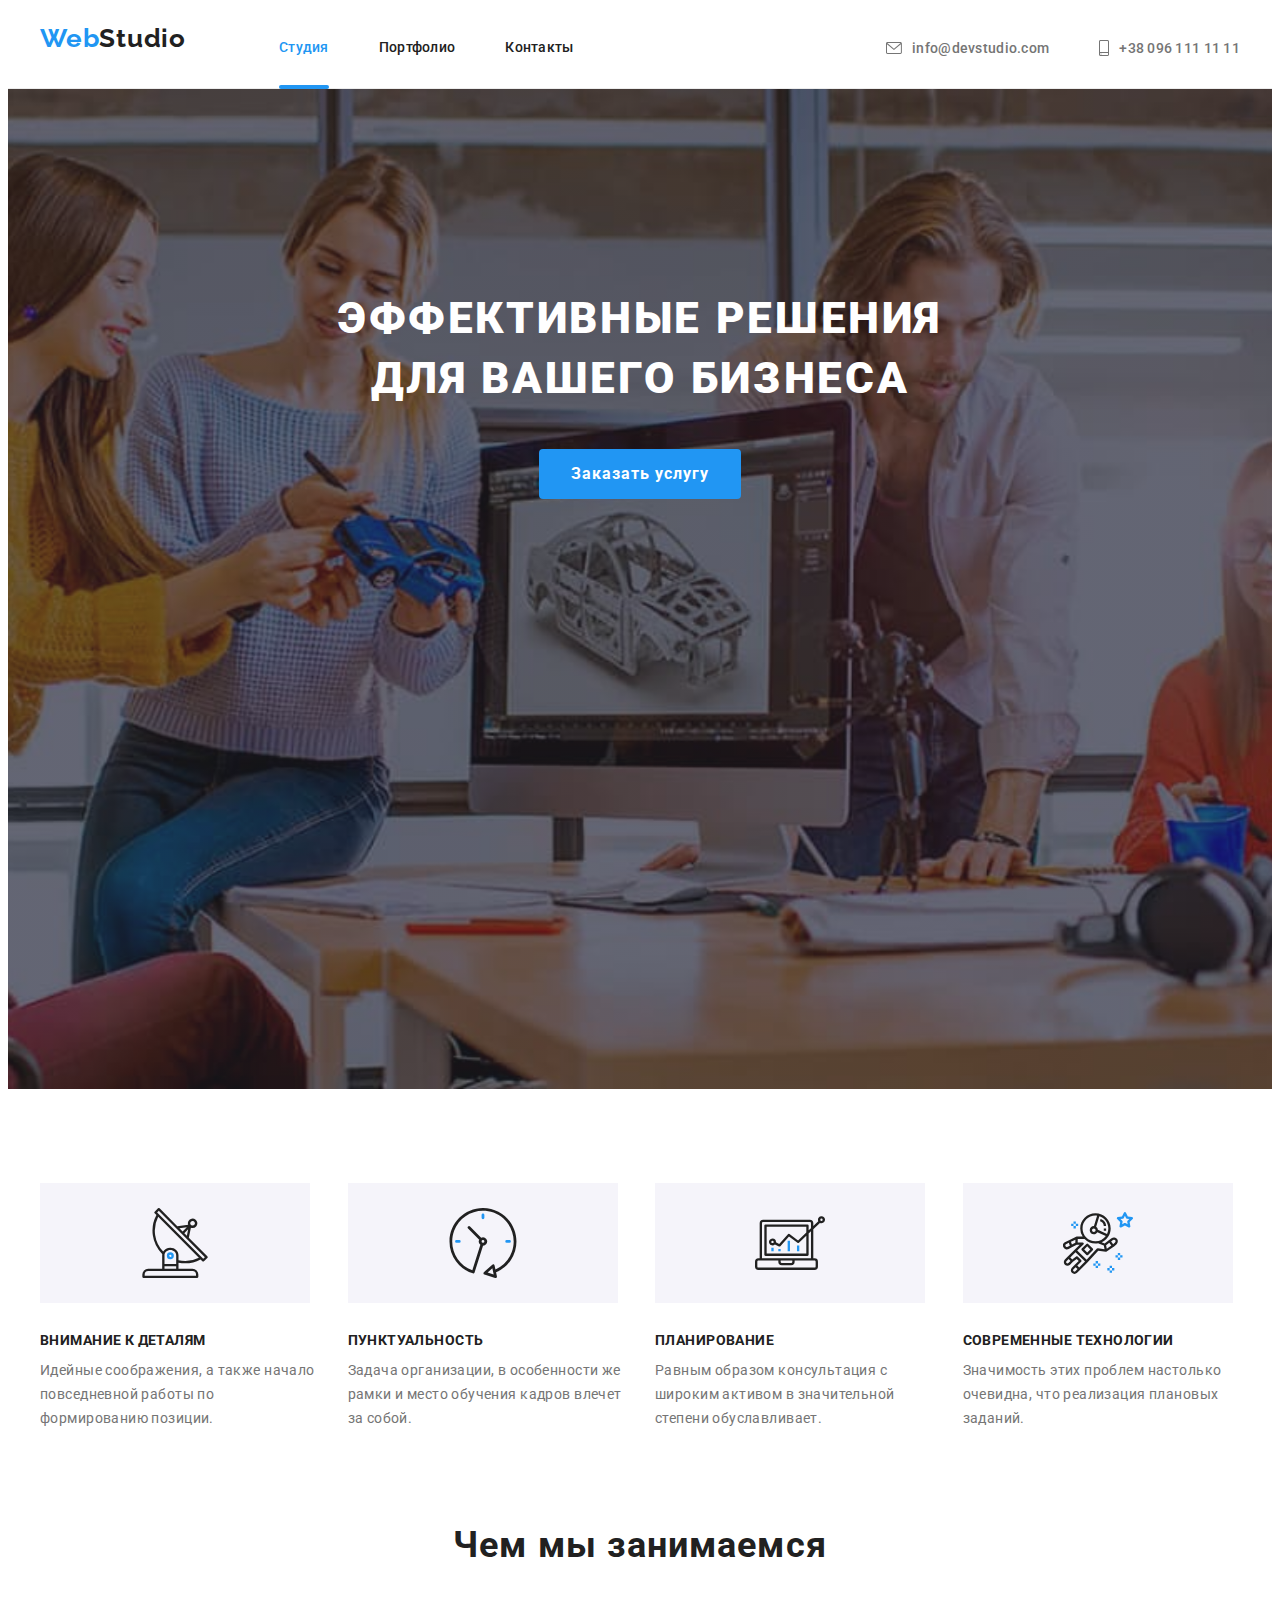
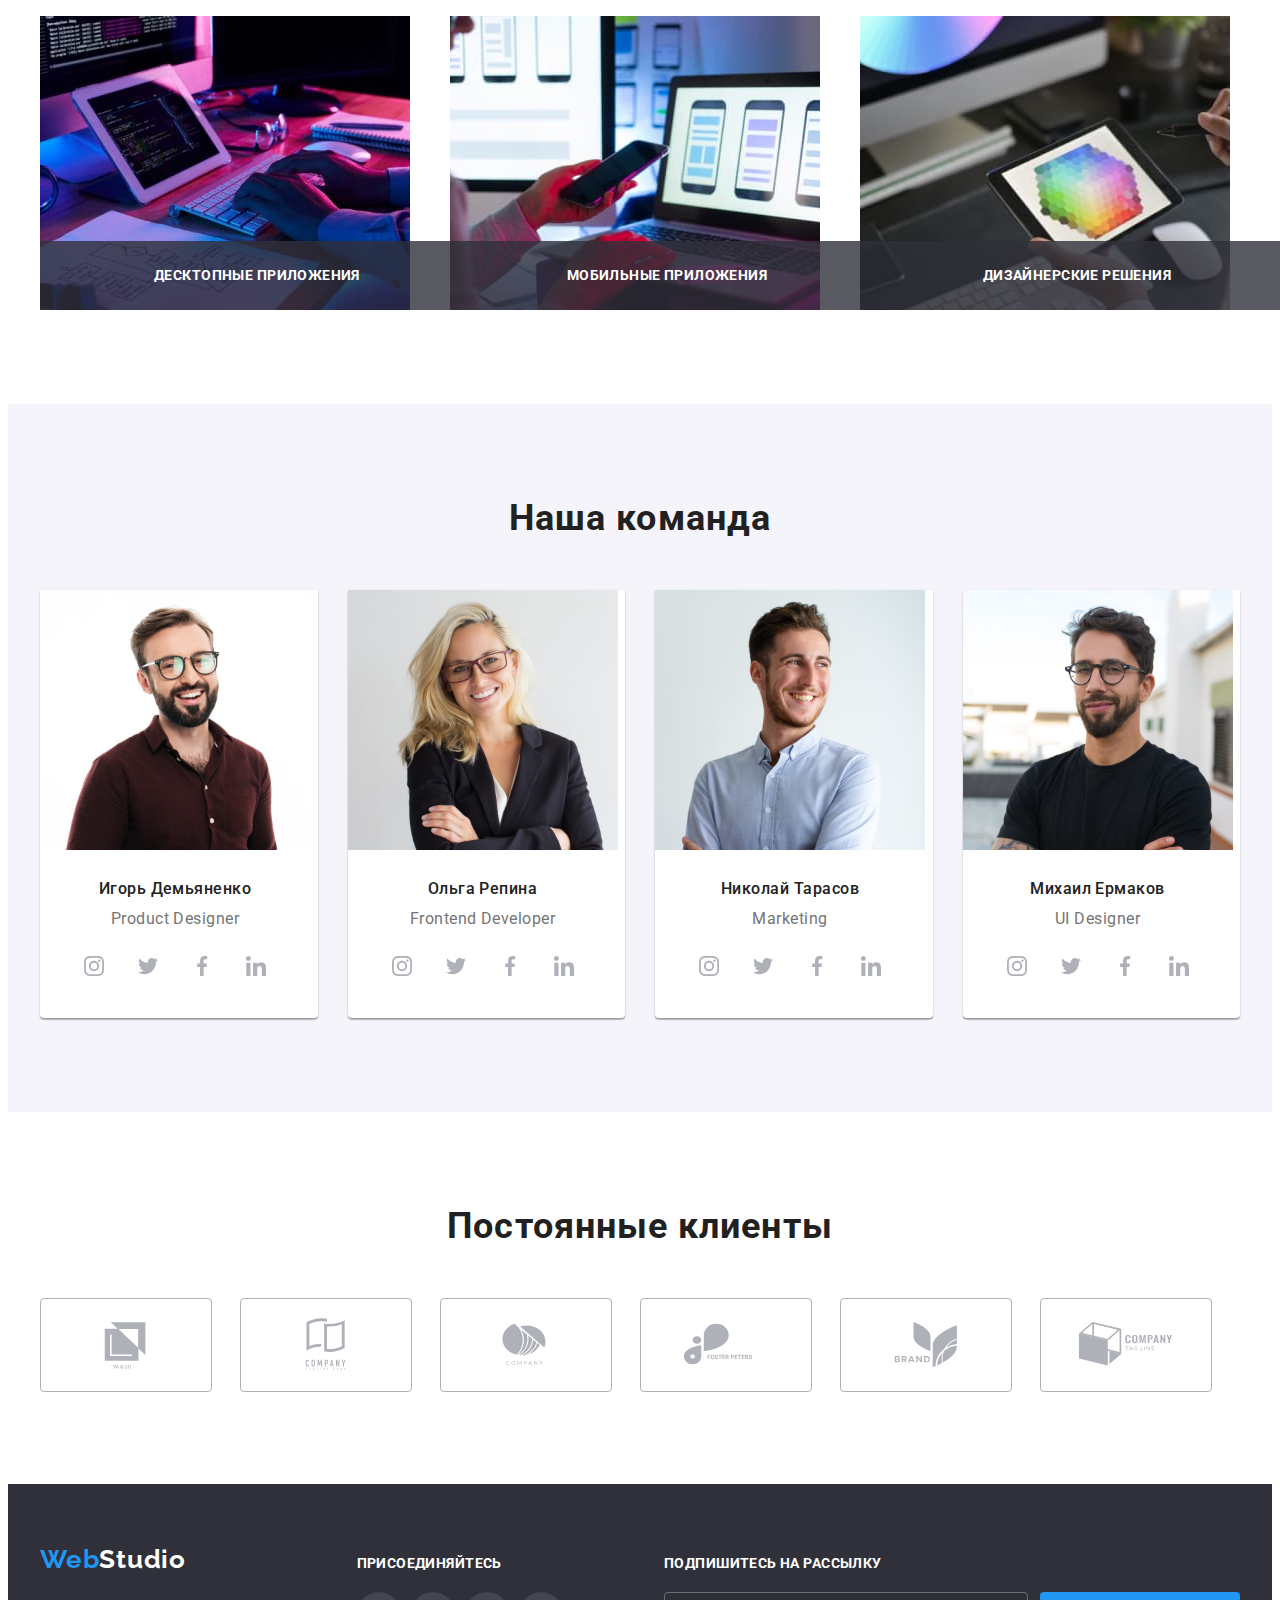
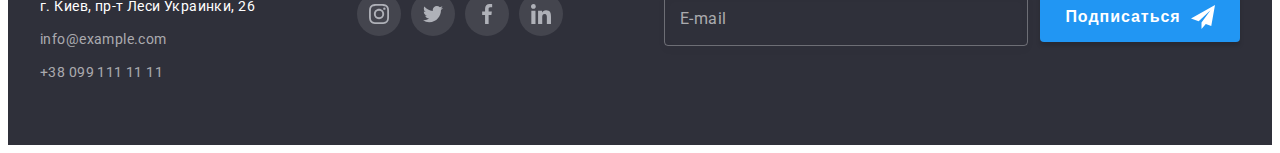
==== index.html @ 7f02758b "clone" ====
<!DOCTYPE html>
<html lang="ru">
  <head>
    <meta charset="UTF-8" />
    <meta http-equiv="X-UA-Compatible" content="IE=edge" />
    <meta name="viewport" content="width=device-width, initial-scale=1.0" />
    <title>WebStudio</title>
    <link rel="preconnect" href="https://fonts.googleapis.com" />
    <link rel="preconnect" href="https://fonts.gstatic.com" crossorigin />
    <link
      href="https://fonts.googleapis.com/css2?family=Raleway:wght@700&family=Roboto:wght@400;500;700;900&display=swap"
      rel="stylesheet"
    />
    <link
      rel="stylesheet"
      href="https://cdnjs.cloudflare.com/ajax/libs/modern-normalize/1.1.0/modern-normalize.min.css"
      integrity="sha512-wpPYUAdjBVSE4KJnH1VR1HeZfpl1ub8YT/NKx4PuQ5NmX2tKuGu6U/JRp5y+Y8XG2tV+wKQpNHVUX03MfMFn9Q=="
      crossorigin="anonymous"
      referrerpolicy="no-referrer"
    />
    <link rel="stylesheet" href="./css/main.min.css" />
  </head>
  <body>
    <header class="header">
      <div class="container header__container">
        <nav class="nav">
          <a href="/" class="logo"><span class="logo__span">Web</span>Studio</a>

          <ul class="site-nav list">
            <li class="site-nav__item">
              <a href="./index.html" class="site-nav__link site-nav__link--current link">Студия</a>
            </li>
            <li class="site-nav__item">
              <a href="./portfolio.html" class="site-nav__link link">Портфолио</a>
            </li>
            <li class="site-nav__item"><a href="" class="site-nav__link link">Контакты</a></li>
          </ul>
        </nav>

        <ul class="site-contact list">
          <li class="site-contact__item">
            <a href="mailto:info@devstudio.com" class="site-contact__link link">
              <svg class="site-contact__icon" width="16" height="12">
                <use class="" href="./images/icon.svg#icon-envelope"></use>
              </svg>
              info@devstudio.com</a
            >
          </li>

          <li class="site-contact__item">
            <a href="tel:+380961111111" class="site-contact__link link">
              <svg class="site-contact__icon" width="10" height="16">
                <use class="" href="./images/icon.svg#icon-smartphone"></use>
              </svg>
              +38 096 111 11 11</a
            >
          </li>
        </ul>
      </div>
    </header>

    <main>
      <section class="hero">
        <div class="container">
          <h1 class="hero__title">Эффективные решения для вашего бизнеса</h1>
          <button type="button" class="hero__btn" data-modal-open>Заказать услугу</button>
        </div>
      </section>

      <!-- features  -->
      <section class="section">
        <div class="container">
          <h2 class="visually-hidden">Особенности</h2>
          <ul class="feature-list list">
            <li class="feature-list__item">
              <div class="feature-list__box">
                <svg class="feature-list__icon" width="70" height="70">
                  <use class="" href="./images/icon.svg#icon-antenna"></use>
                </svg>
              </div>
              <h3 class="feature-list__title">Внимание к деталям</h3>
              <p class="feature-list__text">
                Идейные соображения, а также начало повседневной работы по формированию позиции.
              </p>
            </li>

            <li class="feature-list__item">
              <div class="feature-list__box">
                <svg class="feature-list__icon" width="70" height="70">
                  <use class="" href="./images/icon.svg#icon-clock"></use>
                </svg>
              </div>
              <h3 class="feature-list__title">Пунктуальность</h3>
              <p class="feature-list__text">
                Задача организации, в особенности же рамки и место обучения кадров влечет за собой.
              </p>
            </li>

            <li class="feature-list__item">
              <div class="feature-list__box">
                <svg class="feature-list__icon" width="70" height="70">
                  <use class="" href="./images/icon.svg#icon-diagram"></use>
                </svg>
              </div>
              <h3 class="feature-list__title">Планирование</h3>
              <p class="feature-list__text">
                Равным образом консультация с широким активом в значительной степени обуславливает.
              </p>
            </li>

            <li class="feature-list__item">
              <div class="feature-list__box">
                <svg class="feature-list-icon" width="70" height="70">
                  <use class="" href="./images/icon.svg#icon-astronaut"></use>
                </svg>
              </div>
              <h3 class="feature-list__title">Современные технологии</h3>
              <p class="feature-list__text">
                Значимость этих проблем настолько очевидна, что реализация плановых заданий.
              </p>
            </li>
          </ul>
        </div>
      </section>

      <section class="section no-padding">
        <div class="container">
          <h2 class="section__title">Чем мы занимаемся</h2>
          <ul class="about list">
            <li class="about__item">
              <div class="thumb">
                <img src="./images/box1.jpg" alt="разработка сайта" width="370" height="294" />
                <p class="thumb__label">Десктопные приложения</p>
              </div>
            </li>
            <li class="about__item">
              <div class="thumb">
                <img
                  src="./images/box2.jpg"
                  alt="разработка мобильного приложения"
                  width="370"
                  height="294"
                />
                <p class="thumb__label">Мобильные приложения</p>
              </div>
            </li>
            <li class="about__item">
              <div class="thumb">
                <img
                  src="./images/box3.jpg"
                  alt="цветовая палитра на планшете"
                  width="370"
                  height="294"
                />
                <p class="thumb__label">Дизайнерские решения</p>
              </div>
            </li>
          </ul>
        </div>
        <!----    team -------->
      </section>
      <section class="section team">
        <div class="container">
          <h2 class="section__title">Наша команда</h2>
          <ul class="team-list list">
            <li class="team-list__item">
              <img src="./images/card-1.jpg" alt="Игорь Демьяненко" width="270" height="260" />

              <div class="team-card">
                <h3 class="team-card__name">Игорь Демьяненко</h3>
                <p class="team-card__pos">Product Designer</p>

                <ul class="soc-list list">
                  <li class="soc-list__item">
                    <a href="" class="soc-list__link link">
                      <svg class="soc-list__icon" width="20" height="20">
                        <use class="" href="./images/icon.svg#icon-instagram"></use>
                      </svg>
                    </a>
                  </li>
                  <li class="soc-list__item">
                    <a href="" class="soc-list__link link">
                      <svg class="soc-list__icon" width="20" height="20">
                        <use class="" href="./images/icon.svg#icon-twitter"></use>
                      </svg>
                    </a>
                  </li>
                  <li class="soc-list__item">
                    <a href="" class="soc-list__link link">
                      <svg class="soc-list__icon" width="20" height="20">
                        <use class="" href="./images/icon.svg#icon-facebook"></use>
                      </svg>
                    </a>
                  </li>
                  <li class="soc-list__item">
                    <a href="" class="soc-list__link link">
                      <svg class="soc-list__icon" width="20" height="20">
                        <use class="" href="./images/icon.svg#icon-linkedin"></use>
                      </svg>
                    </a>
                  </li>
                </ul>
              </div>
            </li>

            <li class="team-list__item">
              <img src="./images/card-2.jpg" alt="Ольга Репина" width="270" height="260" />

              <div class="team-card">
                <h3 class="team-card__name">Ольга Репина</h3>
                <p class="team-card__pos">Frontend Developer</p>

                <ul class="soc-list list">
                  <li class="soc-list__item">
                    <a href="" class="soc-list__link link">
                      <svg class="soc-list__icon" width="20" height="20">
                        <use class="" href="./images/icon.svg#icon-instagram"></use>
                      </svg>
                    </a>
                  </li>
                  <li class="soc-list__item">
                    <a href="" class="soc-list__link link">
                      <svg class="soc-list__icon" width="20" height="20">
                        <use class="" href="./images/icon.svg#icon-twitter"></use>
                      </svg>
                    </a>
                  </li>
                  <li class="soc-list__item">
                    <a href="" class="soc-list__link link">
                      <svg class="soc-list__icon" width="20" height="20">
                        <use class="" href="./images/icon.svg#icon-facebook"></use>
                      </svg>
                    </a>
                  </li>
                  <li class="soc-list__item">
                    <a href="" class="soc-list__link link">
                      <svg class="soc-list__icon" width="20" height="20">
                        <use class="" href="./images/icon.svg#icon-linkedin"></use>
                      </svg>
                    </a>
                  </li>
                </ul>
              </div>
            </li>

            <li class="team-list__item">
              <img src="./images/card-3.jpg" alt="Николай Тарасов" width="270" height="260" />

              <div class="team-card">
                <h3 class="team-card__name">Николай Тарасов</h3>
                <p class="team-card__pos">Marketing</p>

                <ul class="soc-list list">
                  <li class="soc-list__item">
                    <a href="" class="soc-list__link link">
                      <svg class="soc-list__icon" width="20" height="20">
                        <use class="" href="./images/icon.svg#icon-instagram"></use>
                      </svg>
                    </a>
                  </li>
                  <li class="soc-list__item">
                    <a href="" class="soc-list__link link">
                      <svg class="soc-list__icon" width="20" height="20">
                        <use class="" href="./images/icon.svg#icon-twitter"></use>
                      </svg>
                    </a>
                  </li>
                  <li class="soc-list__item">
                    <a href="" class="soc-list__link link">
                      <svg class="soc-list__icon" width="20" height="20">
                        <use class="" href="./images/icon.svg#icon-facebook"></use>
                      </svg>
                    </a>
                  </li>
                  <li class="soc-list__item">
                    <a href="" class="soc-list__link link">
                      <svg class="soc-list__icon" width="20" height="20">
                        <use class="" href="./images/icon.svg#icon-linkedin"></use>
                      </svg>
                    </a>
                  </li>
                </ul>
              </div>
            </li>

            <li class="team-list__item">
              <img src="./images/card-4.jpg" alt="Михаил Ермаков" width="270" height="260" />

              <div class="team-card">
                <h3 class="team-card__name">Михаил Ермаков</h3>
                <p class="team-card__pos">UI Designer</p>

                <ul class="soc-list list">
                  <li class="soc-list__item">
                    <a href="" class="soc-list__link link">
                      <svg class="soc-list__icon" width="20" height="20">
                        <use class="" href="./images/icon.svg#icon-instagram"></use>
                      </svg>
                    </a>
                  </li>
                  <li class="soc-list__item">
                    <a href="" class="soc-list__link link">
                      <svg class="soc-list__icon" width="20" height="20">
                        <use class="" href="./images/icon.svg#icon-twitter"></use>
                      </svg>
                    </a>
                  </li>
                  <li class="soc-list__item">
                    <a href="" class="soc-list__link link">
                      <svg class="soc-list__icon" width="20" height="20">
                        <use class="" href="./images/icon.svg#icon-facebook"></use>
                      </svg>
                    </a>
                  </li>
                  <li class="soc-list__item">
                    <a href="" class="soc-list__link link">
                      <svg class="soc-list__icon" width="20" height="20">
                        <use class="" href="./images/icon.svg#icon-linkedin"></use>
                      </svg>
                    </a>
                  </li>
                </ul>
              </div>
            </li>
          </ul>
        </div>
      </section>

      <!----- clients------->

      <section class="section">
        <div class="container">
          <h2 class="section__title">Постоянные клиенты</h2>

          <ul class="clients-list list">
            <li class="clients-list__item">
              <a href="" class="clients-list__link link">
                <svg class="clients-list__icon" width="106" height="60">
                  <use class="" href="./images/icon.svg#icon-Logo-1"></use>
                </svg>
              </a>
            </li>

            <li class="clients-list__item">
              <a href="" class="clients-list__link link">
                <svg class="clients-list__icon" width="106" height="60">
                  <use class="" href="./images/icon.svg#icon-Logo-2"></use>
                </svg>
              </a>
            </li>

            <li class="clients-list__item">
              <a href="" class="clients-list__link link">
                <svg class="clients-list__icon" width="106" height="60">
                  <use class="" href="./images/icon.svg#icon-Logo-3"></use>
                </svg>
              </a>
            </li>

            <li class="clients-list__item">
              <a href="" class="clients-list__link link">
                <svg class="clients-list__icon" width="106" height="60">
                  <use class="" href="./images/icon.svg#icon-Logo-4"></use>
                </svg>
              </a>
            </li>

            <li class="clients-list__item">
              <a href="" class="clients-list__link link">
                <svg class="clients-list__icon" width="106" height="60">
                  <use class="" href="./images/icon.svg#icon-Logo-5"></use>
                </svg>
              </a>
            </li>

            <li class="clients-list__item">
              <a href="" class="clients-list__link link">
                <svg class="clients-list__icon" width="106" height="60">
                  <use class="" href="./images/icon.svg#icon-Logo-6"></use>
                </svg>
              </a>
            </li>
          </ul>
        </div>
      </section>
    </main>
    <!---------------- footer------------------>

    <footer class="footer">
      <div class="container footer__container">
        <div class="footer-contact">
          <a href="/" class="logo footer__logo"><span class="logo__span">Web</span>Studio</a>

          <address>
            <ul class="footer__list list">
              <li>
                <a
                  href="https://www.google.com/maps/place/Lesi+Ukrainky+Blvd,+26,+Kyiv,+Ukraine,+02000/@50.4265807,30.5361971"
                  class="footer-list__link footer-list__link--white"
                  >г. Киев, пр-т Леси Украинки, 26</a
                >
              </li>
              <li>
                <a href="mailto:info@example.com" class="footer-list__link link"
                  >info@example.com</a
                >
              </li>
              <li>
                <a href="tel:+380991111111" class="footer-list__link no-margin"
                  >+38 099 111 11 11</a
                >
              </li>
            </ul>
          </address>
        </div>

        <div class="footer-box-soc">
          <h2 class="footer-title">Присоединяйтесь</h2>
          <ul class="footer-soc-list list">
            <li class="footer-soc-list__item">
              <a href="" class="footer-soc-list__link link">
                <svg class="footer-soc-list__icon" width="20" height="20">
                  <use class="" href="./images/icon.svg#icon-instagram"></use>
                </svg>
              </a>
            </li>

            <li class="footer-soc-list__item">
              <a href="" class="footer-soc-list__link link">
                <svg class="footer-soc-list__icon" width="20" height="20">
                  <use class="" href="./images/icon.svg#icon-twitter"></use>
                </svg>
              </a>
            </li>

            <li class="footer-soc-list__item">
              <a href="" class="footer-soc-list__link link">
                <svg class="footer-soc-list__icon" width="20" height="20">
                  <use class="" href="./images/icon.svg#icon-facebook"></use>
                </svg>
              </a>
            </li>

            <li class="footer-soc-list__item">
              <a href="" class="footer-soc-list__link link">
                <svg class="footer-soc-list__icon" width="20" height="20">
                  <use class="" href="./images/icon.svg#icon-linkedin"></use>
                </svg>
              </a>
            </li>
          </ul>
        </div>

        <form class="footer-form">
          <h2 class="footer-title">Подпишитесь на рассылку</h2>
          <div class="footer-form__field">
            <div class="footer-form__wrap">
              <input
                type="email"
                class="footer-form__input"
                name="email"
                id="email"
                placeholder=" "
                required
              />
              <label for="email" class="footer-form__lable">E-mail</label>
            </div>

            <button type="submit" class="form-btn">
              Подписаться
              <svg class="footer-form__icon" width="24" height="24">
                <use class="" href="./images/icon.svg#icon-send"></use>
              </svg>
            </button>
          </div>
        </form>
      </div>
    </footer>

    <div class="backdrop is-hidden" data-modal>
      <div class="modal">
        <button type="button" class="modale-close-btn" data-modal-close>
          <svg width="18" height="18">
            <use class="" href="./images/icon.svg#icon-close-black"></use>
          </svg>
        </button>

        <p class="modal-title">Оставьте свои данные, мы вам перезвоним</p>

        <form class="modal-form">
          <div class="modal-field">
            <label class="modal-lable" for="name">Имя</label>
            <div class="input-wrap">
              <input type="text" name="user-name" class="modal-input" id="name" />
              <svg class="input-icon" width="18" height="18">
                <use href="./images/icon.svg#icon-person"></use>
              </svg>
            </div>
          </div>

          <div class="modal-field">
            <label class="modal-lable" for="tel">Телефон</label>
            <div class="input-wrap">
              <input type="tel" name="tel" class="modal-input" id="tel" />
              <svg class="input-icon" width="18" height="18">
                <use href="./images/icon.svg#icon-phone"></use>
              </svg>
            </div>
          </div>
          <div class="modal-field">
            <label class="modal-lable" for="mail">Почта</label>
            <div class="input-wrap">
              <input type="email" name="email" class="modal-input" id="mail" />
              <svg class="input-icon" width="18" height="18">
                <use href="./images/icon.svg#icon-email"></use>
              </svg>
            </div>
          </div>

          <div class="modal-field">
            <label class="modal-lable" for="modal-text">Комментарий</label>
            <textarea
              name="modal-text"
              id="modal-text"
              class="modal-textarea"
              placeholder="Введите текст"
            ></textarea>
          </div>

          <div class="modal-field">
            <input
              type="checkbox"
              name="privacy"
              class="check-input visually-hidden"
              id="privacy"
            />
            <label for="privacy" class="check-text"
              ><span>
                <svg class="check-icon" width="11" height="8">
                  <use href="./images/icon.svg#icon-chek"></use>
                </svg> </span
              >Соглашаюсь с рассылкой и принимаю &nbsp <a href="">Условия договора</a></label
            >
          </div>

          <button type="submit" class="modale-btn">Отправить</button>
        </form>
      </div>
    </div>

    <script src="./js/modal.js"></script>
  </body>
</html>
---- css/main.min.css ----
:root{--main-text-color: #757575;--title-text-color: #212121;--accent-color: #2196f3;--secondary-background-color: #2f303a;--primary-white-color: #ffffff;--general-background-color: #f5f4fa;--secondary-btn-color: #212121;--icon-color: #afb1b8;--timing-animation-function: cubic-bezier(0.4, 0, 0.2, 1)}p,h1,h2,h3,h4,h5,h6{margin:0}ul{margin:0;padding-left:0}img{display:block;max-width:100%;height:auto}body{color:var(--main-text-color);font-family:"Roboto",sans-serif}.list{list-style:none;padding:0;margin:0}.link{text-decoration:none}.visually-hidden{position:absolute;white-space:nowrap;width:1px;height:1px;overflow:hidden;border:0;padding:0;clip:rect(0 0 0 0);clip-path:inset(50%);margin:-1px}.container{width:1200px;padding-left:15px;padding-right:15px;margin:0 auto}.section{background-color:var(--primary-white-color);padding-top:94px;padding-bottom:94px}.header{background-color:var(--primary-white-color);border-bottom:1px solid #ececec}.header__container{display:flex;align-items:center}.nav{display:flex;align-items:center}.logo{color:var(--title-text-color);font-family:"Raleway",sans-serif;font-weight:700;font-size:26px;line-height:1.19;letter-spacing:.03em;text-decoration:none}.logo__span{color:var(--accent-color)}.site-nav{display:flex;margin-left:93px}.site-nav__item:not(:last-child){margin-right:50px}.site-nav__link{position:relative;display:block;padding-top:32px;padding-bottom:32px;color:var(--title-text-color);font-family:"Roboto",sans-serif;font-weight:500;font-size:14px;line-height:1.14;letter-spacing:.02em;transition:color 250ms var(--timing-animation-function)}.site-nav__link:hover,.site-nav__link:focus{color:var(--accent-color)}.site-nav__link--current{color:var(--accent-color)}.site-nav__link--current::after{content:"";position:absolute;left:0;bottom:-1px;display:block;width:100%;height:4px;border-radius:2px;background-color:var(--accent-color)}.site-contact{display:flex;margin-left:auto;align-items:center;justify-content:center}.site-contact__item+.site-contact__item{margin-left:50px}.site-contact__icon{margin-right:10px;fill:currentColor}.site-contact .link{display:flex;align-items:center;justify-content:center;font-family:"Roboto",sans-serif;font-style:normal;font-weight:500;font-size:14px;line-height:16px;letter-spacing:.02em;color:var(--main-text-color);transition:color 250ms var(--timing-animation-function)}.site-contact .link:hover,.site-contact .link:focus{color:var(--accent-color)}.hero{text-align:center;max-width:1600px;height:600px;margin:0 auto;padding:200px 0;background-image:linear-gradient(rgba(47, 48, 58, 0.4), rgba(47, 48, 58, 0.4)),url(../images/hero-bg.jpg);background-repeat:no-repeat;background-position:center;background-size:cover}.hero__title{margin:0 auto 40px auto;max-width:630px;color:var(--primary-white-color);font-weight:900;font-size:44px;line-height:1.36;letter-spacing:.06em;text-transform:uppercase}.hero__btn{display:inline-block;border-radius:4px;padding:10px 32px;min-width:200px;color:var(--primary-white-color);background-color:var(--accent-color);cursor:pointer;font-family:inherit;font-weight:700;font-size:16px;line-height:1.88;letter-spacing:.06em;border:none;transition:background-color 250ms var(--timing-animation-function)}.hero__btn:hover,.hero__btn:focus{background-color:#188ce8}.feature-list{display:flex;margin-left:-30px;margin-top:-30px}.feature-list__item{flex-basis:calc(25% - 30px);margin-left:30px;margin-top:30px}.feature-list__box{display:flex;align-items:center;justify-content:center;width:270px;height:120px;margin-bottom:30px;background-color:var(--general-background-color)}.feature-list__title{margin-bottom:10px;color:var(--title-text-color);font-size:14px;line-height:1.14;letter-spacing:.03em;text-transform:uppercase}.feature-list__text{color:var(--main-text-color);font-size:14px;line-height:1.71;letter-spacing:.03em}.no-padding{padding-top:0}.about{display:flex;margin-left:-30px;margin-top:-30px}.about__item{flex-basis:calc(33.3333333333% - 30px);margin-left:30px;margin-top:30px}.thumb{position:relative}.thumb__label{position:absolute;width:100%;bottom:0;padding:27px;font-weight:700;font-size:14px;line-height:1.14;text-align:center;letter-spacing:.03em;text-transform:uppercase;color:var(--primary-white-color);background-color:rgba(47,48,58,.8)}.section__title{margin-bottom:50px;color:var(--title-text-color);font-size:36px;line-height:1.16;text-align:center;letter-spacing:.03em}.team{background-color:var(--general-background-color)}.team-list__item{flex-basis:calc(25% - 30px);margin-left:30px;margin-top:30px;background-color:var(--primary-white-color);box-shadow:0px 1px 3px rgba(0,0,0,.12),0px 1px 1px rgba(0,0,0,.14),0px 2px 1px rgba(0,0,0,.2);border-radius:0px 0px 4px 4px}.team-card{text-align:center;padding:30px 0;width:270px}.team-list{display:flex;margin-left:-30px;margin-top:-30px}.team-card__name{margin-bottom:10px;color:var(--title-text-color);font-weight:500;font-size:16px;line-height:1.18;letter-spacing:.03em}.team-card__pos{color:var(--main-text-color);font-size:16px;line-height:1.19;letter-spacing:.03em;margin-bottom:16px}.soc-list{display:flex;justify-content:center}.soc-list__item{width:44px;height:44px;margin-left:10px}.soc-list__item:first-child{margin-left:0}.soc-list__link{display:flex;align-items:center;justify-content:center;width:100%;height:100%;border-radius:50%;background-color:var(--primary-white-color);color:var(--icon-color);transition:background-color 250ms var(--timing-animation-function),color 250ms var(--timing-animation-function)}.soc-list__link:hover,.soc-list__link:focus{background-color:var(--accent-color);color:var(--primary-white-color)}.soc-list__icon{fill:currentColor}.clients-list{display:flex}.clients-list__item{width:170px;height:92px;margin-left:30px}.clients-list__item:first-child{margin-left:0}.clients-list__link{display:flex;align-items:center;justify-content:center;width:100%;height:100%;border:1px solid var(--icon-color);border-radius:4px;color:var(--icon-color);transition:color 250ms var(--timing-animation-function),border 250ms var(--timing-animation-function)}.clients-list__link:hover,.clients-list__link:focus{color:var(--accent-color);border:1px solid var(--accent-color)}.clients-list__icon{fill:currentColor}.footer{background-color:var(--secondary-background-color);padding-top:60px;padding-bottom:60px}.footer__container{display:flex;align-items:baseline;justify-content:space-between}.logo{display:inline-block;margin-bottom:20px;font-family:"Raleway",sans-serif;font-weight:700;font-size:26px;line-height:1.19;letter-spacing:.03em;text-decoration:none}.footer__logo{color:var(--primary-white-color)}.footer-list__link{display:inline-block;margin-bottom:9px;color:rgba(255,255,255,.6);font-family:"Roboto";font-style:normal;font-weight:400;font-size:14px;line-height:1.71;letter-spacing:.03em;text-decoration:none;transition:color 250ms var(--timing-animation-function)}.footer-list__link:hover,.footer-list__link:focus{color:var(--accent-color)}.footer-list__link--white{color:var(--primary-white-color)}.no-margin{margin-bottom:0}.footer-soc-list{display:flex;justify-content:center}.footer-soc-list__item{width:44px;height:44px;margin-left:10px}.footer-soc-list__item:first-child{margin-left:0}.footer-soc-list__link{display:flex;align-items:center;justify-content:center;width:100%;height:100%;border-radius:50%;background:rgba(255,255,255,.1);color:var(--icon-color);transition:background-color 250ms var(--timing-animation-function),color 250ms var(--timing-animation-function)}.footer-soc-list__link:hover,.footer-soc-list__link:focus{background-color:var(--accent-color);color:var(--primary-white-color)}.footer-soc-list__icon{fill:currentColor}.footer-form__field{display:flex}.footer-title{margin-bottom:20px;font-family:"Roboto";font-style:normal;font-size:14px;line-height:1.14;letter-spacing:.03em;text-transform:uppercase;color:var(--primary-white-color)}.footer-form__wrap{position:relative}.footer-form__lable{position:absolute;top:50%;left:0;transform:translateY(-50%);padding-left:16px;font-weight:400;font-size:16px;line-height:1.25;letter-spacing:.03em;color:rgba(255,255,255,.6)}.footer-form__input:focus+.footer-form__lable{color:var(--primary-white-color);transform:translateY(-120%)}.footer-form__input:not(:placeholder-shown)+.footer-form__lable{color:var(--primary-white-color);transform:translateY(-120%)}.footer-form__input{width:358px;height:50px;color:var(--main-text-color);font:inherit;border:1px solid rgba(255,255,255,.3);filter:drop-shadow(0px 4px 4px rgba(0, 0, 0, 0.15));border-radius:4px;background-color:rgba(0,0,0,0);transition:transform 250ms var(--timing-animation-function),color 250ms var(--timing-animation-function)}.form-btn{display:inline-flex;align-items:center;justify-content:center;margin-left:12px;border:none;background-color:var(--accent-color);box-shadow:0px 4px 4px rgba(0,0,0,.15);border-radius:4px;min-width:200px;height:50px;cursor:pointer;font-weight:700;font-size:16px;line-height:1.88;letter-spacing:.06em;color:var(--primary-white-color);transition:background-color 250ms var(--timing-animation-function)}.form-btn:hover,.form-btn:focus{background-color:#188ce8}.footer-form__icon{margin-left:10px}.backdrop{position:fixed;top:0;left:0;width:100%;height:100%;background-color:rgba(0,0,0,.2);transition:opacity 300ms var(--timing-animation-function),visibility 300ms var(--timing-animation-function)}.modal{position:absolute;width:528px;height:581px;padding:40px;top:50%;left:50%;transform:translate(-50%, -50%) scale(1) rotate(0);background-color:var(--primary-white-color);box-shadow:0px 1px 3px rgba(0,0,0,.12),0px 1px 1px rgba(0,0,0,.14),0px 2px 1px rgba(0,0,0,.2);border-radius:4px;transition:transform 300ms var(--timing-animation-function)}.backdrop.is-hidden .modal{transform:translate(-50%, -50%) scale(0) rotate(-90deg)}.modale-close-btn{position:absolute;top:8px;right:8px;width:30px;height:30px;border:1px solid rgba(0,0,0,.1);border-radius:50%;background-color:rgba(0,0,0,0);display:flex;align-items:center;justify-content:center;cursor:pointer;outline:rgba(0,0,0,0);transition:fill 250ms var(--timing-animation-function)}.modale-close-btn:hover,.modale-close-btn:focus{fill:var(--accent-color)}.is-hidden{opacity:0;visibility:hidden;pointer-events:none}.modal-title{font-weight:700;font-size:20px;line-height:1.15;text-align:center;letter-spacing:.03em;color:var(--title-text-color);margin-bottom:12px}.modal-field{margin-bottom:10px}.input-wrap{position:relative}.modal-input{width:100%;height:40px;padding-left:42px;border:1px solid rgba(33,33,33,.2);border-radius:4px;background-color:rgba(0,0,0,0);outline:rgba(0,0,0,0);cursor:pointer;transition:border-color 250ms var(--timing-animation-function),fill 250ms var(--timing-animation-function)}.modal-input:focus{border-color:var(--accent-color)}.input-icon{position:absolute;left:12px;top:50%;transform:translateY(-50%)}.modal-input:focus+.input-icon{fill:var(--accent-color);border-color:var(--accent-color)}.modale-btn{display:block;border-radius:4px;padding:10px 32px;min-width:200px;margin:30px auto 0 auto;color:var(--primary-white-color);background-color:var(--accent-color);cursor:pointer;font-family:inherit;font-weight:700;font-size:16px;line-height:1.88;letter-spacing:.06em;border:none;transition:background-color 250ms var(--timing-animation-function),box-shadow 250ms var(--timing-animation-function)}.modale-btn:hover,.modale-btn:focus{background-color:#188ce8;box-shadow:0px 4px 4px rgba(0,0,0,.15)}.modal-lable{display:block;margin-bottom:4px;font-size:12px;line-height:1.16;letter-spacing:.01em;color:var(--main-text-color)}.modal-textarea{width:100%;height:120px;padding:12px 16px;border:1px solid rgba(33,33,33,.2);border-radius:4px;outline:rgba(0,0,0,0);resize:none}.modal-textarea:focus{border-color:var(--accent-color)}.modal-textarea::placeholder{font-size:14;line-height:1.16;letter-spacing:.01em;color:rgba(117,117,117,.5)}.check-text{font-weight:400;font-size:14px;line-height:2;letter-spacing:.03em;color:var(--main-text-color);display:flex;align-items:center}.check-text a{color:var(--accent-color)}.check-text span{width:16px;height:15px;margin-right:8px;border:2px solid var(--secondary-btn-color);border-radius:4px;display:flex;align-items:center;justify-content:center}.check-input:checked+.check-text span{background-color:var(--accent-color);background-origin:border-box;border-color:var(--accent-color)}.check-input:focus+.check-text span{background-origin:border-box;border-color:var(--accent-color)}.check-icon{fill:rgba(0,0,0,0)}.check-input:checked+.check-text .check-icon{fill:var(--primary-white-color)}.filter{display:flex;justify-content:center;margin-bottom:50px}.filter__item:not(:last-child){margin-right:8px}.filter__btn{display:inline-block;border-radius:4px;padding:6px 22px;color:var(--secondary-btn-color);background-color:var(--general-background-color);cursor:pointer;font-family:inherit;font-style:normal;font-weight:500;font-size:16px;line-height:1.62;letter-spacing:.03em;border:none;transition:background-color 250ms var(--timing-animation-function),color 250ms var(--timing-animation-function),box-shadow 250ms var(--timing-animation-function)}.filter__btn:hover,.filter__btn:focus{color:var(--primary-white-color);background-color:var(--accent-color);box-shadow:0px 3px 1px rgba(0,0,0,.1),0px 1px 2px rgba(0,0,0,.08),0px 2px 2px rgba(0,0,0,.12)}.team{background-color:var(--general-background-color)}.team-list__item{flex-basis:calc(25% - 30px);margin-left:30px;margin-top:30px;background-color:var(--primary-white-color);box-shadow:0px 1px 3px rgba(0,0,0,.12),0px 1px 1px rgba(0,0,0,.14),0px 2px 1px rgba(0,0,0,.2);border-radius:0px 0px 4px 4px}.team-card{text-align:center;padding:30px 0;width:270px}.team-list{display:flex;margin-left:-30px;margin-top:-30px}.team-card__name{margin-bottom:10px;color:var(--title-text-color);font-weight:500;font-size:16px;line-height:1.18;letter-spacing:.03em}.team-card__pos{color:var(--main-text-color);font-size:16px;line-height:1.19;letter-spacing:.03em;margin-bottom:16px}.soc-list{display:flex;justify-content:center}.soc-list__item{width:44px;height:44px;margin-left:10px}.soc-list__item:first-child{margin-left:0}.soc-list__link{display:flex;align-items:center;justify-content:center;width:100%;height:100%;border-radius:50%;background-color:var(--primary-white-color);color:var(--icon-color);transition:background-color 250ms var(--timing-animation-function),color 250ms var(--timing-animation-function)}.soc-list__link:hover,.soc-list__link:focus{background-color:var(--accent-color);color:var(--primary-white-color)}.soc-list__icon{fill:currentColor}.works-list{display:flex;flex-wrap:wrap;margin-left:-30px;margin-top:-30px}.works-list__item{flex-basis:calc(33.3333333333% - 30px);margin-left:30px;margin-top:30px;cursor:pointer;border:1px solid #eee;transition:box-shadow 250ms var(--timing-animation-function)}.works-list__item:hover{box-shadow:0px 1px 1px rgba(0,0,0,.12),0px 4px 4px rgba(0,0,0,.06),1px 4px 6px rgba(0,0,0,.16)}.works-item .title{margin-bottom:4px}.works-card{position:relative;overflow:hidden}.works-card__text{position:absolute;top:1px;height:100%;width:100%;background-color:rgba(33,150,243,.9);padding:63px 24px;font-size:18px;line-height:1.55;letter-spacing:.03em;color:var(--primary-white-color);transform:translateY(100%);transition:transform 250ms var(--timing-animation-function)}.works-list__link:hover .works-card__text,.works-list__link:focus .works-card__text{transform:translateY(0)}.works-card__meta{padding:20px 24px}.works-card__title{color:var(--title-text-color);font-size:18px;line-height:2;letter-spacing:.06em}.works-card__type{color:var(--main-text-color);font-size:16px;line-height:1.88;letter-spacing:.03em}/*# sourceMappingURL=main.min.css.map */
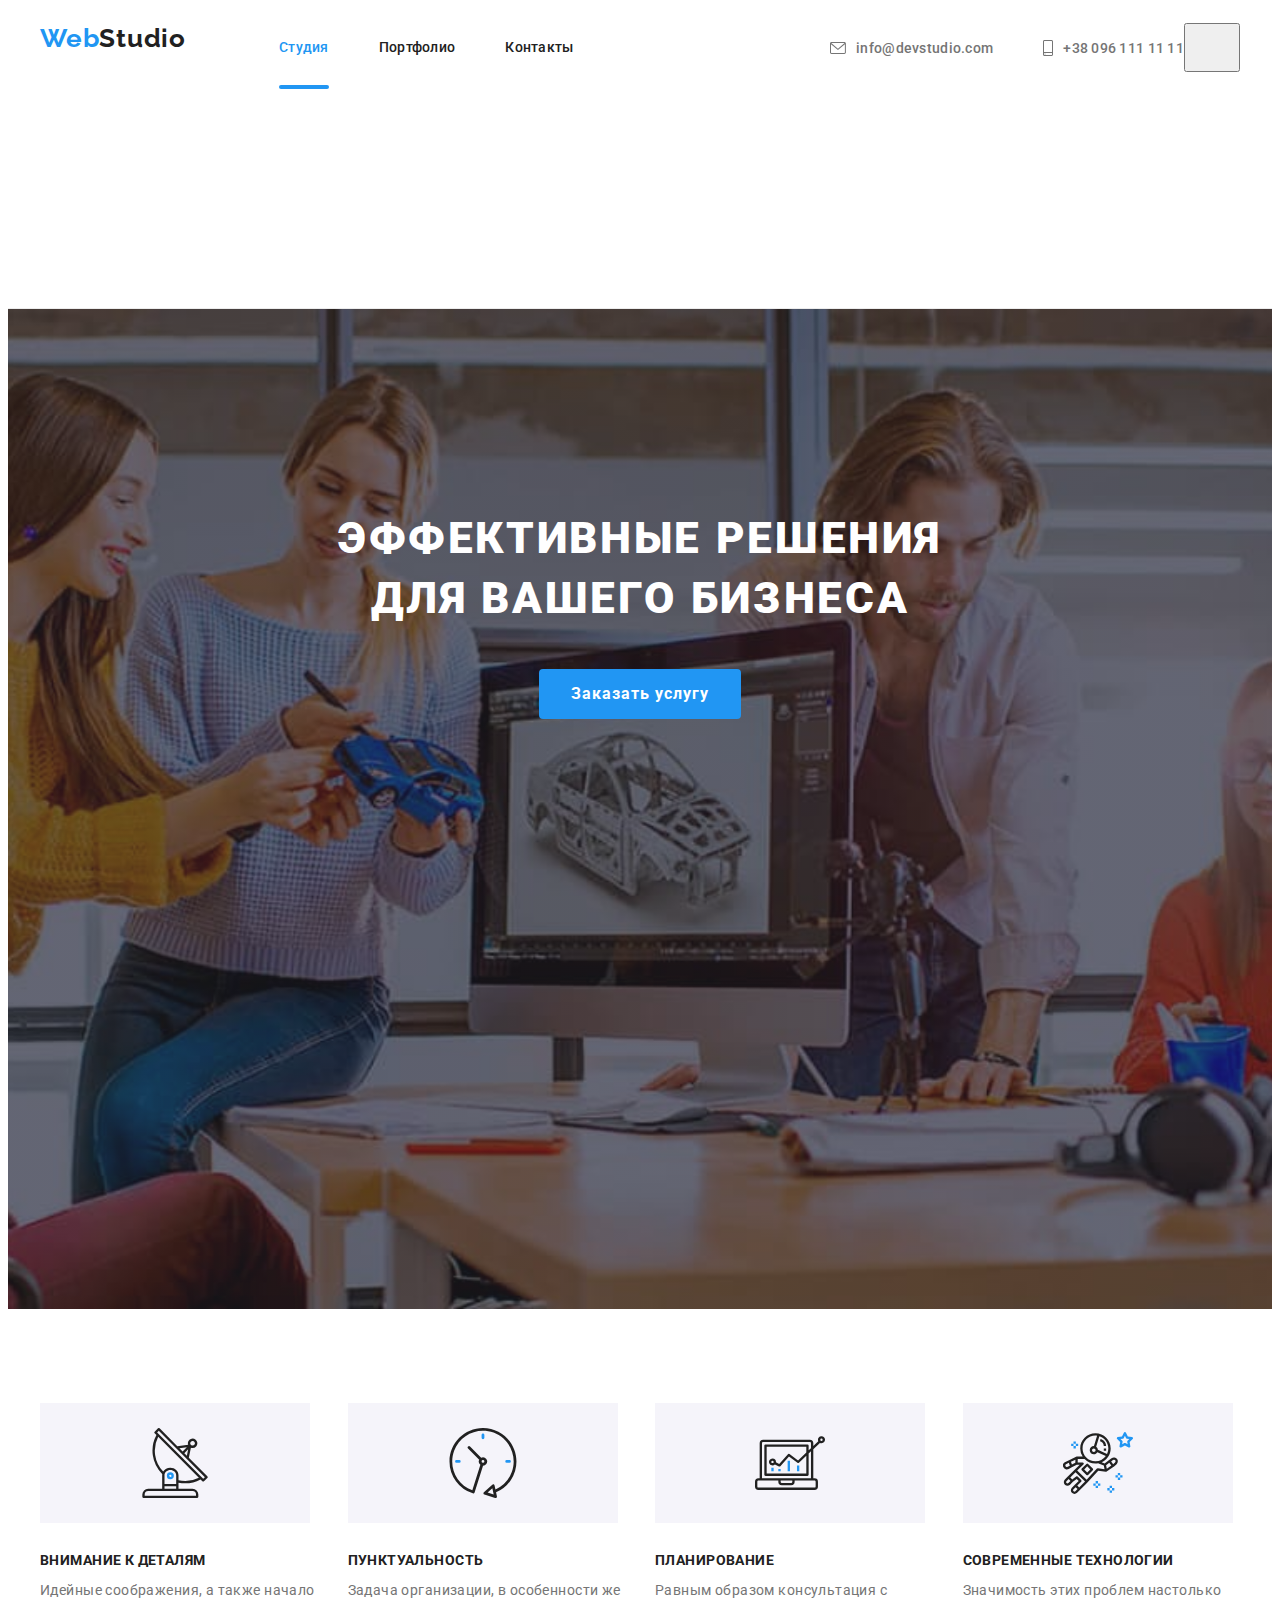
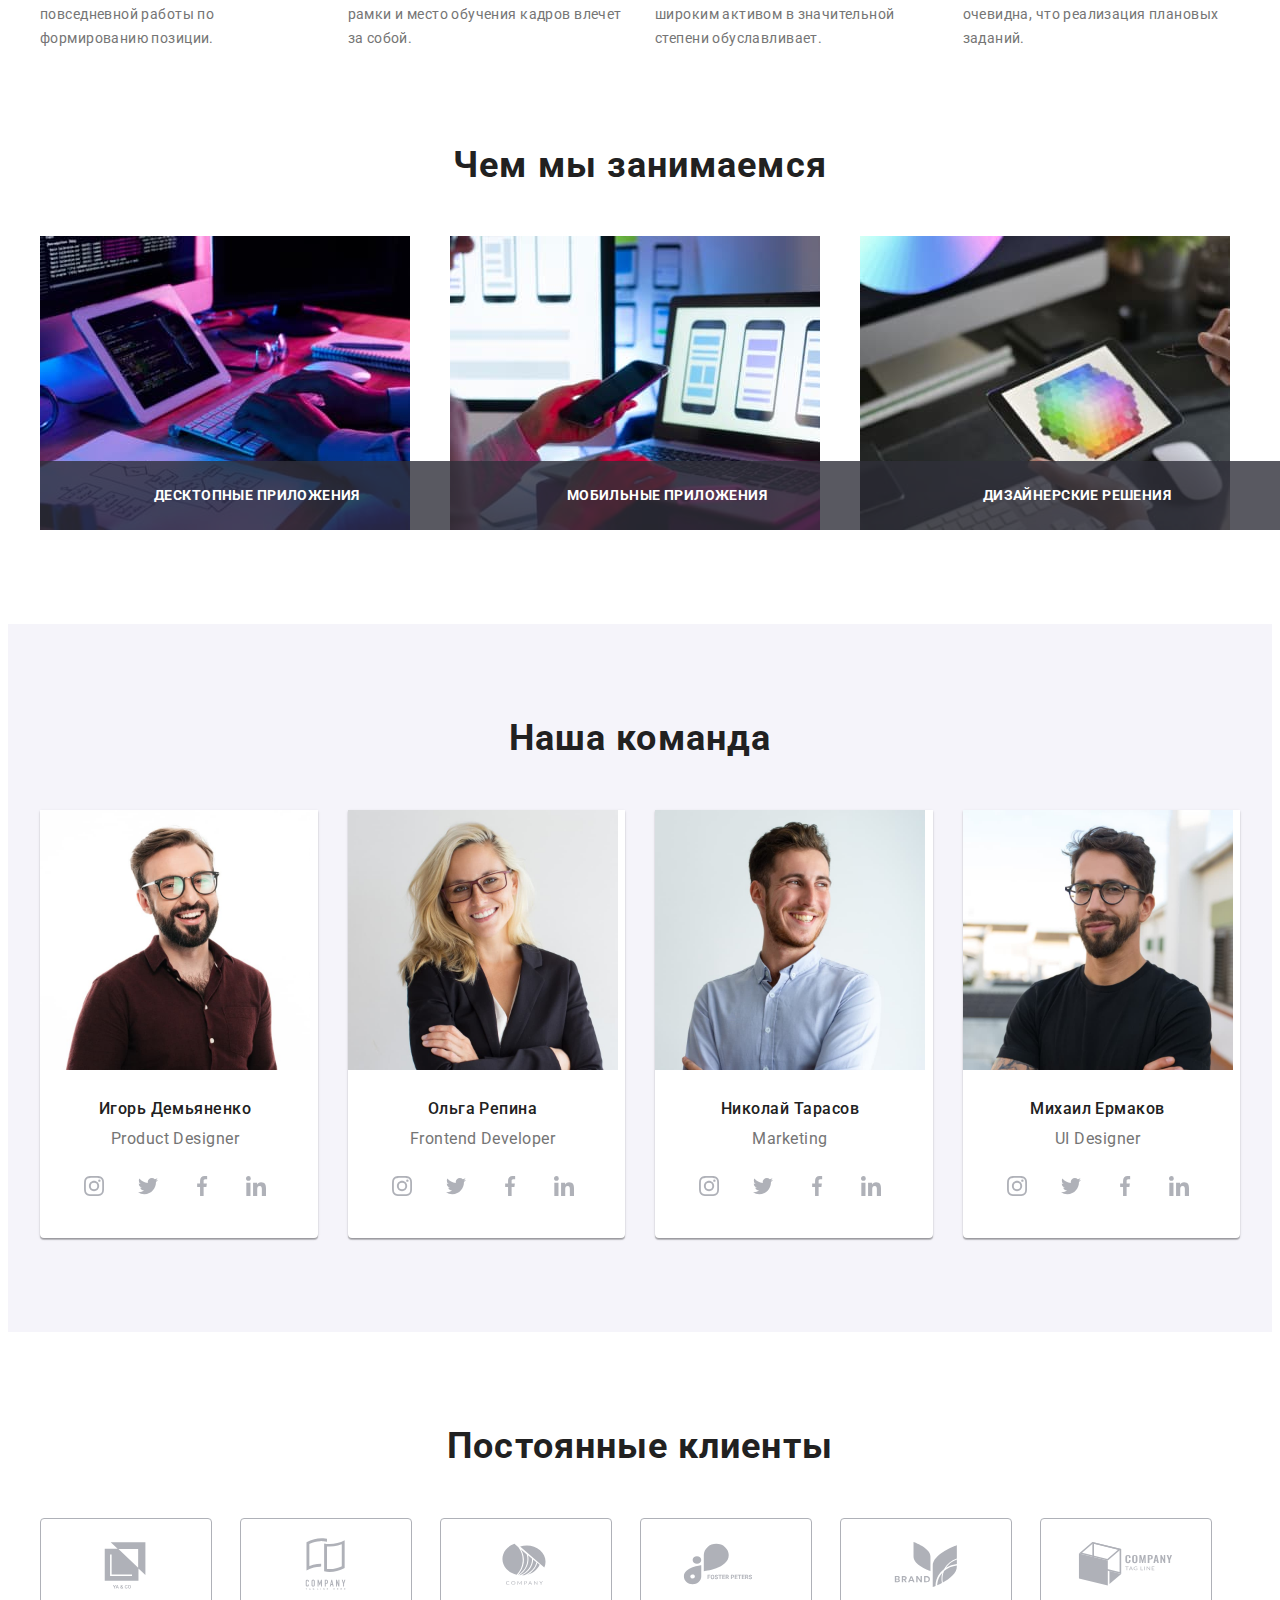
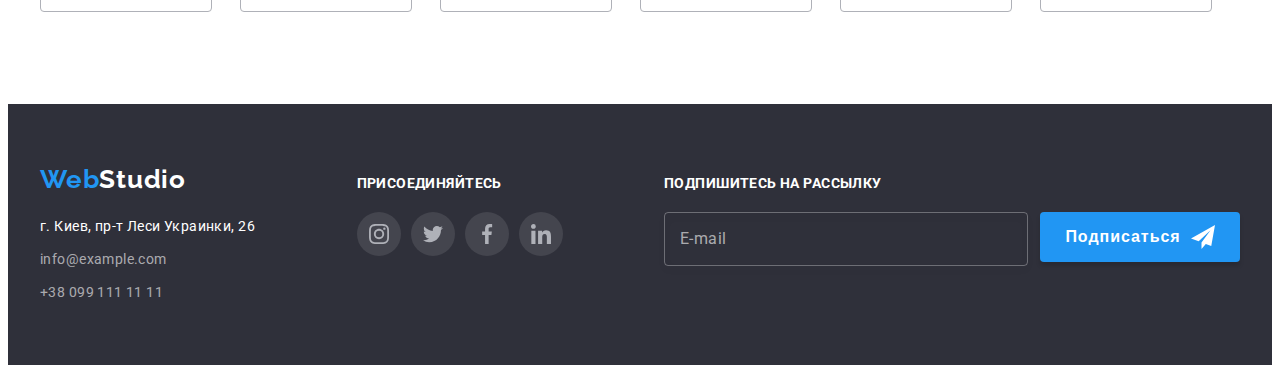
==== commit cfb138b9: "mob_menu" ====
--- a/index.html
+++ b/index.html
@@ -28,7 +28,7 @@
 
           <ul class="site-nav list">
             <li class="site-nav__item">
-              <a href="./index.html" class="site-nav__link site-nav__link--current link">Студия</a>
+              <a href="./index.html" class="site-nav__link current link">Студия</a>
             </li>
             <li class="site-nav__item">
               <a href="./portfolio.html" class="site-nav__link link">Портфолио</a>
@@ -56,7 +56,75 @@
             >
           </li>
         </ul>
+
+        <!------------------------ Mobile_menu -->
+
+        <button type="button" class="mob-menu__btn-open">
+          <svg width="40" height="40">
+            <use class="" href="./images/icon.svg#icon-menu_40px-1"></use>
+          </svg>
+        </button>
+
       </div>
+
+      <div class="mob-menu is-hidden">
+        <div class="container mob-menu__container">
+          <div class="mob-menu--top">
+            <button type="button" class="mob-menu__btn-close">
+              <svg width="40" height="40">
+                <use class="" href="./images/icon.svg#icon-close_40px-1"></use>
+              </svg>
+            </button>
+
+            <ul class="mob-menu__list list">
+              <li class="mob-menu__item">
+                <a href="./index.html" class="mob-menu__link mob-menu__link--current link"
+                  >Студия</a
+                >
+              </li>
+              <li class="mob-menu__item">
+                <a href="./portfolio.html" class="mob-menu__link link">Портфолио</a>
+              </li>
+              <li class="mob-menu__item"><a href="" class="mob-menu__link link">Контакты</a></li>
+            </ul>
+          </div>
+
+          <div class="mob-menu--bottom">
+            <ul class="mob-menu-contact__list list">
+              <li class="mob-menu-contact__item">
+                <a href="tel:+380961111111" class="mob-menu-contact__link link">
+                  +38 096 111 11 11</a
+                >
+              </li>
+
+              <li class="mob-menu-contact__item">
+                <a
+                  href="mailto:info@devstudio.com"
+                  class="mob-menu-contact__link mob-menu-contact__link--grey link"
+                >
+                  info@devstudio.com</a
+                >
+              </li>
+            </ul>
+
+            <ul class="mob-menu-soc__list list">
+              <li class="mob-menu-soc__item">
+                <a href="/" class="mob-menu-soc__link link">Instagram</a>
+              </li>
+              <li class="mob-menu-soc__item">
+                <a href="/" class="mob-menu-soc__link link">Twitter</a>
+              </li>
+              <li class="mob-menu-soc__item">
+                <a href="/" class="mob-menu-soc__link link">Facebook</a>
+              </li>
+              <li class="mob-menu-soc__item">
+                <a href="/" class="mob-menu-soc__link link">LinkedIn</a>
+              </li>
+            </ul>
+          </div>
+        </div>
+      </div>
+
     </header>
 
     <main>
--- a/css/main.min.css
+++ b/css/main.min.css
@@ -1 +1 @@
-:root{--main-text-color: #757575;--title-text-color: #212121;--accent-color: #2196f3;--secondary-background-color: #2f303a;--primary-white-color: #ffffff;--general-background-color: #f5f4fa;--secondary-btn-color: #212121;--icon-color: #afb1b8;--timing-animation-function: cubic-bezier(0.4, 0, 0.2, 1)}p,h1,h2,h3,h4,h5,h6{margin:0}ul{margin:0;padding-left:0}img{display:block;max-width:100%;height:auto}body{color:var(--main-text-color);font-family:"Roboto",sans-serif}.list{list-style:none;padding:0;margin:0}.link{text-decoration:none}.visually-hidden{position:absolute;white-space:nowrap;width:1px;height:1px;overflow:hidden;border:0;padding:0;clip:rect(0 0 0 0);clip-path:inset(50%);margin:-1px}.container{width:1200px;padding-left:15px;padding-right:15px;margin:0 auto}.section{background-color:var(--primary-white-color);padding-top:94px;padding-bottom:94px}.header{background-color:var(--primary-white-color);border-bottom:1px solid #ececec}.header__container{display:flex;align-items:center}.nav{display:flex;align-items:center}.logo{color:var(--title-text-color);font-family:"Raleway",sans-serif;font-weight:700;font-size:26px;line-height:1.19;letter-spacing:.03em;text-decoration:none}.logo__span{color:var(--accent-color)}.site-nav{display:flex;margin-left:93px}.site-nav__item:not(:last-child){margin-right:50px}.site-nav__link{position:relative;display:block;padding-top:32px;padding-bottom:32px;color:var(--title-text-color);font-family:"Roboto",sans-serif;font-weight:500;font-size:14px;line-height:1.14;letter-spacing:.02em;transition:color 250ms var(--timing-animation-function)}.site-nav__link:hover,.site-nav__link:focus{color:var(--accent-color)}.site-nav__link--current{color:var(--accent-color)}.site-nav__link--current::after{content:"";position:absolute;left:0;bottom:-1px;display:block;width:100%;height:4px;border-radius:2px;background-color:var(--accent-color)}.site-contact{display:flex;margin-left:auto;align-items:center;justify-content:center}.site-contact__item+.site-contact__item{margin-left:50px}.site-contact__icon{margin-right:10px;fill:currentColor}.site-contact .link{display:flex;align-items:center;justify-content:center;font-family:"Roboto",sans-serif;font-style:normal;font-weight:500;font-size:14px;line-height:16px;letter-spacing:.02em;color:var(--main-text-color);transition:color 250ms var(--timing-animation-function)}.site-contact .link:hover,.site-contact .link:focus{color:var(--accent-color)}.hero{text-align:center;max-width:1600px;height:600px;margin:0 auto;padding:200px 0;background-image:linear-gradient(rgba(47, 48, 58, 0.4), rgba(47, 48, 58, 0.4)),url(../images/hero-bg.jpg);background-repeat:no-repeat;background-position:center;background-size:cover}.hero__title{margin:0 auto 40px auto;max-width:630px;color:var(--primary-white-color);font-weight:900;font-size:44px;line-height:1.36;letter-spacing:.06em;text-transform:uppercase}.hero__btn{display:inline-block;border-radius:4px;padding:10px 32px;min-width:200px;color:var(--primary-white-color);background-color:var(--accent-color);cursor:pointer;font-family:inherit;font-weight:700;font-size:16px;line-height:1.88;letter-spacing:.06em;border:none;transition:background-color 250ms var(--timing-animation-function)}.hero__btn:hover,.hero__btn:focus{background-color:#188ce8}.feature-list{display:flex;margin-left:-30px;margin-top:-30px}.feature-list__item{flex-basis:calc(25% - 30px);margin-left:30px;margin-top:30px}.feature-list__box{display:flex;align-items:center;justify-content:center;width:270px;height:120px;margin-bottom:30px;background-color:var(--general-background-color)}.feature-list__title{margin-bottom:10px;color:var(--title-text-color);font-size:14px;line-height:1.14;letter-spacing:.03em;text-transform:uppercase}.feature-list__text{color:var(--main-text-color);font-size:14px;line-height:1.71;letter-spacing:.03em}.no-padding{padding-top:0}.about{display:flex;margin-left:-30px;margin-top:-30px}.about__item{flex-basis:calc(33.3333333333% - 30px);margin-left:30px;margin-top:30px}.thumb{position:relative}.thumb__label{position:absolute;width:100%;bottom:0;padding:27px;font-weight:700;font-size:14px;line-height:1.14;text-align:center;letter-spacing:.03em;text-transform:uppercase;color:var(--primary-white-color);background-color:rgba(47,48,58,.8)}.section__title{margin-bottom:50px;color:var(--title-text-color);font-size:36px;line-height:1.16;text-align:center;letter-spacing:.03em}.team{background-color:var(--general-background-color)}.team-list__item{flex-basis:calc(25% - 30px);margin-left:30px;margin-top:30px;background-color:var(--primary-white-color);box-shadow:0px 1px 3px rgba(0,0,0,.12),0px 1px 1px rgba(0,0,0,.14),0px 2px 1px rgba(0,0,0,.2);border-radius:0px 0px 4px 4px}.team-card{text-align:center;padding:30px 0;width:270px}.team-list{display:flex;margin-left:-30px;margin-top:-30px}.team-card__name{margin-bottom:10px;color:var(--title-text-color);font-weight:500;font-size:16px;line-height:1.18;letter-spacing:.03em}.team-card__pos{color:var(--main-text-color);font-size:16px;line-height:1.19;letter-spacing:.03em;margin-bottom:16px}.soc-list{display:flex;justify-content:center}.soc-list__item{width:44px;height:44px;margin-left:10px}.soc-list__item:first-child{margin-left:0}.soc-list__link{display:flex;align-items:center;justify-content:center;width:100%;height:100%;border-radius:50%;background-color:var(--primary-white-color);color:var(--icon-color);transition:background-color 250ms var(--timing-animation-function),color 250ms var(--timing-animation-function)}.soc-list__link:hover,.soc-list__link:focus{background-color:var(--accent-color);color:var(--primary-white-color)}.soc-list__icon{fill:currentColor}.clients-list{display:flex}.clients-list__item{width:170px;height:92px;margin-left:30px}.clients-list__item:first-child{margin-left:0}.clients-list__link{display:flex;align-items:center;justify-content:center;width:100%;height:100%;border:1px solid var(--icon-color);border-radius:4px;color:var(--icon-color);transition:color 250ms var(--timing-animation-function),border 250ms var(--timing-animation-function)}.clients-list__link:hover,.clients-list__link:focus{color:var(--accent-color);border:1px solid var(--accent-color)}.clients-list__icon{fill:currentColor}.footer{background-color:var(--secondary-background-color);padding-top:60px;padding-bottom:60px}.footer__container{display:flex;align-items:baseline;justify-content:space-between}.logo{display:inline-block;margin-bottom:20px;font-family:"Raleway",sans-serif;font-weight:700;font-size:26px;line-height:1.19;letter-spacing:.03em;text-decoration:none}.footer__logo{color:var(--primary-white-color)}.footer-list__link{display:inline-block;margin-bottom:9px;color:rgba(255,255,255,.6);font-family:"Roboto";font-style:normal;font-weight:400;font-size:14px;line-height:1.71;letter-spacing:.03em;text-decoration:none;transition:color 250ms var(--timing-animation-function)}.footer-list__link:hover,.footer-list__link:focus{color:var(--accent-color)}.footer-list__link--white{color:var(--primary-white-color)}.no-margin{margin-bottom:0}.footer-soc-list{display:flex;justify-content:center}.footer-soc-list__item{width:44px;height:44px;margin-left:10px}.footer-soc-list__item:first-child{margin-left:0}.footer-soc-list__link{display:flex;align-items:center;justify-content:center;width:100%;height:100%;border-radius:50%;background:rgba(255,255,255,.1);color:var(--icon-color);transition:background-color 250ms var(--timing-animation-function),color 250ms var(--timing-animation-function)}.footer-soc-list__link:hover,.footer-soc-list__link:focus{background-color:var(--accent-color);color:var(--primary-white-color)}.footer-soc-list__icon{fill:currentColor}.footer-form__field{display:flex}.footer-title{margin-bottom:20px;font-family:"Roboto";font-style:normal;font-size:14px;line-height:1.14;letter-spacing:.03em;text-transform:uppercase;color:var(--primary-white-color)}.footer-form__wrap{position:relative}.footer-form__lable{position:absolute;top:50%;left:0;transform:translateY(-50%);padding-left:16px;font-weight:400;font-size:16px;line-height:1.25;letter-spacing:.03em;color:rgba(255,255,255,.6)}.footer-form__input:focus+.footer-form__lable{color:var(--primary-white-color);transform:translateY(-120%)}.footer-form__input:not(:placeholder-shown)+.footer-form__lable{color:var(--primary-white-color);transform:translateY(-120%)}.footer-form__input{width:358px;height:50px;color:var(--main-text-color);font:inherit;border:1px solid rgba(255,255,255,.3);filter:drop-shadow(0px 4px 4px rgba(0, 0, 0, 0.15));border-radius:4px;background-color:rgba(0,0,0,0);transition:transform 250ms var(--timing-animation-function),color 250ms var(--timing-animation-function)}.form-btn{display:inline-flex;align-items:center;justify-content:center;margin-left:12px;border:none;background-color:var(--accent-color);box-shadow:0px 4px 4px rgba(0,0,0,.15);border-radius:4px;min-width:200px;height:50px;cursor:pointer;font-weight:700;font-size:16px;line-height:1.88;letter-spacing:.06em;color:var(--primary-white-color);transition:background-color 250ms var(--timing-animation-function)}.form-btn:hover,.form-btn:focus{background-color:#188ce8}.footer-form__icon{margin-left:10px}.backdrop{position:fixed;top:0;left:0;width:100%;height:100%;background-color:rgba(0,0,0,.2);transition:opacity 300ms var(--timing-animation-function),visibility 300ms var(--timing-animation-function)}.modal{position:absolute;width:528px;height:581px;padding:40px;top:50%;left:50%;transform:translate(-50%, -50%) scale(1) rotate(0);background-color:var(--primary-white-color);box-shadow:0px 1px 3px rgba(0,0,0,.12),0px 1px 1px rgba(0,0,0,.14),0px 2px 1px rgba(0,0,0,.2);border-radius:4px;transition:transform 300ms var(--timing-animation-function)}.backdrop.is-hidden .modal{transform:translate(-50%, -50%) scale(0) rotate(-90deg)}.modale-close-btn{position:absolute;top:8px;right:8px;width:30px;height:30px;border:1px solid rgba(0,0,0,.1);border-radius:50%;background-color:rgba(0,0,0,0);display:flex;align-items:center;justify-content:center;cursor:pointer;outline:rgba(0,0,0,0);transition:fill 250ms var(--timing-animation-function)}.modale-close-btn:hover,.modale-close-btn:focus{fill:var(--accent-color)}.is-hidden{opacity:0;visibility:hidden;pointer-events:none}.modal-title{font-weight:700;font-size:20px;line-height:1.15;text-align:center;letter-spacing:.03em;color:var(--title-text-color);margin-bottom:12px}.modal-field{margin-bottom:10px}.input-wrap{position:relative}.modal-input{width:100%;height:40px;padding-left:42px;border:1px solid rgba(33,33,33,.2);border-radius:4px;background-color:rgba(0,0,0,0);outline:rgba(0,0,0,0);cursor:pointer;transition:border-color 250ms var(--timing-animation-function),fill 250ms var(--timing-animation-function)}.modal-input:focus{border-color:var(--accent-color)}.input-icon{position:absolute;left:12px;top:50%;transform:translateY(-50%)}.modal-input:focus+.input-icon{fill:var(--accent-color);border-color:var(--accent-color)}.modale-btn{display:block;border-radius:4px;padding:10px 32px;min-width:200px;margin:30px auto 0 auto;color:var(--primary-white-color);background-color:var(--accent-color);cursor:pointer;font-family:inherit;font-weight:700;font-size:16px;line-height:1.88;letter-spacing:.06em;border:none;transition:background-color 250ms var(--timing-animation-function),box-shadow 250ms var(--timing-animation-function)}.modale-btn:hover,.modale-btn:focus{background-color:#188ce8;box-shadow:0px 4px 4px rgba(0,0,0,.15)}.modal-lable{display:block;margin-bottom:4px;font-size:12px;line-height:1.16;letter-spacing:.01em;color:var(--main-text-color)}.modal-textarea{width:100%;height:120px;padding:12px 16px;border:1px solid rgba(33,33,33,.2);border-radius:4px;outline:rgba(0,0,0,0);resize:none}.modal-textarea:focus{border-color:var(--accent-color)}.modal-textarea::placeholder{font-size:14;line-height:1.16;letter-spacing:.01em;color:rgba(117,117,117,.5)}.check-text{font-weight:400;font-size:14px;line-height:2;letter-spacing:.03em;color:var(--main-text-color);display:flex;align-items:center}.check-text a{color:var(--accent-color)}.check-text span{width:16px;height:15px;margin-right:8px;border:2px solid var(--secondary-btn-color);border-radius:4px;display:flex;align-items:center;justify-content:center}.check-input:checked+.check-text span{background-color:var(--accent-color);background-origin:border-box;border-color:var(--accent-color)}.check-input:focus+.check-text span{background-origin:border-box;border-color:var(--accent-color)}.check-icon{fill:rgba(0,0,0,0)}.check-input:checked+.check-text .check-icon{fill:var(--primary-white-color)}.filter{display:flex;justify-content:center;margin-bottom:50px}.filter__item:not(:last-child){margin-right:8px}.filter__btn{display:inline-block;border-radius:4px;padding:6px 22px;color:var(--secondary-btn-color);background-color:var(--general-background-color);cursor:pointer;font-family:inherit;font-style:normal;font-weight:500;font-size:16px;line-height:1.62;letter-spacing:.03em;border:none;transition:background-color 250ms var(--timing-animation-function),color 250ms var(--timing-animation-function),box-shadow 250ms var(--timing-animation-function)}.filter__btn:hover,.filter__btn:focus{color:var(--primary-white-color);background-color:var(--accent-color);box-shadow:0px 3px 1px rgba(0,0,0,.1),0px 1px 2px rgba(0,0,0,.08),0px 2px 2px rgba(0,0,0,.12)}.team{background-color:var(--general-background-color)}.team-list__item{flex-basis:calc(25% - 30px);margin-left:30px;margin-top:30px;background-color:var(--primary-white-color);box-shadow:0px 1px 3px rgba(0,0,0,.12),0px 1px 1px rgba(0,0,0,.14),0px 2px 1px rgba(0,0,0,.2);border-radius:0px 0px 4px 4px}.team-card{text-align:center;padding:30px 0;width:270px}.team-list{display:flex;margin-left:-30px;margin-top:-30px}.team-card__name{margin-bottom:10px;color:var(--title-text-color);font-weight:500;font-size:16px;line-height:1.18;letter-spacing:.03em}.team-card__pos{color:var(--main-text-color);font-size:16px;line-height:1.19;letter-spacing:.03em;margin-bottom:16px}.soc-list{display:flex;justify-content:center}.soc-list__item{width:44px;height:44px;margin-left:10px}.soc-list__item:first-child{margin-left:0}.soc-list__link{display:flex;align-items:center;justify-content:center;width:100%;height:100%;border-radius:50%;background-color:var(--primary-white-color);color:var(--icon-color);transition:background-color 250ms var(--timing-animation-function),color 250ms var(--timing-animation-function)}.soc-list__link:hover,.soc-list__link:focus{background-color:var(--accent-color);color:var(--primary-white-color)}.soc-list__icon{fill:currentColor}.works-list{display:flex;flex-wrap:wrap;margin-left:-30px;margin-top:-30px}.works-list__item{flex-basis:calc(33.3333333333% - 30px);margin-left:30px;margin-top:30px;cursor:pointer;border:1px solid #eee;transition:box-shadow 250ms var(--timing-animation-function)}.works-list__item:hover{box-shadow:0px 1px 1px rgba(0,0,0,.12),0px 4px 4px rgba(0,0,0,.06),1px 4px 6px rgba(0,0,0,.16)}.works-item .title{margin-bottom:4px}.works-card{position:relative;overflow:hidden}.works-card__text{position:absolute;top:1px;height:100%;width:100%;background-color:rgba(33,150,243,.9);padding:63px 24px;font-size:18px;line-height:1.55;letter-spacing:.03em;color:var(--primary-white-color);transform:translateY(100%);transition:transform 250ms var(--timing-animation-function)}.works-list__link:hover .works-card__text,.works-list__link:focus .works-card__text{transform:translateY(0)}.works-card__meta{padding:20px 24px}.works-card__title{color:var(--title-text-color);font-size:18px;line-height:2;letter-spacing:.06em}.works-card__type{color:var(--main-text-color);font-size:16px;line-height:1.88;letter-spacing:.03em}/*# sourceMappingURL=main.min.css.map */+:root{--main-text-color: #757575;--title-text-color: #212121;--accent-color: #2196f3;--secondary-background-color: #2f303a;--primary-white-color: #ffffff;--general-background-color: #f5f4fa;--secondary-btn-color: #212121;--icon-color: #afb1b8;--timing-animation-function: cubic-bezier(0.4, 0, 0.2, 1)}p,h1,h2,h3,h4,h5,h6{margin:0}ul{margin:0;padding-left:0}img{display:block;max-width:100%;height:auto}body{color:var(--main-text-color);font-family:"Roboto",sans-serif}.list{list-style:none;padding:0;margin:0}.link{text-decoration:none}.visually-hidden{position:absolute;white-space:nowrap;width:1px;height:1px;overflow:hidden;border:0;padding:0;clip:rect(0 0 0 0);clip-path:inset(50%);margin:-1px}.container{width:1200px;padding-left:15px;padding-right:15px;margin:0 auto}.section{background-color:var(--primary-white-color);padding-top:94px;padding-bottom:94px}.header{background-color:var(--primary-white-color);border-bottom:1px solid #ececec}.header__container{display:flex;align-items:center}.nav{display:flex;align-items:center}.logo{color:var(--title-text-color);font-family:"Raleway",sans-serif;font-weight:700;font-size:26px;line-height:1.19;letter-spacing:.03em;text-decoration:none}.logo__span{color:var(--accent-color)}.site-nav{display:flex;margin-left:93px}.site-nav__item:not(:last-child){margin-right:50px}.site-nav__link{position:relative;display:block;padding-top:32px;padding-bottom:32px;color:var(--title-text-color);font-family:"Roboto",sans-serif;font-weight:500;font-size:14px;line-height:1.14;letter-spacing:.02em;transition:color 250ms var(--timing-animation-function)}.site-nav__link:hover,.site-nav__link:focus{color:var(--accent-color)}.current{color:var(--accent-color)}.current::after{content:"";position:absolute;left:0;bottom:-1px;display:block;width:100%;height:4px;border-radius:2px;background-color:var(--accent-color)}.site-contact{display:flex;margin-left:auto;align-items:center;justify-content:center}.site-contact__item+.site-contact__item{margin-left:50px}.site-contact__icon{margin-right:10px;fill:currentColor}.site-contact .link{display:flex;align-items:center;justify-content:center;font-family:"Roboto",sans-serif;font-style:normal;font-weight:500;font-size:14px;line-height:16px;letter-spacing:.02em;color:var(--main-text-color);transition:color 250ms var(--timing-animation-function)}.site-contact .link:hover,.site-contact .link:focus{color:var(--accent-color)}.hero{text-align:center;max-width:1600px;height:600px;margin:0 auto;padding:200px 0;background-image:linear-gradient(rgba(47, 48, 58, 0.4), rgba(47, 48, 58, 0.4)),url(../images/hero-bg.jpg);background-repeat:no-repeat;background-position:center;background-size:cover}.hero__title{margin:0 auto 40px auto;max-width:630px;color:var(--primary-white-color);font-weight:900;font-size:44px;line-height:1.36;letter-spacing:.06em;text-transform:uppercase}.hero__btn{display:inline-block;border-radius:4px;padding:10px 32px;min-width:200px;color:var(--primary-white-color);background-color:var(--accent-color);cursor:pointer;font-family:inherit;font-weight:700;font-size:16px;line-height:1.88;letter-spacing:.06em;border:none;transition:background-color 250ms var(--timing-animation-function)}.hero__btn:hover,.hero__btn:focus{background-color:#188ce8}.feature-list{display:flex;margin-left:-30px;margin-top:-30px}.feature-list__item{flex-basis:calc(25% - 30px);margin-left:30px;margin-top:30px}.feature-list__box{display:flex;align-items:center;justify-content:center;width:270px;height:120px;margin-bottom:30px;background-color:var(--general-background-color)}.feature-list__title{margin-bottom:10px;color:var(--title-text-color);font-size:14px;line-height:1.14;letter-spacing:.03em;text-transform:uppercase}.feature-list__text{color:var(--main-text-color);font-size:14px;line-height:1.71;letter-spacing:.03em}.no-padding{padding-top:0}.about{display:flex;margin-left:-30px;margin-top:-30px}.about__item{flex-basis:calc(33.3333333333% - 30px);margin-left:30px;margin-top:30px}.thumb{position:relative}.thumb__label{position:absolute;width:100%;bottom:0;padding:27px;font-weight:700;font-size:14px;line-height:1.14;text-align:center;letter-spacing:.03em;text-transform:uppercase;color:var(--primary-white-color);background-color:rgba(47,48,58,.8)}.section__title{margin-bottom:50px;color:var(--title-text-color);font-size:36px;line-height:1.16;text-align:center;letter-spacing:.03em}.team{background-color:var(--general-background-color)}.team-list__item{flex-basis:calc(25% - 30px);margin-left:30px;margin-top:30px;background-color:var(--primary-white-color);box-shadow:0px 1px 3px rgba(0,0,0,.12),0px 1px 1px rgba(0,0,0,.14),0px 2px 1px rgba(0,0,0,.2);border-radius:0px 0px 4px 4px}.team-card{text-align:center;padding:30px 0;width:270px}.team-list{display:flex;margin-left:-30px;margin-top:-30px}.team-card__name{margin-bottom:10px;color:var(--title-text-color);font-weight:500;font-size:16px;line-height:1.18;letter-spacing:.03em}.team-card__pos{color:var(--main-text-color);font-size:16px;line-height:1.19;letter-spacing:.03em;margin-bottom:16px}.soc-list{display:flex;justify-content:center}.soc-list__item{width:44px;height:44px;margin-left:10px}.soc-list__item:first-child{margin-left:0}.soc-list__link{display:flex;align-items:center;justify-content:center;width:100%;height:100%;border-radius:50%;background-color:var(--primary-white-color);color:var(--icon-color);transition:background-color 250ms var(--timing-animation-function),color 250ms var(--timing-animation-function)}.soc-list__link:hover,.soc-list__link:focus{background-color:var(--accent-color);color:var(--primary-white-color)}.soc-list__icon{fill:currentColor}.clients-list{display:flex}.clients-list__item{width:170px;height:92px;margin-left:30px}.clients-list__item:first-child{margin-left:0}.clients-list__link{display:flex;align-items:center;justify-content:center;width:100%;height:100%;border:1px solid var(--icon-color);border-radius:4px;color:var(--icon-color);transition:color 250ms var(--timing-animation-function),border 250ms var(--timing-animation-function)}.clients-list__link:hover,.clients-list__link:focus{color:var(--accent-color);border:1px solid var(--accent-color)}.clients-list__icon{fill:currentColor}.footer{background-color:var(--secondary-background-color);padding-top:60px;padding-bottom:60px}.footer__container{display:flex;align-items:baseline;justify-content:space-between}.logo{display:inline-block;margin-bottom:20px;font-family:"Raleway",sans-serif;font-weight:700;font-size:26px;line-height:1.19;letter-spacing:.03em;text-decoration:none}.footer__logo{color:var(--primary-white-color)}.footer-list__link{display:inline-block;margin-bottom:9px;color:rgba(255,255,255,.6);font-family:"Roboto";font-style:normal;font-weight:400;font-size:14px;line-height:1.71;letter-spacing:.03em;text-decoration:none;transition:color 250ms var(--timing-animation-function)}.footer-list__link:hover,.footer-list__link:focus{color:var(--accent-color)}.footer-list__link--white{color:var(--primary-white-color)}.no-margin{margin-bottom:0}.footer-soc-list{display:flex;justify-content:center}.footer-soc-list__item{width:44px;height:44px;margin-left:10px}.footer-soc-list__item:first-child{margin-left:0}.footer-soc-list__link{display:flex;align-items:center;justify-content:center;width:100%;height:100%;border-radius:50%;background:rgba(255,255,255,.1);color:var(--icon-color);transition:background-color 250ms var(--timing-animation-function),color 250ms var(--timing-animation-function)}.footer-soc-list__link:hover,.footer-soc-list__link:focus{background-color:var(--accent-color);color:var(--primary-white-color)}.footer-soc-list__icon{fill:currentColor}.footer-form__field{display:flex}.footer-title{margin-bottom:20px;font-family:"Roboto";font-style:normal;font-size:14px;line-height:1.14;letter-spacing:.03em;text-transform:uppercase;color:var(--primary-white-color)}.footer-form__wrap{position:relative}.footer-form__lable{position:absolute;top:50%;left:0;transform:translateY(-50%);padding-left:16px;font-weight:400;font-size:16px;line-height:1.25;letter-spacing:.03em;color:rgba(255,255,255,.6)}.footer-form__input:focus+.footer-form__lable{color:var(--primary-white-color);transform:translateY(-120%)}.footer-form__input:not(:placeholder-shown)+.footer-form__lable{color:var(--primary-white-color);transform:translateY(-120%)}.footer-form__input{width:358px;height:50px;color:var(--main-text-color);font:inherit;border:1px solid rgba(255,255,255,.3);filter:drop-shadow(0px 4px 4px rgba(0, 0, 0, 0.15));border-radius:4px;background-color:rgba(0,0,0,0);transition:transform 250ms var(--timing-animation-function),color 250ms var(--timing-animation-function)}.form-btn{display:inline-flex;align-items:center;justify-content:center;margin-left:12px;border:none;background-color:var(--accent-color);box-shadow:0px 4px 4px rgba(0,0,0,.15);border-radius:4px;min-width:200px;height:50px;cursor:pointer;font-weight:700;font-size:16px;line-height:1.88;letter-spacing:.06em;color:var(--primary-white-color);transition:background-color 250ms var(--timing-animation-function)}.form-btn:hover,.form-btn:focus{background-color:#188ce8}.footer-form__icon{margin-left:10px}.backdrop{position:fixed;top:0;left:0;width:100%;height:100%;background-color:rgba(0,0,0,.2);transition:opacity 300ms var(--timing-animation-function),visibility 300ms var(--timing-animation-function)}.modal{position:absolute;width:528px;height:581px;padding:40px;top:50%;left:50%;transform:translate(-50%, -50%) scale(1) rotate(0);background-color:var(--primary-white-color);box-shadow:0px 1px 3px rgba(0,0,0,.12),0px 1px 1px rgba(0,0,0,.14),0px 2px 1px rgba(0,0,0,.2);border-radius:4px;transition:transform 300ms var(--timing-animation-function)}.backdrop.is-hidden .modal{transform:translate(-50%, -50%) scale(0) rotate(-90deg)}.modale-close-btn{position:absolute;top:8px;right:8px;width:30px;height:30px;border:1px solid rgba(0,0,0,.1);border-radius:50%;background-color:rgba(0,0,0,0);display:flex;align-items:center;justify-content:center;cursor:pointer;outline:rgba(0,0,0,0);transition:fill 250ms var(--timing-animation-function)}.modale-close-btn:hover,.modale-close-btn:focus{fill:var(--accent-color)}.is-hidden{opacity:0;visibility:hidden;pointer-events:none}.modal-title{font-weight:700;font-size:20px;line-height:1.15;text-align:center;letter-spacing:.03em;color:var(--title-text-color);margin-bottom:12px}.modal-field{margin-bottom:10px}.input-wrap{position:relative}.modal-input{width:100%;height:40px;padding-left:42px;border:1px solid rgba(33,33,33,.2);border-radius:4px;background-color:rgba(0,0,0,0);outline:rgba(0,0,0,0);cursor:pointer;transition:border-color 250ms var(--timing-animation-function),fill 250ms var(--timing-animation-function)}.modal-input:focus{border-color:var(--accent-color)}.input-icon{position:absolute;left:12px;top:50%;transform:translateY(-50%)}.modal-input:focus+.input-icon{fill:var(--accent-color);border-color:var(--accent-color)}.modale-btn{display:block;border-radius:4px;padding:10px 32px;min-width:200px;margin:30px auto 0 auto;color:var(--primary-white-color);background-color:var(--accent-color);cursor:pointer;font-family:inherit;font-weight:700;font-size:16px;line-height:1.88;letter-spacing:.06em;border:none;transition:background-color 250ms var(--timing-animation-function),box-shadow 250ms var(--timing-animation-function)}.modale-btn:hover,.modale-btn:focus{background-color:#188ce8;box-shadow:0px 4px 4px rgba(0,0,0,.15)}.modal-lable{display:block;margin-bottom:4px;font-size:12px;line-height:1.16;letter-spacing:.01em;color:var(--main-text-color)}.modal-textarea{width:100%;height:120px;padding:12px 16px;border:1px solid rgba(33,33,33,.2);border-radius:4px;outline:rgba(0,0,0,0);resize:none}.modal-textarea:focus{border-color:var(--accent-color)}.modal-textarea::placeholder{font-size:14;line-height:1.16;letter-spacing:.01em;color:rgba(117,117,117,.5)}.check-text{font-weight:400;font-size:14px;line-height:2;letter-spacing:.03em;color:var(--main-text-color);display:flex;align-items:center}.check-text a{color:var(--accent-color)}.check-text span{width:16px;height:15px;margin-right:8px;border:2px solid var(--secondary-btn-color);border-radius:4px;display:flex;align-items:center;justify-content:center}.check-input:checked+.check-text span{background-color:var(--accent-color);background-origin:border-box;border-color:var(--accent-color)}.check-input:focus+.check-text span{background-origin:border-box;border-color:var(--accent-color)}.check-icon{fill:rgba(0,0,0,0)}.check-input:checked+.check-text .check-icon{fill:var(--primary-white-color)}.filter{display:flex;justify-content:center;margin-bottom:50px}.filter__item:not(:last-child){margin-right:8px}.filter__btn{display:inline-block;border-radius:4px;padding:6px 22px;color:var(--secondary-btn-color);background-color:var(--general-background-color);cursor:pointer;font-family:inherit;font-style:normal;font-weight:500;font-size:16px;line-height:1.62;letter-spacing:.03em;border:none;transition:background-color 250ms var(--timing-animation-function),color 250ms var(--timing-animation-function),box-shadow 250ms var(--timing-animation-function)}.filter__btn:hover,.filter__btn:focus{color:var(--primary-white-color);background-color:var(--accent-color);box-shadow:0px 3px 1px rgba(0,0,0,.1),0px 1px 2px rgba(0,0,0,.08),0px 2px 2px rgba(0,0,0,.12)}.team{background-color:var(--general-background-color)}.team-list__item{flex-basis:calc(25% - 30px);margin-left:30px;margin-top:30px;background-color:var(--primary-white-color);box-shadow:0px 1px 3px rgba(0,0,0,.12),0px 1px 1px rgba(0,0,0,.14),0px 2px 1px rgba(0,0,0,.2);border-radius:0px 0px 4px 4px}.team-card{text-align:center;padding:30px 0;width:270px}.team-list{display:flex;margin-left:-30px;margin-top:-30px}.team-card__name{margin-bottom:10px;color:var(--title-text-color);font-weight:500;font-size:16px;line-height:1.18;letter-spacing:.03em}.team-card__pos{color:var(--main-text-color);font-size:16px;line-height:1.19;letter-spacing:.03em;margin-bottom:16px}.soc-list{display:flex;justify-content:center}.soc-list__item{width:44px;height:44px;margin-left:10px}.soc-list__item:first-child{margin-left:0}.soc-list__link{display:flex;align-items:center;justify-content:center;width:100%;height:100%;border-radius:50%;background-color:var(--primary-white-color);color:var(--icon-color);transition:background-color 250ms var(--timing-animation-function),color 250ms var(--timing-animation-function)}.soc-list__link:hover,.soc-list__link:focus{background-color:var(--accent-color);color:var(--primary-white-color)}.soc-list__icon{fill:currentColor}.works-list{display:flex;flex-wrap:wrap;margin-left:-30px;margin-top:-30px}.works-list__item{flex-basis:calc(33.3333333333% - 30px);margin-left:30px;margin-top:30px;cursor:pointer;border:1px solid #eee;transition:box-shadow 250ms var(--timing-animation-function)}.works-list__item:hover{box-shadow:0px 1px 1px rgba(0,0,0,.12),0px 4px 4px rgba(0,0,0,.06),1px 4px 6px rgba(0,0,0,.16)}.works-item .title{margin-bottom:4px}.works-card{position:relative;overflow:hidden}.works-card__text{position:absolute;top:1px;height:100%;width:100%;background-color:rgba(33,150,243,.9);padding:63px 24px;font-size:18px;line-height:1.55;letter-spacing:.03em;color:var(--primary-white-color);transform:translateY(100%);transition:transform 250ms var(--timing-animation-function)}.works-list__link:hover .works-card__text,.works-list__link:focus .works-card__text{transform:translateY(0)}.works-card__meta{padding:20px 24px}.works-card__title{color:var(--title-text-color);font-size:18px;line-height:2;letter-spacing:.06em}.works-card__type{color:var(--main-text-color);font-size:16px;line-height:1.88;letter-spacing:.03em}/*# sourceMappingURL=main.min.css.map */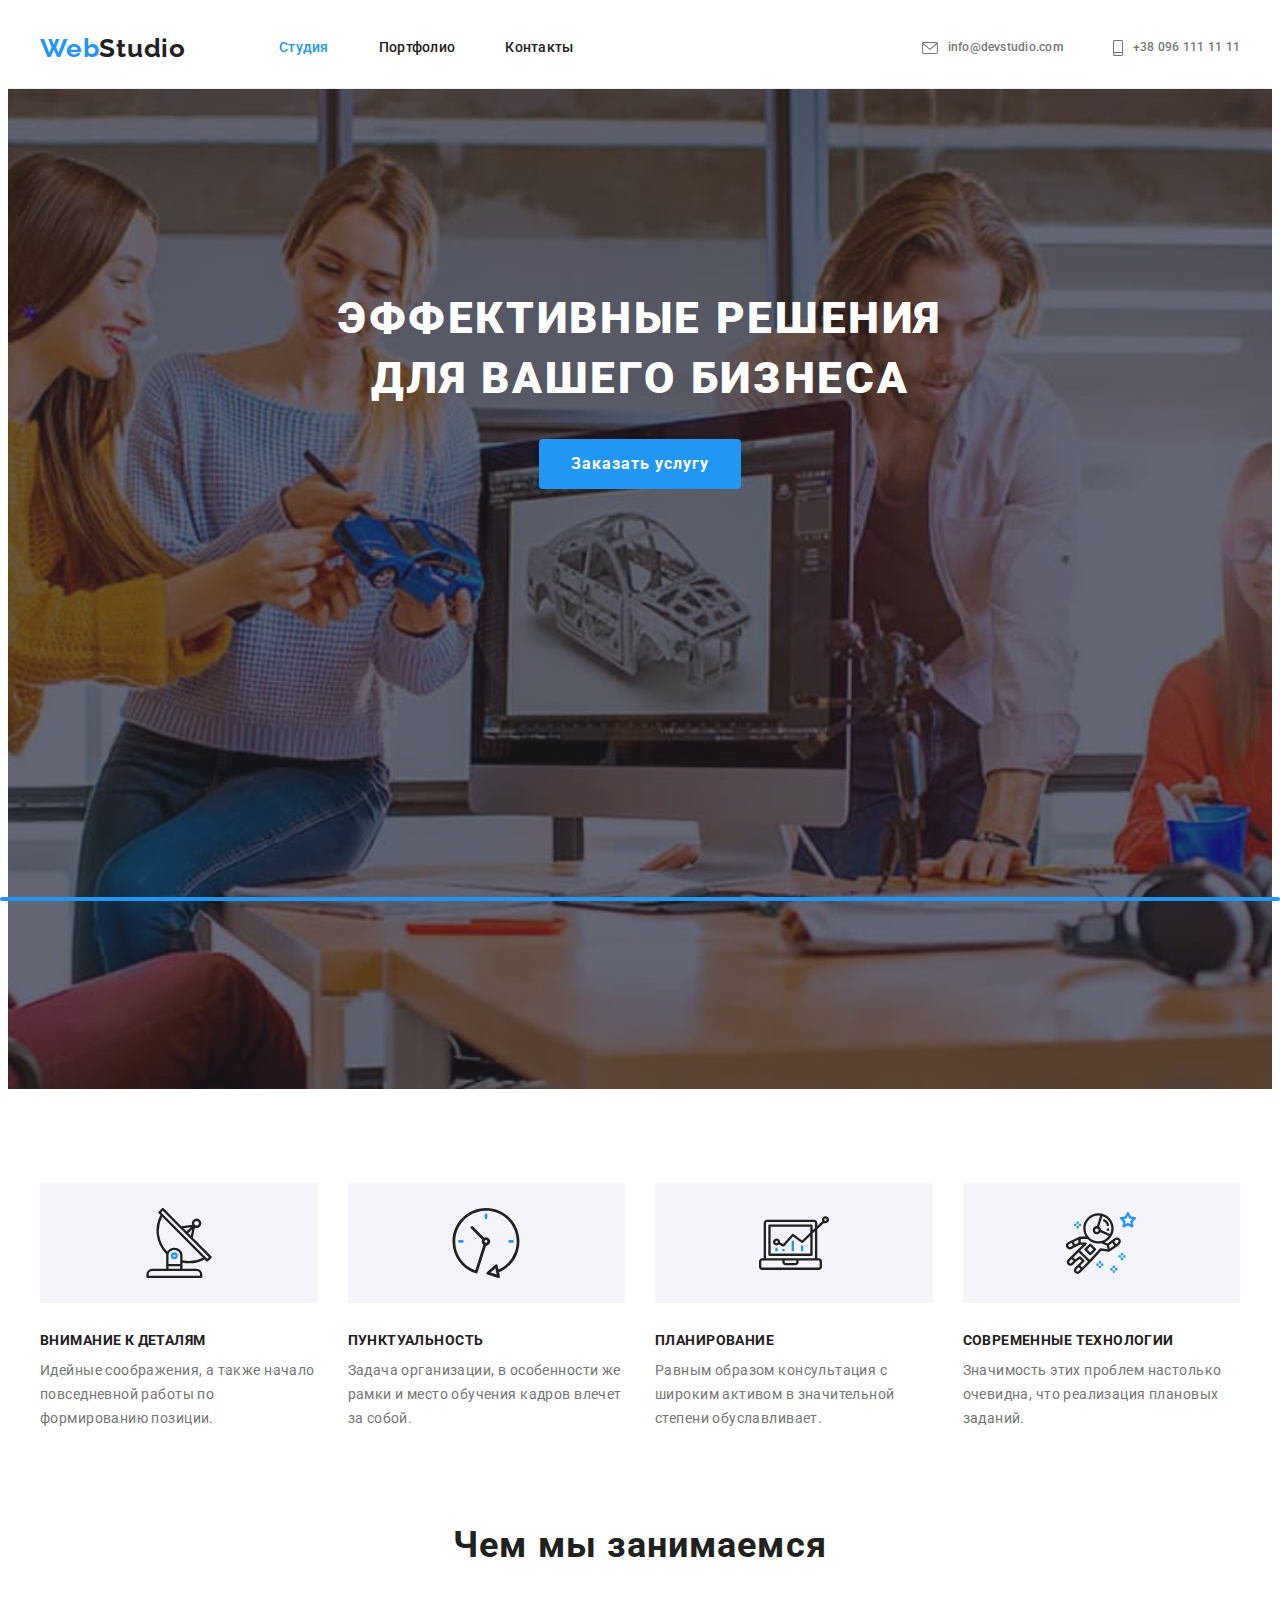
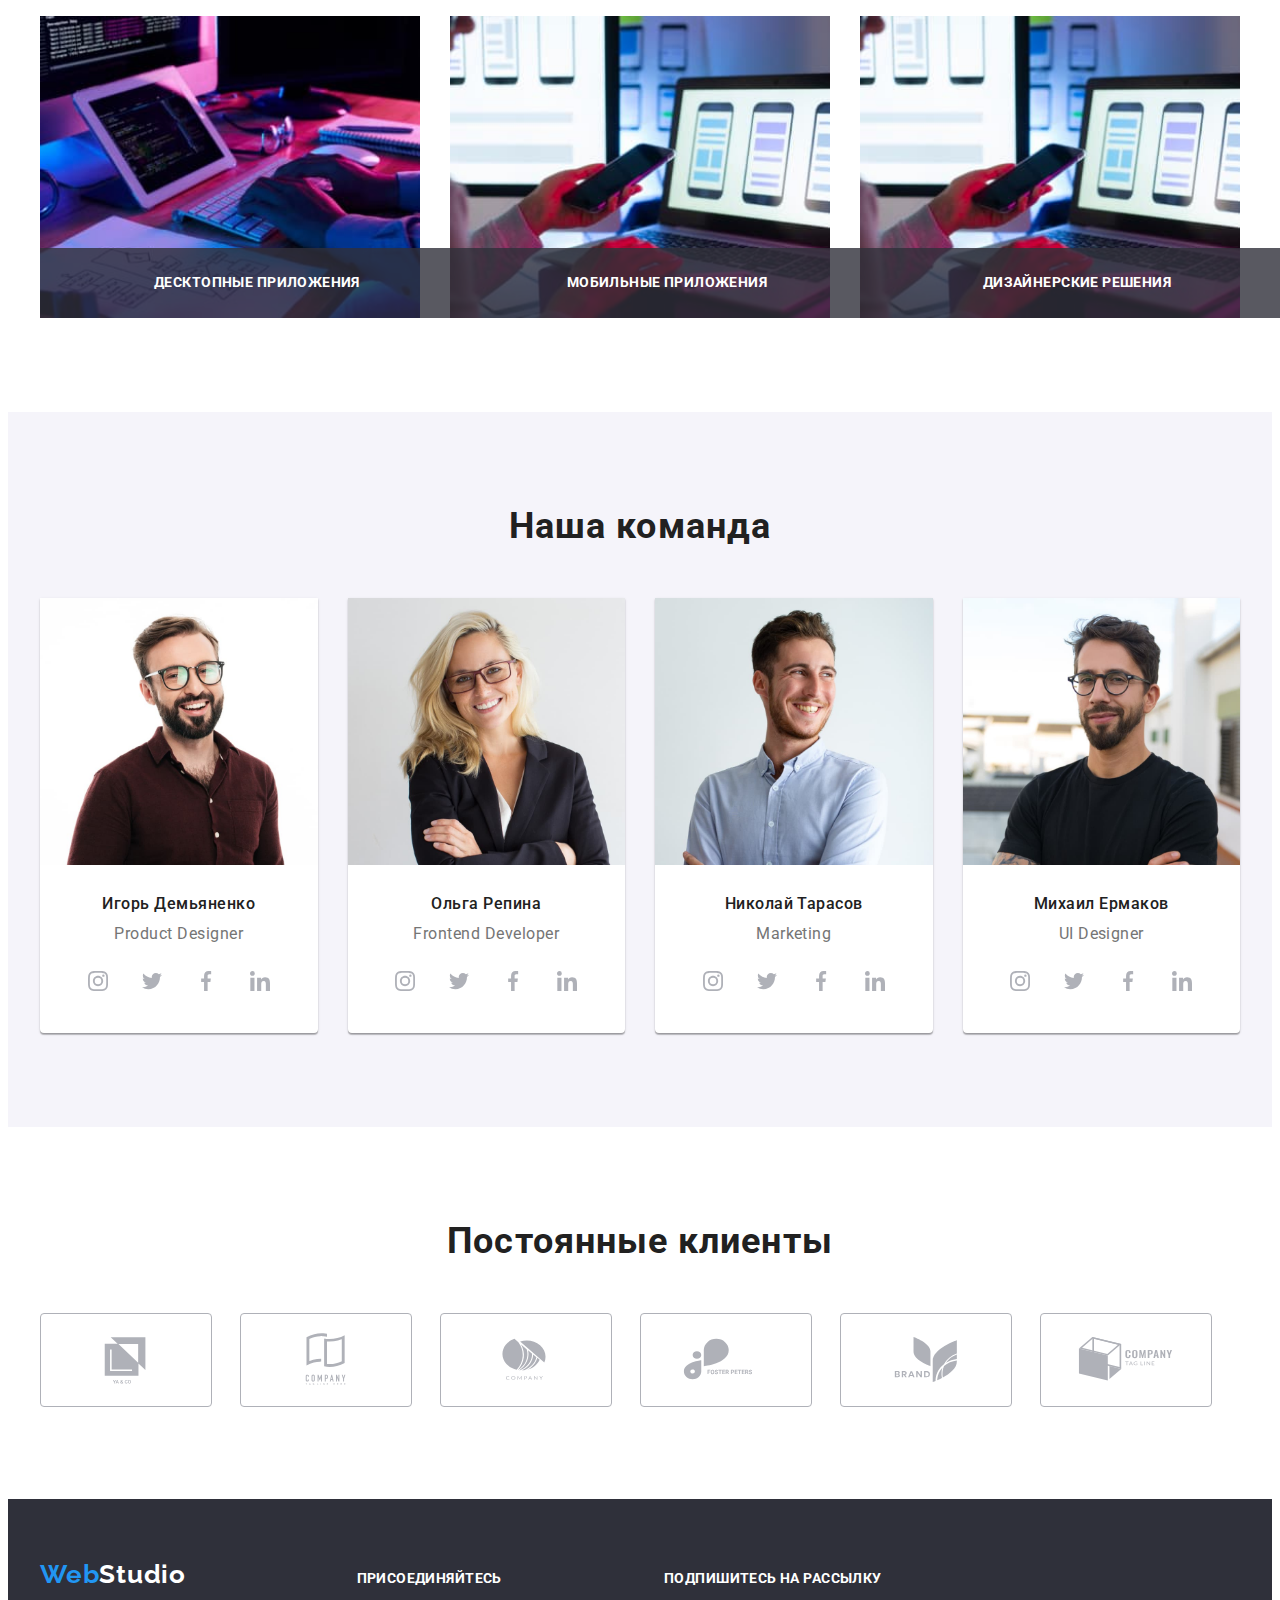
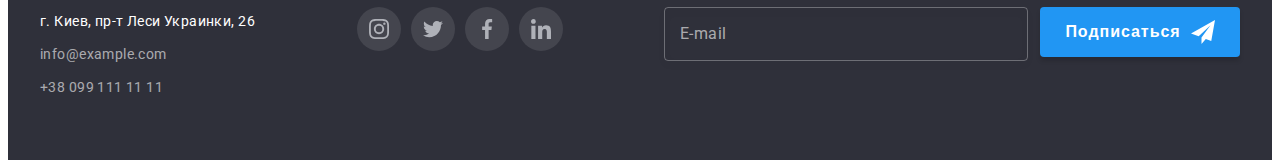
==== commit 0d09802d: "done" ====
--- a/index.html
+++ b/index.html
@@ -24,7 +24,7 @@
     <header class="header">
       <div class="container header__container">
         <nav class="nav">
-          <a href="/" class="logo"><span class="logo__span">Web</span>Studio</a>
+          <a href="/index.html" class="logo"><span class="logo__span">Web</span>Studio</a>
 
           <ul class="site-nav list">
             <li class="site-nav__item">
@@ -78,7 +78,7 @@
 
             <ul class="mob-menu__list list">
               <li class="mob-menu__item">
-                <a href="./index.html" class="mob-menu__link mob-menu__link--current link"
+                <a href="./index.html" class="mob-menu__link current link"
                   >Студия</a
                 >
               </li>
@@ -135,7 +135,7 @@
         </div>
       </section>
 
-      <!-- features  -->
+      <!----------------------------- Features  -->
       <section class="section">
         <div class="container">
           <h2 class="visually-hidden">Особенности</h2>
@@ -191,48 +191,92 @@
         </div>
       </section>
 
-      <section class="section no-padding">
+
+          <!--------Чим займаємось------------->
+      <section class="section occopy section--hidden">
         <div class="container">
           <h2 class="section__title">Чем мы занимаемся</h2>
           <ul class="about list">
             <li class="about__item">
               <div class="thumb">
-                <img src="./images/box1.jpg" alt="разработка сайта" width="370" height="294" />
+                <picture>
+                  <source
+                    srcset="./images/box1.jpg 1x, ./images/box-1-2x.jpg 2x"
+                    media="(min-width: 1200px)"
+                  />
+                  <img src="./images/box1.jpg" alt="Десктопные приложения" width="370" height="294" />
+                </picture>
                 <p class="thumb__label">Десктопные приложения</p>
               </div>
             </li>
             <li class="about__item">
               <div class="thumb">
-                <img
-                  src="./images/box2.jpg"
-                  alt="разработка мобильного приложения"
-                  width="370"
-                  height="294"
-                />
+                <picture>
+                  <source
+                    srcset="./images/box2.jpg 1x, ./images/box-2-2x.jpg 2x"
+                    media="(min-width: 1200px)"
+                  />
+                  <img
+                    src="./images/box2.jpg"
+                    alt="Мобильные приложения"
+                    width="370"
+                    height="294"
+                  />
+                </picture>
+
                 <p class="thumb__label">Мобильные приложения</p>
               </div>
             </li>
             <li class="about__item">
               <div class="thumb">
-                <img
-                  src="./images/box3.jpg"
-                  alt="цветовая палитра на планшете"
-                  width="370"
-                  height="294"
-                />
+                <picture>
+                  <source
+                    srcset="./images/box2.jpg 1x, ./images/box-2-2x.jpg 2x"
+                    media="(min-width: 1200px)"
+                  />
+                  <img
+                    src="./images/box3.jpg"
+                    alt="Дизайнерские решения"
+                    width="370"
+                    height="294"
+                  />
+                </picture>
+
                 <p class="thumb__label">Дизайнерские решения</p>
               </div>
             </li>
           </ul>
         </div>
-        <!----    team -------->
       </section>
+
+      <!-----------Наша команда---->
+      
       <section class="section team">
         <div class="container">
           <h2 class="section__title">Наша команда</h2>
           <ul class="team-list list">
             <li class="team-list__item">
-              <img src="./images/card-1.jpg" alt="Игорь Демьяненко" width="270" height="260" />
+              <picture>
+                <source
+                  srcset="./images/card-1.jpg 1x, ./images/card-1-2x.jpg 2x"
+                  media="(min-width: 1200px)"
+                />
+                <source
+                  srcset="./images/card-1-tab.jpg 1x, ./images/card-1-tab-2x.jpg 2x"
+                  media="(min-width: 768px)"
+                />
+                <source
+                  srcset="./images/card-1-mob.jpg 1x, ./images/card-1-mob-2x.jpg 2x"
+                  media="(min-width: 480px)"
+                />
+
+                <img
+                  src="./images/card-1-mob.jpg"
+                  alt="Работник 1"
+                  width="450"
+                  height="622"
+                />
+              </picture>
 
               <div class="team-card">
                 <h3 class="team-card__name">Игорь Демьяненко</h3>
@@ -272,7 +316,21 @@
             </li>
 
             <li class="team-list__item">
-              <img src="./images/card-2.jpg" alt="Ольга Репина" width="270" height="260" />
+              <picture>
+                <source
+                  srcset="./images/card-2.jpg 1x, ./images/card-2-2x.jpg 2x"
+                  media="(min-width: 1200px)"
+                />
+                <source
+                  srcset="./images/card-2-tab.jpg 1x, ./images/card-2-tab-2x.jpg 2x"
+                  media="(min-width: 768px)"
+                />
+                <source
+                  srcset="./images/card-2-mob.jpg 1x, ./images/card-2-mob-2x.jpg 2x"
+                  media="(min-width: 480px)"
+                />
+                <img src="./images/card-2-mob.jpg" alt="Работник 2" width="450" height="622" />
+              </picture>
 
               <div class="team-card">
                 <h3 class="team-card__name">Ольга Репина</h3>
@@ -312,7 +370,21 @@
             </li>
 
             <li class="team-list__item">
-              <img src="./images/card-3.jpg" alt="Николай Тарасов" width="270" height="260" />
+              <picture>
+                <source
+                  srcset="./images/card-3.jpg 1x, ./images/card-3-2x.jpg 2x"
+                  media="(min-width: 1200px)"
+                />
+                <source
+                  srcset="./images/card-3-tab.jpg 1x, ./images/card-3-tab-2x.jpg 2x"
+                  media="(min-width: 768px)"
+                />
+                <source
+                  srcset="./images/card-3-mob.jpg 1x, ./images/card-3-mob-2x.jpg 2x"
+                  media="(min-width: 480px)"
+                />
+                <img src="./images/card-3-mob.jpg" alt="Работник 3" width="450" height="622" />
+              </picture>
 
               <div class="team-card">
                 <h3 class="team-card__name">Николай Тарасов</h3>
@@ -352,7 +424,21 @@
             </li>
 
             <li class="team-list__item">
-              <img src="./images/card-4.jpg" alt="Михаил Ермаков" width="270" height="260" />
+              <picture>
+                <source
+                  srcset="./images/card-4.jpg 1x, ./images/card-4-2x.jpg 2x"
+                  media="(min-width: 1200px)"
+                />
+                <source
+                  srcset="./images/card-4-tab.jpg 1x, ./images/card-4-tab-2x.jpg 2x"
+                  media="(min-width: 768px)"
+                />
+                <source
+                  srcset="./images/card-4-mob.jpg 1x, ./images/card-4-mob-2x.jpg 2x"
+                  media="(min-width: 480px)"
+                />
+                <img src="./images/card-4-mob.jpg" alt="Работник 4" width="450" height="622" />
+              </picture>
 
               <div class="team-card">
                 <h3 class="team-card__name">Михаил Ермаков</h3>
@@ -394,7 +480,7 @@
         </div>
       </section>
 
-      <!----- clients------->
+      <!--------- Постоянные клиенты -->
 
       <section class="section">
         <div class="container">
@@ -452,7 +538,7 @@
         </div>
       </section>
     </main>
-    <!---------------- footer------------------>
+    <!-------------Футер--------------->
 
     <footer class="footer">
       <div class="container footer__container">
@@ -460,23 +546,15 @@
           <a href="/" class="logo footer__logo"><span class="logo__span">Web</span>Studio</a>
 
           <address>
+            <p class="footer-list__link footer-list__link--white">
+                  г. Киев, пр-т Леси Украинки, 26</p>
             <ul class="footer__list list">
               <li>
-                <a
-                  href="https://www.google.com/maps/place/Lesi+Ukrainky+Blvd,+26,+Kyiv,+Ukraine,+02000/@50.4265807,30.5361971"
-                  class="footer-list__link footer-list__link--white"
-                  >г. Киев, пр-т Леси Украинки, 26</a
-                >
+                <a href="mailto:info@example.com" class="footer-list__link link"> info@example.com</a>
               </li>
               <li>
-                <a href="mailto:info@example.com" class="footer-list__link link"
-                  >info@example.com</a
-                >
-              </li>
-              <li>
-                <a href="tel:+380991111111" class="footer-list__link no-margin"
-                  >+38 099 111 11 11</a
-                >
+                <a href="tel:+380991111111" class="footer-list__link no-margin">
+                  +38 099 111 11 11</a>
               </li>
             </ul>
           </address>
@@ -529,8 +607,7 @@
                 name="email"
                 id="email"
                 placeholder=" "
-                required
-              />
+                required/>
               <label for="email" class="footer-form__lable">E-mail</label>
             </div>
 
@@ -585,30 +662,23 @@
             </div>
           </div>
 
-          <div class="modal-field">
+          <div class="modal-field modal-field--no-padding modal-field--padding">
             <label class="modal-lable" for="modal-text">Комментарий</label>
             <textarea
               name="modal-text"
               id="modal-text"
               class="modal-textarea"
-              placeholder="Введите текст"
-            ></textarea>
-          </div>
-
-          <div class="modal-field">
+              placeholder="Введите текст">
+            </textarea>
+          </div>
+
+          <div class="modal-field modal-field--no-padding">
             <input
-              type="checkbox"
-              name="privacy"
-              class="check-input visually-hidden"
-              id="privacy"
-            />
-            <label for="privacy" class="check-text"
-              ><span>
-                <svg class="check-icon" width="11" height="8">
-                  <use href="./images/icon.svg#icon-chek"></use>
-                </svg> </span
-              >Соглашаюсь с рассылкой и принимаю &nbsp <a href="">Условия договора</a></label
-            >
+              type="checkbox" name="privacy" class="check-input visually-hidden"
+              id="privacy"/>
+
+            <label for="privacy" class="check-text">
+                Соглашаюсь с рассылкой и принимаю &nbsp <a href="">Условия договора</a></label>
           </div>
 
           <button type="submit" class="modale-btn">Отправить</button>
@@ -617,5 +687,6 @@
     </div>
 
     <script src="./js/modal.js"></script>
+    <script src="./js/mobile.js"></script>
   </body>
 </html>
--- a/css/main.min.css
+++ b/css/main.min.css
@@ -1 +1 @@
-:root{--main-text-color: #757575;--title-text-color: #212121;--accent-color: #2196f3;--secondary-background-color: #2f303a;--primary-white-color: #ffffff;--general-background-color: #f5f4fa;--secondary-btn-color: #212121;--icon-color: #afb1b8;--timing-animation-function: cubic-bezier(0.4, 0, 0.2, 1)}p,h1,h2,h3,h4,h5,h6{margin:0}ul{margin:0;padding-left:0}img{display:block;max-width:100%;height:auto}body{color:var(--main-text-color);font-family:"Roboto",sans-serif}.list{list-style:none;padding:0;margin:0}.link{text-decoration:none}.visually-hidden{position:absolute;white-space:nowrap;width:1px;height:1px;overflow:hidden;border:0;padding:0;clip:rect(0 0 0 0);clip-path:inset(50%);margin:-1px}.container{width:1200px;padding-left:15px;padding-right:15px;margin:0 auto}.section{background-color:var(--primary-white-color);padding-top:94px;padding-bottom:94px}.header{background-color:var(--primary-white-color);border-bottom:1px solid #ececec}.header__container{display:flex;align-items:center}.nav{display:flex;align-items:center}.logo{color:var(--title-text-color);font-family:"Raleway",sans-serif;font-weight:700;font-size:26px;line-height:1.19;letter-spacing:.03em;text-decoration:none}.logo__span{color:var(--accent-color)}.site-nav{display:flex;margin-left:93px}.site-nav__item:not(:last-child){margin-right:50px}.site-nav__link{position:relative;display:block;padding-top:32px;padding-bottom:32px;color:var(--title-text-color);font-family:"Roboto",sans-serif;font-weight:500;font-size:14px;line-height:1.14;letter-spacing:.02em;transition:color 250ms var(--timing-animation-function)}.site-nav__link:hover,.site-nav__link:focus{color:var(--accent-color)}.current{color:var(--accent-color)}.current::after{content:"";position:absolute;left:0;bottom:-1px;display:block;width:100%;height:4px;border-radius:2px;background-color:var(--accent-color)}.site-contact{display:flex;margin-left:auto;align-items:center;justify-content:center}.site-contact__item+.site-contact__item{margin-left:50px}.site-contact__icon{margin-right:10px;fill:currentColor}.site-contact .link{display:flex;align-items:center;justify-content:center;font-family:"Roboto",sans-serif;font-style:normal;font-weight:500;font-size:14px;line-height:16px;letter-spacing:.02em;color:var(--main-text-color);transition:color 250ms var(--timing-animation-function)}.site-contact .link:hover,.site-contact .link:focus{color:var(--accent-color)}.hero{text-align:center;max-width:1600px;height:600px;margin:0 auto;padding:200px 0;background-image:linear-gradient(rgba(47, 48, 58, 0.4), rgba(47, 48, 58, 0.4)),url(../images/hero-bg.jpg);background-repeat:no-repeat;background-position:center;background-size:cover}.hero__title{margin:0 auto 40px auto;max-width:630px;color:var(--primary-white-color);font-weight:900;font-size:44px;line-height:1.36;letter-spacing:.06em;text-transform:uppercase}.hero__btn{display:inline-block;border-radius:4px;padding:10px 32px;min-width:200px;color:var(--primary-white-color);background-color:var(--accent-color);cursor:pointer;font-family:inherit;font-weight:700;font-size:16px;line-height:1.88;letter-spacing:.06em;border:none;transition:background-color 250ms var(--timing-animation-function)}.hero__btn:hover,.hero__btn:focus{background-color:#188ce8}.feature-list{display:flex;margin-left:-30px;margin-top:-30px}.feature-list__item{flex-basis:calc(25% - 30px);margin-left:30px;margin-top:30px}.feature-list__box{display:flex;align-items:center;justify-content:center;width:270px;height:120px;margin-bottom:30px;background-color:var(--general-background-color)}.feature-list__title{margin-bottom:10px;color:var(--title-text-color);font-size:14px;line-height:1.14;letter-spacing:.03em;text-transform:uppercase}.feature-list__text{color:var(--main-text-color);font-size:14px;line-height:1.71;letter-spacing:.03em}.no-padding{padding-top:0}.about{display:flex;margin-left:-30px;margin-top:-30px}.about__item{flex-basis:calc(33.3333333333% - 30px);margin-left:30px;margin-top:30px}.thumb{position:relative}.thumb__label{position:absolute;width:100%;bottom:0;padding:27px;font-weight:700;font-size:14px;line-height:1.14;text-align:center;letter-spacing:.03em;text-transform:uppercase;color:var(--primary-white-color);background-color:rgba(47,48,58,.8)}.section__title{margin-bottom:50px;color:var(--title-text-color);font-size:36px;line-height:1.16;text-align:center;letter-spacing:.03em}.team{background-color:var(--general-background-color)}.team-list__item{flex-basis:calc(25% - 30px);margin-left:30px;margin-top:30px;background-color:var(--primary-white-color);box-shadow:0px 1px 3px rgba(0,0,0,.12),0px 1px 1px rgba(0,0,0,.14),0px 2px 1px rgba(0,0,0,.2);border-radius:0px 0px 4px 4px}.team-card{text-align:center;padding:30px 0;width:270px}.team-list{display:flex;margin-left:-30px;margin-top:-30px}.team-card__name{margin-bottom:10px;color:var(--title-text-color);font-weight:500;font-size:16px;line-height:1.18;letter-spacing:.03em}.team-card__pos{color:var(--main-text-color);font-size:16px;line-height:1.19;letter-spacing:.03em;margin-bottom:16px}.soc-list{display:flex;justify-content:center}.soc-list__item{width:44px;height:44px;margin-left:10px}.soc-list__item:first-child{margin-left:0}.soc-list__link{display:flex;align-items:center;justify-content:center;width:100%;height:100%;border-radius:50%;background-color:var(--primary-white-color);color:var(--icon-color);transition:background-color 250ms var(--timing-animation-function),color 250ms var(--timing-animation-function)}.soc-list__link:hover,.soc-list__link:focus{background-color:var(--accent-color);color:var(--primary-white-color)}.soc-list__icon{fill:currentColor}.clients-list{display:flex}.clients-list__item{width:170px;height:92px;margin-left:30px}.clients-list__item:first-child{margin-left:0}.clients-list__link{display:flex;align-items:center;justify-content:center;width:100%;height:100%;border:1px solid var(--icon-color);border-radius:4px;color:var(--icon-color);transition:color 250ms var(--timing-animation-function),border 250ms var(--timing-animation-function)}.clients-list__link:hover,.clients-list__link:focus{color:var(--accent-color);border:1px solid var(--accent-color)}.clients-list__icon{fill:currentColor}.footer{background-color:var(--secondary-background-color);padding-top:60px;padding-bottom:60px}.footer__container{display:flex;align-items:baseline;justify-content:space-between}.logo{display:inline-block;margin-bottom:20px;font-family:"Raleway",sans-serif;font-weight:700;font-size:26px;line-height:1.19;letter-spacing:.03em;text-decoration:none}.footer__logo{color:var(--primary-white-color)}.footer-list__link{display:inline-block;margin-bottom:9px;color:rgba(255,255,255,.6);font-family:"Roboto";font-style:normal;font-weight:400;font-size:14px;line-height:1.71;letter-spacing:.03em;text-decoration:none;transition:color 250ms var(--timing-animation-function)}.footer-list__link:hover,.footer-list__link:focus{color:var(--accent-color)}.footer-list__link--white{color:var(--primary-white-color)}.no-margin{margin-bottom:0}.footer-soc-list{display:flex;justify-content:center}.footer-soc-list__item{width:44px;height:44px;margin-left:10px}.footer-soc-list__item:first-child{margin-left:0}.footer-soc-list__link{display:flex;align-items:center;justify-content:center;width:100%;height:100%;border-radius:50%;background:rgba(255,255,255,.1);color:var(--icon-color);transition:background-color 250ms var(--timing-animation-function),color 250ms var(--timing-animation-function)}.footer-soc-list__link:hover,.footer-soc-list__link:focus{background-color:var(--accent-color);color:var(--primary-white-color)}.footer-soc-list__icon{fill:currentColor}.footer-form__field{display:flex}.footer-title{margin-bottom:20px;font-family:"Roboto";font-style:normal;font-size:14px;line-height:1.14;letter-spacing:.03em;text-transform:uppercase;color:var(--primary-white-color)}.footer-form__wrap{position:relative}.footer-form__lable{position:absolute;top:50%;left:0;transform:translateY(-50%);padding-left:16px;font-weight:400;font-size:16px;line-height:1.25;letter-spacing:.03em;color:rgba(255,255,255,.6)}.footer-form__input:focus+.footer-form__lable{color:var(--primary-white-color);transform:translateY(-120%)}.footer-form__input:not(:placeholder-shown)+.footer-form__lable{color:var(--primary-white-color);transform:translateY(-120%)}.footer-form__input{width:358px;height:50px;color:var(--main-text-color);font:inherit;border:1px solid rgba(255,255,255,.3);filter:drop-shadow(0px 4px 4px rgba(0, 0, 0, 0.15));border-radius:4px;background-color:rgba(0,0,0,0);transition:transform 250ms var(--timing-animation-function),color 250ms var(--timing-animation-function)}.form-btn{display:inline-flex;align-items:center;justify-content:center;margin-left:12px;border:none;background-color:var(--accent-color);box-shadow:0px 4px 4px rgba(0,0,0,.15);border-radius:4px;min-width:200px;height:50px;cursor:pointer;font-weight:700;font-size:16px;line-height:1.88;letter-spacing:.06em;color:var(--primary-white-color);transition:background-color 250ms var(--timing-animation-function)}.form-btn:hover,.form-btn:focus{background-color:#188ce8}.footer-form__icon{margin-left:10px}.backdrop{position:fixed;top:0;left:0;width:100%;height:100%;background-color:rgba(0,0,0,.2);transition:opacity 300ms var(--timing-animation-function),visibility 300ms var(--timing-animation-function)}.modal{position:absolute;width:528px;height:581px;padding:40px;top:50%;left:50%;transform:translate(-50%, -50%) scale(1) rotate(0);background-color:var(--primary-white-color);box-shadow:0px 1px 3px rgba(0,0,0,.12),0px 1px 1px rgba(0,0,0,.14),0px 2px 1px rgba(0,0,0,.2);border-radius:4px;transition:transform 300ms var(--timing-animation-function)}.backdrop.is-hidden .modal{transform:translate(-50%, -50%) scale(0) rotate(-90deg)}.modale-close-btn{position:absolute;top:8px;right:8px;width:30px;height:30px;border:1px solid rgba(0,0,0,.1);border-radius:50%;background-color:rgba(0,0,0,0);display:flex;align-items:center;justify-content:center;cursor:pointer;outline:rgba(0,0,0,0);transition:fill 250ms var(--timing-animation-function)}.modale-close-btn:hover,.modale-close-btn:focus{fill:var(--accent-color)}.is-hidden{opacity:0;visibility:hidden;pointer-events:none}.modal-title{font-weight:700;font-size:20px;line-height:1.15;text-align:center;letter-spacing:.03em;color:var(--title-text-color);margin-bottom:12px}.modal-field{margin-bottom:10px}.input-wrap{position:relative}.modal-input{width:100%;height:40px;padding-left:42px;border:1px solid rgba(33,33,33,.2);border-radius:4px;background-color:rgba(0,0,0,0);outline:rgba(0,0,0,0);cursor:pointer;transition:border-color 250ms var(--timing-animation-function),fill 250ms var(--timing-animation-function)}.modal-input:focus{border-color:var(--accent-color)}.input-icon{position:absolute;left:12px;top:50%;transform:translateY(-50%)}.modal-input:focus+.input-icon{fill:var(--accent-color);border-color:var(--accent-color)}.modale-btn{display:block;border-radius:4px;padding:10px 32px;min-width:200px;margin:30px auto 0 auto;color:var(--primary-white-color);background-color:var(--accent-color);cursor:pointer;font-family:inherit;font-weight:700;font-size:16px;line-height:1.88;letter-spacing:.06em;border:none;transition:background-color 250ms var(--timing-animation-function),box-shadow 250ms var(--timing-animation-function)}.modale-btn:hover,.modale-btn:focus{background-color:#188ce8;box-shadow:0px 4px 4px rgba(0,0,0,.15)}.modal-lable{display:block;margin-bottom:4px;font-size:12px;line-height:1.16;letter-spacing:.01em;color:var(--main-text-color)}.modal-textarea{width:100%;height:120px;padding:12px 16px;border:1px solid rgba(33,33,33,.2);border-radius:4px;outline:rgba(0,0,0,0);resize:none}.modal-textarea:focus{border-color:var(--accent-color)}.modal-textarea::placeholder{font-size:14;line-height:1.16;letter-spacing:.01em;color:rgba(117,117,117,.5)}.check-text{font-weight:400;font-size:14px;line-height:2;letter-spacing:.03em;color:var(--main-text-color);display:flex;align-items:center}.check-text a{color:var(--accent-color)}.check-text span{width:16px;height:15px;margin-right:8px;border:2px solid var(--secondary-btn-color);border-radius:4px;display:flex;align-items:center;justify-content:center}.check-input:checked+.check-text span{background-color:var(--accent-color);background-origin:border-box;border-color:var(--accent-color)}.check-input:focus+.check-text span{background-origin:border-box;border-color:var(--accent-color)}.check-icon{fill:rgba(0,0,0,0)}.check-input:checked+.check-text .check-icon{fill:var(--primary-white-color)}.filter{display:flex;justify-content:center;margin-bottom:50px}.filter__item:not(:last-child){margin-right:8px}.filter__btn{display:inline-block;border-radius:4px;padding:6px 22px;color:var(--secondary-btn-color);background-color:var(--general-background-color);cursor:pointer;font-family:inherit;font-style:normal;font-weight:500;font-size:16px;line-height:1.62;letter-spacing:.03em;border:none;transition:background-color 250ms var(--timing-animation-function),color 250ms var(--timing-animation-function),box-shadow 250ms var(--timing-animation-function)}.filter__btn:hover,.filter__btn:focus{color:var(--primary-white-color);background-color:var(--accent-color);box-shadow:0px 3px 1px rgba(0,0,0,.1),0px 1px 2px rgba(0,0,0,.08),0px 2px 2px rgba(0,0,0,.12)}.team{background-color:var(--general-background-color)}.team-list__item{flex-basis:calc(25% - 30px);margin-left:30px;margin-top:30px;background-color:var(--primary-white-color);box-shadow:0px 1px 3px rgba(0,0,0,.12),0px 1px 1px rgba(0,0,0,.14),0px 2px 1px rgba(0,0,0,.2);border-radius:0px 0px 4px 4px}.team-card{text-align:center;padding:30px 0;width:270px}.team-list{display:flex;margin-left:-30px;margin-top:-30px}.team-card__name{margin-bottom:10px;color:var(--title-text-color);font-weight:500;font-size:16px;line-height:1.18;letter-spacing:.03em}.team-card__pos{color:var(--main-text-color);font-size:16px;line-height:1.19;letter-spacing:.03em;margin-bottom:16px}.soc-list{display:flex;justify-content:center}.soc-list__item{width:44px;height:44px;margin-left:10px}.soc-list__item:first-child{margin-left:0}.soc-list__link{display:flex;align-items:center;justify-content:center;width:100%;height:100%;border-radius:50%;background-color:var(--primary-white-color);color:var(--icon-color);transition:background-color 250ms var(--timing-animation-function),color 250ms var(--timing-animation-function)}.soc-list__link:hover,.soc-list__link:focus{background-color:var(--accent-color);color:var(--primary-white-color)}.soc-list__icon{fill:currentColor}.works-list{display:flex;flex-wrap:wrap;margin-left:-30px;margin-top:-30px}.works-list__item{flex-basis:calc(33.3333333333% - 30px);margin-left:30px;margin-top:30px;cursor:pointer;border:1px solid #eee;transition:box-shadow 250ms var(--timing-animation-function)}.works-list__item:hover{box-shadow:0px 1px 1px rgba(0,0,0,.12),0px 4px 4px rgba(0,0,0,.06),1px 4px 6px rgba(0,0,0,.16)}.works-item .title{margin-bottom:4px}.works-card{position:relative;overflow:hidden}.works-card__text{position:absolute;top:1px;height:100%;width:100%;background-color:rgba(33,150,243,.9);padding:63px 24px;font-size:18px;line-height:1.55;letter-spacing:.03em;color:var(--primary-white-color);transform:translateY(100%);transition:transform 250ms var(--timing-animation-function)}.works-list__link:hover .works-card__text,.works-list__link:focus .works-card__text{transform:translateY(0)}.works-card__meta{padding:20px 24px}.works-card__title{color:var(--title-text-color);font-size:18px;line-height:2;letter-spacing:.06em}.works-card__type{color:var(--main-text-color);font-size:16px;line-height:1.88;letter-spacing:.03em}/*# sourceMappingURL=main.min.css.map */+:root{--main-text-color: #757575;--title-text-color: #212121;--accent-color: #2196f3;--secondary-background-color: #2f303a;--primary-white-color: #ffffff;--general-background-color: #f5f4fa;--secondary-btn-color: #212121;--icon-color: #afb1b8;--timing-animation-function: cubic-bezier(0.4, 0, 0.2, 1)}p,h1,h2,h3,h4,h5,h6{margin:0}ul{margin:0;padding-left:0}img{display:block;max-width:100%;height:auto;width:100%}body{color:var(--main-text-color);font-family:"Roboto",sans-serif}.list{list-style:none;padding:0;margin:0}.link{text-decoration:none}.visually-hidden{position:absolute;white-space:nowrap;width:1px;height:1px;overflow:hidden;border:0;padding:0;clip:rect(0 0 0 0);clip-path:inset(50%);margin:-1px}.container{width:100%;padding-left:15px;padding-right:15px;margin:0 auto}@media screen and (min-width: 480px){.container{max-width:480px}}@media screen and (min-width: 768px){.container{max-width:768px}}@media screen and (min-width: 1200px){.container{max-width:1200px}}.section{background-color:var(--primary-white-color);padding-top:60px;padding-bottom:60px}@media screen and (min-width: 1200px){.section{padding-top:94px;padding-bottom:94px}}.header{background-color:var(--primary-white-color);border-bottom:1px solid #ececec}.header__container{display:flex;align-items:center;height:60px}@media screen and (min-width: 768px){.header__container{height:auto}}.nav{display:flex;align-items:center}.logo{color:var(--title-text-color);font-family:"Raleway",sans-serif;font-weight:700;font-size:24px;line-height:1.19;letter-spacing:.03em;text-decoration:none}@media screen and (min-width: 1200px){.logo{font-size:26px;line-height:1.19}}.logo__span{color:var(--accent-color)}.site-nav{display:none;margin-left:93px}@media screen and (min-width: 768px){.site-nav{display:flex}}@media screen and (min-width: 1200px){.site-nav{display:flex}}.site-nav__item:not(:last-child){margin-right:50px}.site-nav__link{display:block;padding-top:32px;padding-bottom:32px;color:var(--title-text-color);font-family:"Roboto",sans-serif;font-weight:500;font-size:14px;line-height:1.14;letter-spacing:.02em;transition:color 250ms var(--timing-animation-function)}.site-nav__link:hover,.site-nav__link:focus{color:var(--accent-color)}.current{color:var(--accent-color)}.current::after{content:"";position:absolute;left:0;bottom:-1px;display:block;width:100%;height:4px;border-radius:2px;background-color:var(--accent-color)}.site-contact{display:none}@media screen and (min-width: 768px){.site-contact{display:flex;flex-wrap:wrap;align-items:center;margin-left:84px}}@media screen and (min-width: 1200px){.site-contact{display:flex;margin-left:auto;align-items:center;justify-content:center}}@media screen and (min-width: 768px){.site-contact__item:not(:last-child){margin-bottom:10px}}@media screen and (min-width: 1200px){.site-contact__item:not(:last-child){margin-bottom:0}}.site-contact__item+.site-contact__item{margin-left:50px}@media screen and (min-width: 768px){.site-contact__item+.site-contact__item{margin-left:0}}@media screen and (min-width: 1200px){.site-contact__item+.site-contact__item{margin-left:50px}}.site-contact__icon{margin-right:10px;fill:currentColor}.site-contact .link{display:flex;align-items:center;justify-content:center;font-family:"Roboto",sans-serif;font-style:normal;font-weight:500;font-size:14px;line-height:1.14;letter-spacing:.02em;color:var(--main-text-color);transition:color 250ms var(--timing-animation-function)}.site-contact .link:hover,.site-contact .link:focus{color:var(--accent-color)}@media screen and (min-width: 768px){.site-contact .link{font-size:12px;line-height:1.16}}.mob-menu__btn-open{display:block;margin-left:auto;cursor:pointer;border:none;background-color:rgba(0,0,0,0);transition:fill 250ms var(--timing-animation-function)}.mob-menu__btn-open:hover,.mob-menu__btn-open:focus{fill:var(--accent-color)}@media screen and (min-width: 768px){.mob-menu__btn-open{display:none}}@media screen and (min-width: 1200px){.mob-menu__btn-open{display:none}}.mob-menu__container{padding-left:40px;padding-right:15px}.mob-menu{position:fixed;background-color:var(--primary-white-color);z-index:2;top:0;left:0;width:100vw;height:100vh;padding-top:10px;padding-bottom:48px}.mob-menu .mob-menu__container{display:flex;flex-direction:column;height:100%;justify-content:space-between;overflow:auto}.mob-menu__btn-close{display:block;margin-left:auto;cursor:pointer;border:none;background-color:rgba(0,0,0,0);transition:fill 250ms var(--timing-animation-function)}.mob-menu__btn-close:hover,.mob-menu__btn-close:focus{fill:var(--accent-color)}.mob-menu__item:not(:last-child){margin-bottom:32px}.mob-menu__link{font-weight:500;font-size:40px;line-height:1.17;text-align:center;letter-spacing:.02em;color:var(--title-text-color);transition:color 250ms var(--timing-animation-function)}@media screen and (min-width: 320px)and (max-width: 479px){.mob-menu__link{font-size:30px;line-height:1.16}}.mob-menu__link:hover,.mob-menu__link:focus{color:var(--accent-color)}.mob-menu-contact__item:not(:last-child){margin-bottom:32px}.mob-menu-contact__link{margin-bottom:32px;font-weight:500;font-size:34px;line-height:1.17;letter-spacing:.02em;color:var(--accent-color);transition:color 250ms var(--timing-animation-function)}@media screen and (min-width: 320px)and (max-width: 479px){.mob-menu-contact__link{font-size:24px;line-height:1.16}}.mob-menu-contact__link:hover,.mob-menu-contact__link:focus{color:#188ce8}.mob-menu-contact__link--grey{font-weight:500;font-size:24px;line-height:1.16;letter-spacing:.02em;color:var(--main-text-color);transition:color 250ms var(--timing-animation-function)}@media screen and (min-width: 320px)and (max-width: 479px){.mob-menu-contact__link--grey{font-size:14px;line-height:1.15}}.mob-menu-contact__link--grey:hover,.mob-menu-contact__link--grey:focus{color:var(--accent-color)}.mob-menu-soc__list{margin-top:64px;display:flex;flex-wrap:wrap;gap:20px}.mob-menu-soc__link{font-weight:500;font-size:18px;line-height:1.22;letter-spacing:.02em;color:var(--accent-color);transition:color 250ms var(--timing-animation-function)}.mob-menu-soc__link:hover,.mob-menu-soc__link:focus{color:#188ce8}.mob-menu-soc__item{position:relative}.mob-menu-soc__item:not(:last-child):after{content:"";position:absolute;width:22px;height:0px;left:100%;top:50%;border:1px solid rgba(33,33,33,.2);background-color:rgba(33,33,33,.2);transform:rotate(90deg)}.hero{max-width:100%;height:400px;margin:0 auto;padding:118px 0;text-align:center;background-image:linear-gradient(rgba(47, 48, 58, 0.4), rgba(47, 48, 58, 0.4)),url(../images/hero-mob.jpg);background-repeat:no-repeat;background-position:center;background-size:cover}@media(min-device-pixel-ratio: 2),(min-resolution: 192dpi),(min-resolution: 2dppx){.hero{background-image:linear-gradient(rgba(47, 48, 58, 0.4), rgba(47, 48, 58, 0.4)),url(../images/hero-mob-2x.jpg)}}@media screen and (min-width: 768px){.hero{max-width:768px;height:400px;background-image:linear-gradient(rgba(47, 48, 58, 0.4), rgba(47, 48, 58, 0.4)),url(../images/hero-tab.jpg)}}@media screen and (min-width: 768px)and (min-device-pixel-ratio: 2),screen and (min-width: 768px)and (min-resolution: 192dpi),screen and (min-width: 768px)and (min-resolution: 2dppx){.hero{background-image:linear-gradient(rgba(47, 48, 58, 0.4), rgba(47, 48, 58, 0.4)),url(../images/hero-tab-2x.jpg)}}@media screen and (min-width: 1200px){.hero{padding:200px 0;max-width:1600px;height:600px;background-image:linear-gradient(rgba(47, 48, 58, 0.4), rgba(47, 48, 58, 0.4)),url(../images/hero-bg.jpg)}}@media screen and (min-width: 1200px)and (min-device-pixel-ratio: 2),screen and (min-width: 1200px)and (min-resolution: 192dpi),screen and (min-width: 1200px)and (min-resolution: 2dppx){.hero{background-image:linear-gradient(rgba(47, 48, 58, 0.4), rgba(47, 48, 58, 0.4)),url(../images/hero-bg-2x.jpg)}}.hero__title{margin:0 auto 30px auto;max-width:360px;color:var(--primary-white-color);font-weight:900;font-size:26px;line-height:1.61;letter-spacing:.06em;text-transform:uppercase}@media screen and (min-width: 1200px){.hero__title{max-width:696px;font-size:44px;line-height:1.36}}.hero__btn{display:inline-block;border-radius:4px;padding:10px 32px;min-width:200px;color:var(--primary-white-color);background-color:var(--accent-color);cursor:pointer;font-family:inherit;font-weight:700;font-size:16px;line-height:1.88;letter-spacing:.06em;border:none}.hero__btn:hover,.hero__btn:focus{background-color:var(--accent-color)}.feature-list{display:flex;flex-wrap:wrap;gap:30px}.feature-list__item{width:100%}@media screen and (min-width: 768px){.feature-list__item{width:calc((100% - 30px)/2)}}@media screen and (min-width: 1200px){.feature-list__item{width:calc((100% - 90px)/4)}}.feature-list__box{display:flex;align-items:center;justify-content:center;width:100%;height:120px;margin-bottom:30px;background-color:var(--general-background-color)}.feature-list__title{margin-bottom:10px;color:var(--title-text-color);font-size:14px;line-height:1.14;letter-spacing:.03em;text-transform:uppercase}.feature-list__text{color:var(--main-text-color);font-size:14px;line-height:1.71;letter-spacing:.03em}.occopy{padding-top:0}.section--hidden{display:none}@media screen and (min-width: 1200px){.section--hidden{display:block}}.no-padding{padding-top:0}.about{display:flex;margin-left:-30px;margin-top:-30px}.about__item{flex-basis:calc(33.3333333333% - 30px);margin-left:30px;margin-top:30px}.thumb{position:relative}.thumb__label{position:absolute;width:100%;bottom:0;padding:27px;font-weight:700;font-size:14px;line-height:1.14;text-align:center;letter-spacing:.03em;text-transform:uppercase;color:var(--primary-white-color);background-color:rgba(47,48,58,.8)}.section__title{margin-bottom:30px;color:var(--title-text-color);font-size:28px;line-height:1.18;text-align:center;letter-spacing:.03em}@media screen and (min-width: 1200px){.section__title{margin-bottom:50px;font-size:36px;line-height:1.16}}.team{background-color:var(--general-background-color)}.team-list__item{width:100%;background-color:var(--primary-white-color);box-shadow:0px 1px 3px rgba(0,0,0,.12),0px 1px 1px rgba(0,0,0,.14),0px 2px 1px rgba(0,0,0,.2);border-radius:0px 0px 4px 4px}@media screen and (min-width: 768px){.team-list__item{width:calc((100% - 30px)/2)}}@media screen and (min-width: 1200px){.team-list__item{width:calc((100% - 90px)/4)}}.team-card{text-align:center;padding:30px 0;width:100%}.team-list{display:flex;flex-wrap:wrap;gap:30px}.team-card__name{margin-bottom:10px;color:var(--title-text-color);font-weight:500;font-size:16px;line-height:1.18;letter-spacing:.03em}.team-card__pos{color:var(--main-text-color);font-size:16px;line-height:1.19;letter-spacing:.03em;margin-bottom:16px}.soc-list{display:flex;justify-content:center}.soc-list__item{width:44px;height:44px;margin-left:10px}.soc-list__item:first-child{margin-left:0}.soc-list__link{display:flex;align-items:center;justify-content:center;width:100%;height:100%;border-radius:50%;background-color:var(--primary-white-color);color:var(--icon-color);transition:background-color 250ms var(--timing-animation-function),color 250ms var(--timing-animation-function)}.soc-list__link:hover,.soc-list__link:focus{background-color:var(--accent-color);color:var(--primary-white-color)}.soc-list__icon{fill:currentColor}.clients-list{display:flex;flex-wrap:wrap;gap:30px}.clients-list__item{height:92px;width:calc((100% - 30px)/2)}@media screen and (min-width: 768px){.clients-list__item{width:calc((100% - 60px)/3)}}@media screen and (min-width: 1200px){.clients-list__item{width:170px;height:92px}}.clients-list__link{display:flex;align-items:center;justify-content:center;width:100%;height:100%;border:1px solid var(--icon-color);border-radius:4px;color:var(--icon-color);transition:color 250ms var(--timing-animation-function),border 250ms var(--timing-animation-function)}.clients-list__link:hover,.clients-list__link:focus{color:var(--accent-color);border:1px solid var(--accent-color)}.clients-list__icon{fill:currentColor}.footer{background-color:var(--secondary-background-color);padding-top:60px;padding-bottom:60px}.footer__container{text-align:center}@media screen and (min-width: 768px){.footer__container{display:flex;flex-wrap:wrap;justify-content:space-around}}@media screen and (min-width: 1200px){.footer__container{display:flex;align-items:baseline;justify-content:space-between;text-align:inherit}}.footer-contact{margin-bottom:60px}@media screen and (min-width: 1200px){.footer-contact{margin-bottom:0}}.logo{display:inline-block;font-family:"Raleway",sans-serif;font-weight:700;font-size:24px;line-height:1.19;letter-spacing:.03em;text-decoration:none}@media screen and (min-width: 1200px){.logo{font-size:26px;line-height:1.19}}.footer__logo{color:var(--primary-white-color);margin-bottom:20px}.footer-list__link{display:inline-block;margin-bottom:8px;color:rgba(255,255,255,.6);font-family:"Roboto";font-style:normal;font-weight:400;font-size:14px;line-height:1.71;letter-spacing:.03em;text-decoration:none;transition:color 250ms var(--timing-animation-function)}@media screen and (min-width: 1200px){.footer-list__link{margin-bottom:9px}}.footer-list__link:hover,.footer-list__link:focus{color:var(--accent-color)}.footer-list__link--white{color:var(--primary-white-color)}.no-margin{margin-bottom:0}.footer-box-soc{margin-bottom:60px}@media screen and (min-width: 1200px){.footer-box-soc{margin-bottom:0}}.footer-soc-list{display:flex;justify-content:center}.footer-soc-list__item{width:44px;height:44px;margin-left:10px}.footer-soc-list__item:first-child{margin-left:0}.footer-soc-list__link{display:flex;align-items:center;justify-content:center;width:100%;height:100%;border-radius:50%;background:rgba(255,255,255,.1);color:var(--icon-color);transition:background-color 250ms var(--timing-animation-function),color 250ms var(--timing-animation-function)}.footer-soc-list__link:hover,.footer-soc-list__link:focus{background-color:var(--accent-color);color:var(--primary-white-color)}.footer-soc-list__icon{fill:currentColor}.footer-form{width:100%}@media screen and (min-width: 1200px){.footer-form{width:auto}}@media screen and (min-width: 1200px){.footer-form__field{display:flex}}.footer-title{margin-bottom:20px;font-family:"Roboto";font-style:normal;font-size:14px;line-height:1.14;letter-spacing:.03em;text-transform:uppercase;color:var(--primary-white-color)}.footer-form__wrap{position:relative;margin-bottom:20px}@media screen and (min-width: 1200px){.footer-form__wrap{margin-bottom:0}}.footer-form__lable{position:absolute;top:50%;left:0;transform:translateY(-50%);padding-left:16px;font-weight:400;font-size:16px;line-height:1.25;letter-spacing:.03em;color:rgba(255,255,255,.6)}@media screen and (min-width: 768px){.footer-form__lable{position:absolute;top:50%;left:20%}}@media screen and (min-width: 1200px){.footer-form__lable{position:absolute;top:50%;left:0}}.footer-form__input:focus+.footer-form__lable{color:var(--primary-white-color);transform:translateY(-120%)}.footer-form__input:not(:placeholder-shown)+.footer-form__lable{color:var(--primary-white-color);transform:translateY(-120%)}.footer-form__input{width:100%;max-width:450px;height:50px;color:var(--main-text-color);font:inherit;border:1px solid rgba(255,255,255,.3);filter:drop-shadow(0px 4px 4px rgba(0, 0, 0, 0.15));border-radius:4px;background-color:rgba(0,0,0,0);transition:transform 250ms var(--timing-animation-function),color 250ms var(--timing-animation-function)}@media screen and (min-width: 1200px){.footer-form__input{width:358px;height:50px}}.form-btn{display:inline-flex;align-items:center;justify-content:center;border:none;background-color:var(--accent-color);box-shadow:0px 4px 4px rgba(0,0,0,.15);border-radius:4px;min-width:200px;height:50px;cursor:pointer;font-weight:700;font-size:16px;line-height:1.88;letter-spacing:.06em;color:var(--primary-white-color);transition:background-color 250ms var(--timing-animation-function)}@media screen and (min-width: 1200px){.form-btn{margin-left:12px}}.form-btn:hover,.form-btn:focus{background-color:#188ce8}.footer-form__icon{margin-left:10px}.backdrop{position:fixed;top:0;left:0;width:100%;height:100%;background-color:rgba(0,0,0,.2);transition:opacity 300ms linear,visibility 300ms linear;padding:93px 15px 94px 15px;overflow-y:scroll}@media screen and (min-width: 1200px){.backdrop{padding:0}}.modal{padding:40px;background-color:var(--primary-white-color);box-shadow:0px 1px 3px rgba(0,0,0,.12),0px 1px 1px rgba(0,0,0,.14),0px 2px 1px rgba(0,0,0,.2);border-radius:4px;transition:transform 300ms var(--timing-animation-function)}.backdrop.is-hidden .modal{transform:translate(-50%, -50%) scale(1)}@media screen and (min-width: 480px){.modal{position:absolute;width:450px;height:609px;padding:40px;top:50%;left:50%;transform:translate(-50%, -50%) scale(1)}}@media screen and (min-width: 1200px){.modal{position:absolute;width:528px;height:581px;padding:40px;top:50%;left:50%;transform:translate(-50%, -50%) scale(1)}}.modale-close-btn{position:absolute;top:101px;right:23px;width:30px;height:30px;border:1px solid rgba(0,0,0,.1);border-radius:50%;background-color:rgba(0,0,0,0);display:flex;align-items:center;justify-content:center;cursor:pointer;outline:rgba(0,0,0,0);transition:color 250ms linear,box-shadow 250ms linear,background-color 250ms linear,transform 250ms cubic-bezier(0.4, 0, 0.2, 1)}.modale-close-btn:hover,.modale-close-btn:focus{fill:var(--accent-color)}@media screen and (min-width: 480px){.modale-close-btn{position:absolute;top:8px;right:8px;width:30px;height:30px}}@media screen and (min-width: 1200px){.modale-close-btn{position:absolute;top:8px;right:8px;width:30px;height:30px}}.is-hidden{visibility:hidden;opacity:0;pointer-events:none}.modal-title{font-weight:700;font-size:20px;line-height:1.5;text-align:center;letter-spacing:.03em;color:var(--title-text-color);margin-bottom:12px}@media screen and (min-width: 320px)and (max-width: 479px){.modal-title{font-size:18px;line-height:1.5;text-align:center;letter-spacing:.02em}}@media screen and (min-width: 1200px){.modal-title{line-height:1.15}}.modal-field{margin-bottom:10px}.modal-field--no-padding{margin-bottom:0}.modal-field--padding{margin-bottom:20px}.input-wrap{position:relative}.modal-input{width:100%;height:40px;padding-left:42px;border:1px solid rgba(33,33,33,.2);border-radius:4px;background-color:rgba(0,0,0,0);outline:rgba(0,0,0,0);cursor:pointer;transition:color 250ms linear,border-color 250ms linear,transform 250ms cubic-bezier(0.4, 0, 0.2, 1)}.modal-input:focus{outline:1px solid var(--accent-color);border-color:var(--accent-color);border-radius:4px}.input-icon{position:absolute;left:12px;top:50%;transform:translateY(-50%)}.modal-input:focus+.input-icon{fill:var(--accent-color);border-color:var(--accent-color)}.modale-btn{display:block;border-radius:4px;padding:10px 32px;min-width:200px;margin:30px auto 0 auto;color:var(--primary-white-color);background-color:var(--accent-color);cursor:pointer;font-family:inherit;font-weight:700;font-size:16px;line-height:1.88;letter-spacing:.06em;border:none;transition:color 250ms linear,border-color 250ms linear,transform 250ms cubic-bezier(0.4, 0, 0.2, 1)}.modale-btn:hover,.modale-btn:focus{background-color:#188ce8;box-shadow:0px 4px 4px rgba(0,0,0,.15)}.modal-lable{display:block;margin-bottom:4px;font-size:12px;line-height:1.16;letter-spacing:.01em;color:var(--main-text-color)}.modal-textarea{width:100%;height:120px;padding:12px 16px;border:1px solid rgba(33,33,33,.2);border-radius:4px;outline:rgba(0,0,0,0);resize:none}.modal-textarea:focus{outline:1px solid var(--accent-color);border-color:var(--accent-color);border-radius:4px}.modal-textarea::placeholder{font-size:14;line-height:1.16;letter-spacing:.01em;color:rgba(117,117,117,.5)}.check-text::before{content:"";width:16px;height:15px;border:2px solid;color:var(--header-color);margin-right:7px}@media screen and (min-width: 320px){.check-text{display:flex;flex-wrap:wrap;font-size:10px;line-height:1.16;letter-spacing:.01em;justify-content:center}}@media screen and (min-width: 480px){.check-text{font-weight:400;font-size:12px;line-height:1.16;letter-spacing:.02em;color:var(--main-text-color);display:flex;align-items:center}}.check-text a{color:var(--accent-color)}@media screen and (min-width: 1200px){.check-text{font-size:14px;line-height:2;letter-spacing:.03em}}.check-text span{width:16px;height:15px;margin-right:8px;border:2px solid var(--secondary-btn-color);border-radius:4px;display:flex;align-items:center;justify-content:center}@media screen and (min-width: 320px){.check-text span{width:13px;height:12px;margin-right:5px}}.check-input:checked+.check-text::before{background-color:var(--accent-color);background-image:url(../images/Vector5.svg);background-repeat:no-repeat;background-position:center;border:none;margin-right:7px}.check-input:focus+.check-text::before{background-origin:border-box;border-color:var(--accent-color)}.filter{display:flex;flex-wrap:wrap;margin-bottom:40px}@media screen and (min-width: 768px){.filter{margin-bottom:30px;justify-content:center}}@media screen and (min-width: 1200px){.filter{margin-bottom:50px;justify-content:center}}.filter__item:not(:last-child){margin-right:8px}.filter__item:nth-child(-n+3){margin-bottom:15px}@media screen and (min-width: 768px){.filter__item:nth-child(-n+3){margin-bottom:0}}.filter__btn{display:inline-block;border-radius:4px;padding:6px 22px;color:var(--secondary-btn-color);background-color:var(--general-background-color);cursor:pointer;font-family:inherit;font-style:normal;font-weight:500;font-size:16px;line-height:1.62;letter-spacing:.03em;border:none;transition:background-color 250ms var(--timing-animation-function),color 250ms var(--timing-animation-function),box-shadow 250ms var(--timing-animation-function)}.filter__btn:hover,.filter__btn:focus{color:var(--primary-white-color);background-color:var(--accent-color);box-shadow:0px 3px 1px rgba(0,0,0,.1),0px 1px 2px rgba(0,0,0,.08),0px 2px 2px rgba(0,0,0,.12)}.team{background-color:var(--general-background-color)}.team-list__item{width:100%;background-color:var(--primary-white-color);box-shadow:0px 1px 3px rgba(0,0,0,.12),0px 1px 1px rgba(0,0,0,.14),0px 2px 1px rgba(0,0,0,.2);border-radius:0px 0px 4px 4px}@media screen and (min-width: 768px){.team-list__item{width:calc((100% - 30px)/2)}}@media screen and (min-width: 1200px){.team-list__item{width:calc((100% - 90px)/4)}}.team-card{text-align:center;padding:30px 0;width:100%}.team-list{display:flex;flex-wrap:wrap;gap:30px}.team-card__name{margin-bottom:10px;color:var(--title-text-color);font-weight:500;font-size:16px;line-height:1.18;letter-spacing:.03em}.team-card__pos{color:var(--main-text-color);font-size:16px;line-height:1.19;letter-spacing:.03em;margin-bottom:16px}.soc-list{display:flex;justify-content:center}.soc-list__item{width:44px;height:44px;margin-left:10px}.soc-list__item:first-child{margin-left:0}.soc-list__link{display:flex;align-items:center;justify-content:center;width:100%;height:100%;border-radius:50%;background-color:var(--primary-white-color);color:var(--icon-color);transition:background-color 250ms var(--timing-animation-function),color 250ms var(--timing-animation-function)}.soc-list__link:hover,.soc-list__link:focus{background-color:var(--accent-color);color:var(--primary-white-color)}.soc-list__icon{fill:currentColor}.works-list{display:flex;flex-wrap:wrap;gap:30px}.works-list__item{width:100%;cursor:pointer;border:1px solid #eee;transition:box-shadow 250ms var(--timing-animation-function)}@media screen and (min-width: 768px){.works-list__item{width:calc((100% - 30px)/2)}}@media screen and (min-width: 1200px){.works-list__item{width:calc((100% - 60px)/3)}}.works-list__item:hover{box-shadow:0px 1px 1px rgba(0,0,0,.12),0px 4px 4px rgba(0,0,0,.06),1px 4px 6px rgba(0,0,0,.16)}.works-item .title{margin-bottom:4px}.works-card{position:relative;overflow:hidden}.works-card__text{position:absolute;top:1px;height:100%;width:100%;background-color:rgba(33,150,243,.9);padding:63px 24px;font-size:18px;line-height:1.55;letter-spacing:.03em;color:var(--primary-white-color);transform:translateY(100%);transition:transform 250ms var(--timing-animation-function)}.works-list__link:hover .works-card__text,.works-list__link:focus .works-card__text{transform:translateY(0)}.works-card__meta{padding:20px 24px}.works-card__title{color:var(--title-text-color);font-size:18px;line-height:2;letter-spacing:.06em}.works-card__type{color:var(--main-text-color);font-size:16px;line-height:1.88;letter-spacing:.03em}/*# sourceMappingURL=main.min.css.map */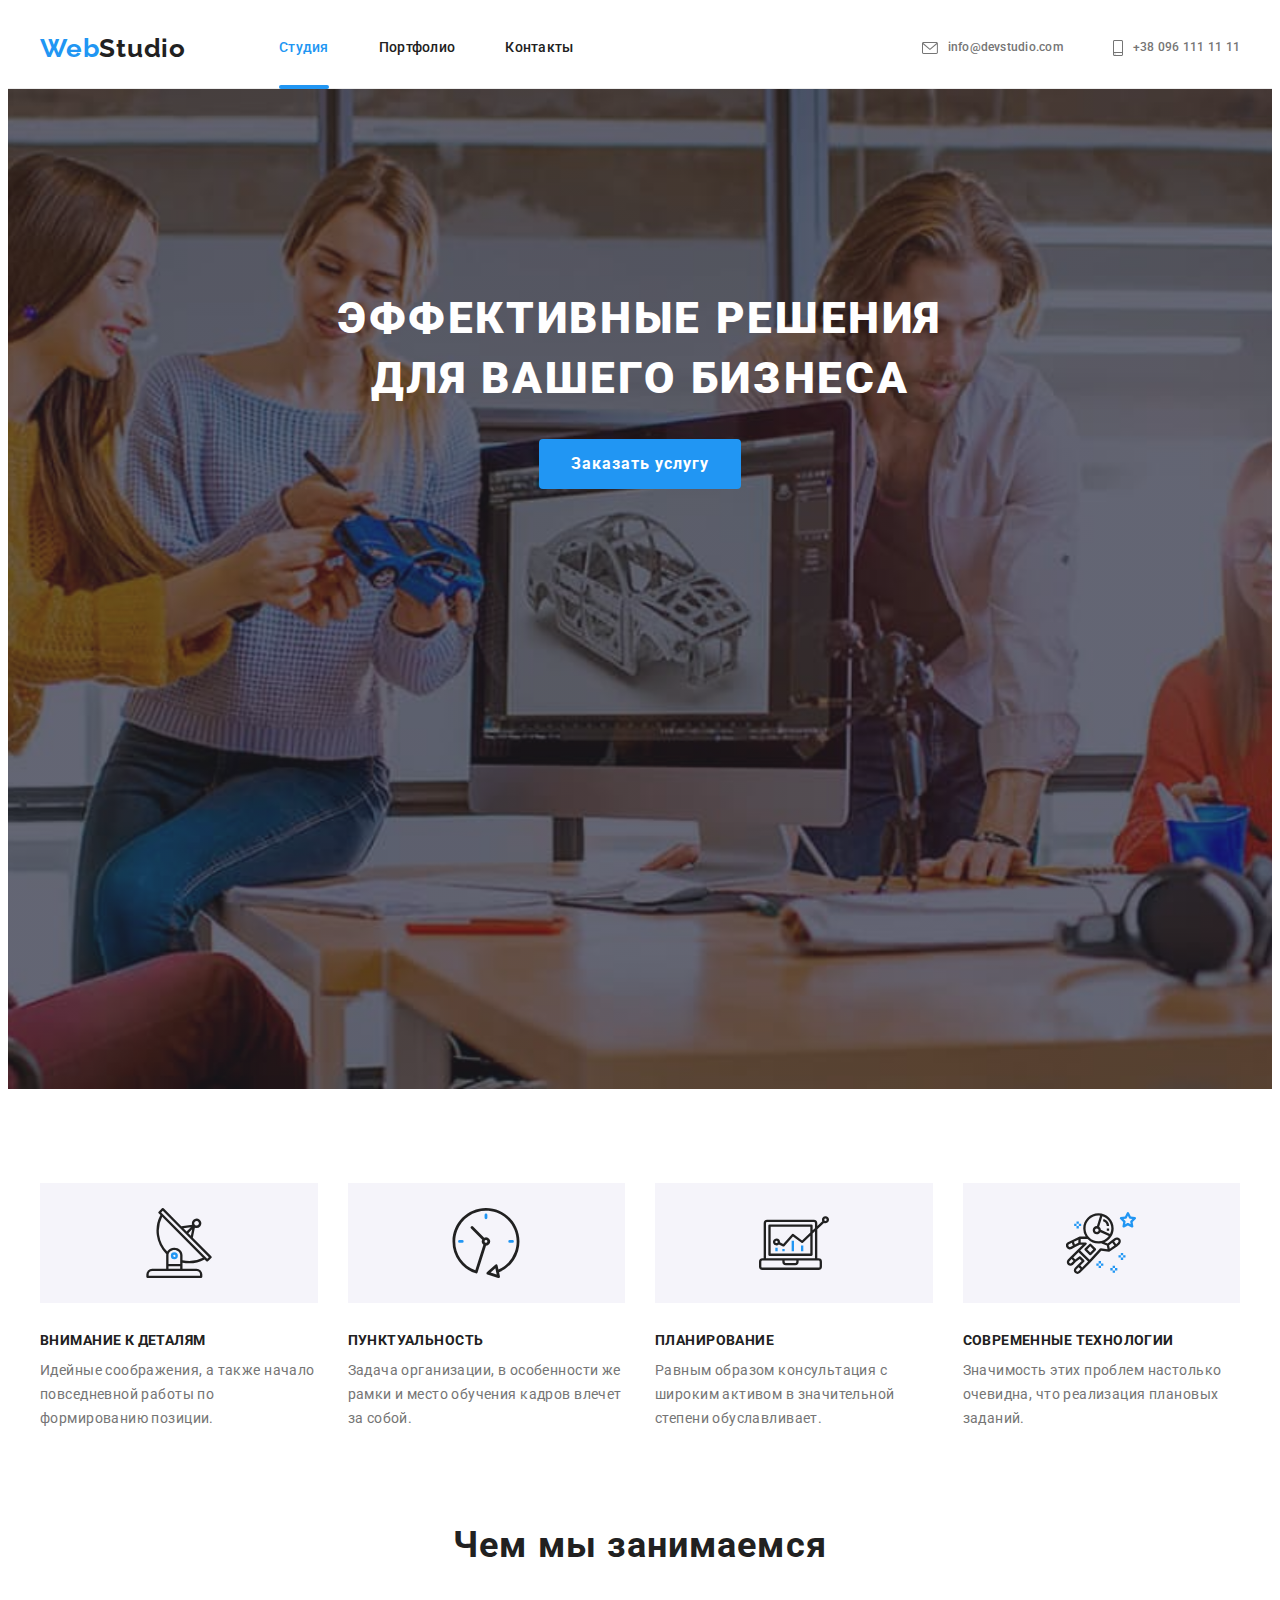
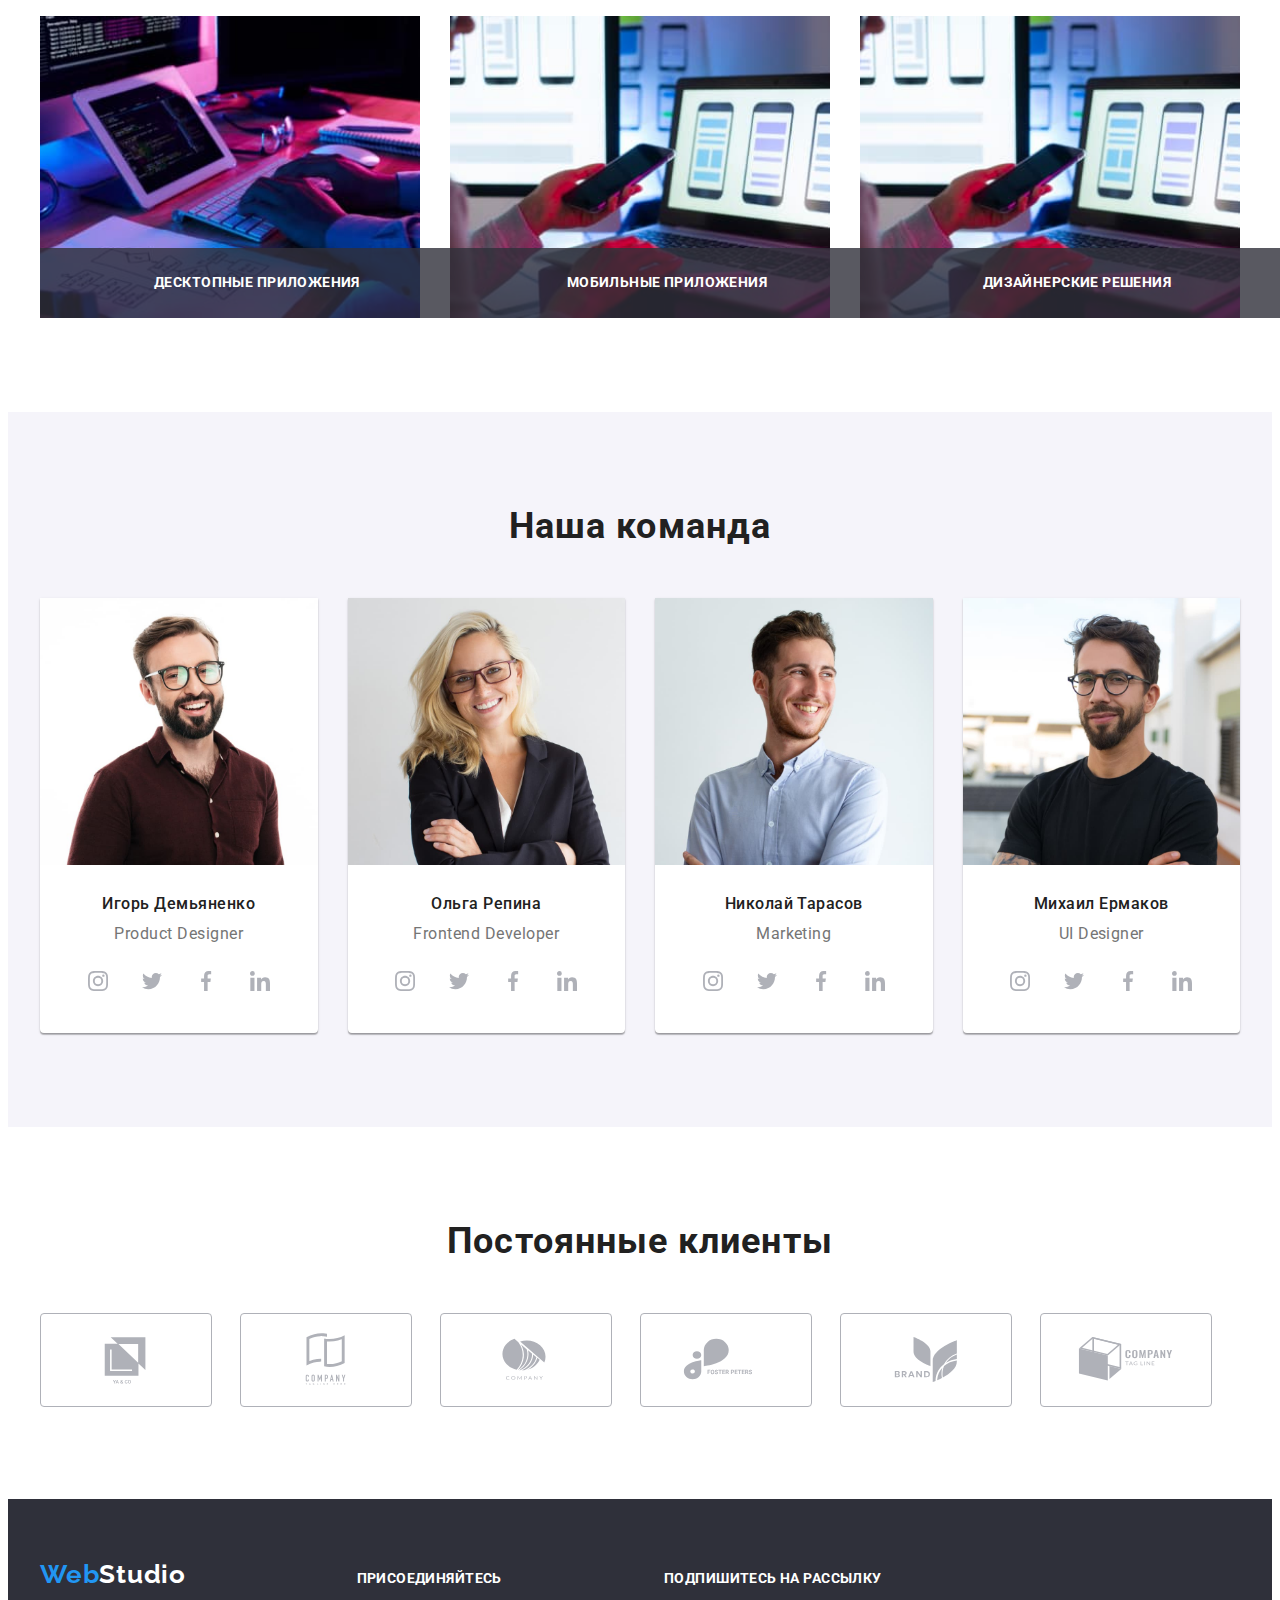
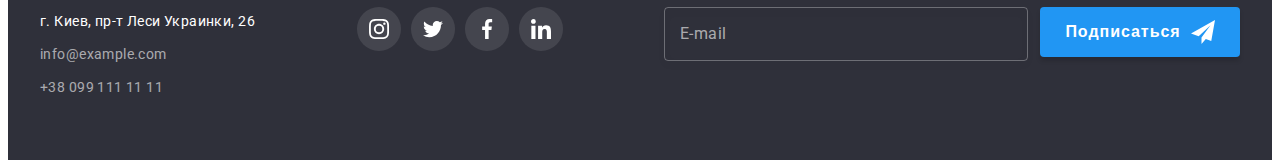
==== commit b5c99b43: "correct" ====
--- a/index.html
+++ b/index.html
@@ -24,11 +24,11 @@
     <header class="header">
       <div class="container header__container">
         <nav class="nav">
-          <a href="/index.html" class="logo"><span class="logo__span">Web</span>Studio</a>
+          <a href="" class="logo"><span class="logo__span">Web</span>Studio</a>
 
           <ul class="site-nav list">
             <li class="site-nav__item">
-              <a href="./index.html" class="site-nav__link current link">Студия</a>
+              <a href="./index.html" class="site-nav__link site-nav__link--current link">Студия</a>
             </li>
             <li class="site-nav__item">
               <a href="./portfolio.html" class="site-nav__link link">Портфолио</a>
@@ -56,15 +56,13 @@
             >
           </li>
         </ul>
-
-        <!------------------------ Mobile_menu -->
+        <!---------- mobile menu ------->
 
         <button type="button" class="mob-menu__btn-open">
           <svg width="40" height="40">
             <use class="" href="./images/icon.svg#icon-menu_40px-1"></use>
           </svg>
         </button>
-
       </div>
 
       <div class="mob-menu is-hidden">
@@ -78,7 +76,7 @@
 
             <ul class="mob-menu__list list">
               <li class="mob-menu__item">
-                <a href="./index.html" class="mob-menu__link current link"
+                <a href="./index.html" class="mob-menu__link mob-menu__link--current link"
                   >Студия</a
                 >
               </li>
@@ -124,7 +122,6 @@
           </div>
         </div>
       </div>
-
     </header>
 
     <main>
--- a/css/main.min.css
+++ b/css/main.min.css
@@ -1 +1 @@
-:root{--main-text-color: #757575;--title-text-color: #212121;--accent-color: #2196f3;--secondary-background-color: #2f303a;--primary-white-color: #ffffff;--general-background-color: #f5f4fa;--secondary-btn-color: #212121;--icon-color: #afb1b8;--timing-animation-function: cubic-bezier(0.4, 0, 0.2, 1)}p,h1,h2,h3,h4,h5,h6{margin:0}ul{margin:0;padding-left:0}img{display:block;max-width:100%;height:auto;width:100%}body{color:var(--main-text-color);font-family:"Roboto",sans-serif}.list{list-style:none;padding:0;margin:0}.link{text-decoration:none}.visually-hidden{position:absolute;white-space:nowrap;width:1px;height:1px;overflow:hidden;border:0;padding:0;clip:rect(0 0 0 0);clip-path:inset(50%);margin:-1px}.container{width:100%;padding-left:15px;padding-right:15px;margin:0 auto}@media screen and (min-width: 480px){.container{max-width:480px}}@media screen and (min-width: 768px){.container{max-width:768px}}@media screen and (min-width: 1200px){.container{max-width:1200px}}.section{background-color:var(--primary-white-color);padding-top:60px;padding-bottom:60px}@media screen and (min-width: 1200px){.section{padding-top:94px;padding-bottom:94px}}.header{background-color:var(--primary-white-color);border-bottom:1px solid #ececec}.header__container{display:flex;align-items:center;height:60px}@media screen and (min-width: 768px){.header__container{height:auto}}.nav{display:flex;align-items:center}.logo{color:var(--title-text-color);font-family:"Raleway",sans-serif;font-weight:700;font-size:24px;line-height:1.19;letter-spacing:.03em;text-decoration:none}@media screen and (min-width: 1200px){.logo{font-size:26px;line-height:1.19}}.logo__span{color:var(--accent-color)}.site-nav{display:none;margin-left:93px}@media screen and (min-width: 768px){.site-nav{display:flex}}@media screen and (min-width: 1200px){.site-nav{display:flex}}.site-nav__item:not(:last-child){margin-right:50px}.site-nav__link{display:block;padding-top:32px;padding-bottom:32px;color:var(--title-text-color);font-family:"Roboto",sans-serif;font-weight:500;font-size:14px;line-height:1.14;letter-spacing:.02em;transition:color 250ms var(--timing-animation-function)}.site-nav__link:hover,.site-nav__link:focus{color:var(--accent-color)}.current{color:var(--accent-color)}.current::after{content:"";position:absolute;left:0;bottom:-1px;display:block;width:100%;height:4px;border-radius:2px;background-color:var(--accent-color)}.site-contact{display:none}@media screen and (min-width: 768px){.site-contact{display:flex;flex-wrap:wrap;align-items:center;margin-left:84px}}@media screen and (min-width: 1200px){.site-contact{display:flex;margin-left:auto;align-items:center;justify-content:center}}@media screen and (min-width: 768px){.site-contact__item:not(:last-child){margin-bottom:10px}}@media screen and (min-width: 1200px){.site-contact__item:not(:last-child){margin-bottom:0}}.site-contact__item+.site-contact__item{margin-left:50px}@media screen and (min-width: 768px){.site-contact__item+.site-contact__item{margin-left:0}}@media screen and (min-width: 1200px){.site-contact__item+.site-contact__item{margin-left:50px}}.site-contact__icon{margin-right:10px;fill:currentColor}.site-contact .link{display:flex;align-items:center;justify-content:center;font-family:"Roboto",sans-serif;font-style:normal;font-weight:500;font-size:14px;line-height:1.14;letter-spacing:.02em;color:var(--main-text-color);transition:color 250ms var(--timing-animation-function)}.site-contact .link:hover,.site-contact .link:focus{color:var(--accent-color)}@media screen and (min-width: 768px){.site-contact .link{font-size:12px;line-height:1.16}}.mob-menu__btn-open{display:block;margin-left:auto;cursor:pointer;border:none;background-color:rgba(0,0,0,0);transition:fill 250ms var(--timing-animation-function)}.mob-menu__btn-open:hover,.mob-menu__btn-open:focus{fill:var(--accent-color)}@media screen and (min-width: 768px){.mob-menu__btn-open{display:none}}@media screen and (min-width: 1200px){.mob-menu__btn-open{display:none}}.mob-menu__container{padding-left:40px;padding-right:15px}.mob-menu{position:fixed;background-color:var(--primary-white-color);z-index:2;top:0;left:0;width:100vw;height:100vh;padding-top:10px;padding-bottom:48px}.mob-menu .mob-menu__container{display:flex;flex-direction:column;height:100%;justify-content:space-between;overflow:auto}.mob-menu__btn-close{display:block;margin-left:auto;cursor:pointer;border:none;background-color:rgba(0,0,0,0);transition:fill 250ms var(--timing-animation-function)}.mob-menu__btn-close:hover,.mob-menu__btn-close:focus{fill:var(--accent-color)}.mob-menu__item:not(:last-child){margin-bottom:32px}.mob-menu__link{font-weight:500;font-size:40px;line-height:1.17;text-align:center;letter-spacing:.02em;color:var(--title-text-color);transition:color 250ms var(--timing-animation-function)}@media screen and (min-width: 320px)and (max-width: 479px){.mob-menu__link{font-size:30px;line-height:1.16}}.mob-menu__link:hover,.mob-menu__link:focus{color:var(--accent-color)}.mob-menu-contact__item:not(:last-child){margin-bottom:32px}.mob-menu-contact__link{margin-bottom:32px;font-weight:500;font-size:34px;line-height:1.17;letter-spacing:.02em;color:var(--accent-color);transition:color 250ms var(--timing-animation-function)}@media screen and (min-width: 320px)and (max-width: 479px){.mob-menu-contact__link{font-size:24px;line-height:1.16}}.mob-menu-contact__link:hover,.mob-menu-contact__link:focus{color:#188ce8}.mob-menu-contact__link--grey{font-weight:500;font-size:24px;line-height:1.16;letter-spacing:.02em;color:var(--main-text-color);transition:color 250ms var(--timing-animation-function)}@media screen and (min-width: 320px)and (max-width: 479px){.mob-menu-contact__link--grey{font-size:14px;line-height:1.15}}.mob-menu-contact__link--grey:hover,.mob-menu-contact__link--grey:focus{color:var(--accent-color)}.mob-menu-soc__list{margin-top:64px;display:flex;flex-wrap:wrap;gap:20px}.mob-menu-soc__link{font-weight:500;font-size:18px;line-height:1.22;letter-spacing:.02em;color:var(--accent-color);transition:color 250ms var(--timing-animation-function)}.mob-menu-soc__link:hover,.mob-menu-soc__link:focus{color:#188ce8}.mob-menu-soc__item{position:relative}.mob-menu-soc__item:not(:last-child):after{content:"";position:absolute;width:22px;height:0px;left:100%;top:50%;border:1px solid rgba(33,33,33,.2);background-color:rgba(33,33,33,.2);transform:rotate(90deg)}.hero{max-width:100%;height:400px;margin:0 auto;padding:118px 0;text-align:center;background-image:linear-gradient(rgba(47, 48, 58, 0.4), rgba(47, 48, 58, 0.4)),url(../images/hero-mob.jpg);background-repeat:no-repeat;background-position:center;background-size:cover}@media(min-device-pixel-ratio: 2),(min-resolution: 192dpi),(min-resolution: 2dppx){.hero{background-image:linear-gradient(rgba(47, 48, 58, 0.4), rgba(47, 48, 58, 0.4)),url(../images/hero-mob-2x.jpg)}}@media screen and (min-width: 768px){.hero{max-width:768px;height:400px;background-image:linear-gradient(rgba(47, 48, 58, 0.4), rgba(47, 48, 58, 0.4)),url(../images/hero-tab.jpg)}}@media screen and (min-width: 768px)and (min-device-pixel-ratio: 2),screen and (min-width: 768px)and (min-resolution: 192dpi),screen and (min-width: 768px)and (min-resolution: 2dppx){.hero{background-image:linear-gradient(rgba(47, 48, 58, 0.4), rgba(47, 48, 58, 0.4)),url(../images/hero-tab-2x.jpg)}}@media screen and (min-width: 1200px){.hero{padding:200px 0;max-width:1600px;height:600px;background-image:linear-gradient(rgba(47, 48, 58, 0.4), rgba(47, 48, 58, 0.4)),url(../images/hero-bg.jpg)}}@media screen and (min-width: 1200px)and (min-device-pixel-ratio: 2),screen and (min-width: 1200px)and (min-resolution: 192dpi),screen and (min-width: 1200px)and (min-resolution: 2dppx){.hero{background-image:linear-gradient(rgba(47, 48, 58, 0.4), rgba(47, 48, 58, 0.4)),url(../images/hero-bg-2x.jpg)}}.hero__title{margin:0 auto 30px auto;max-width:360px;color:var(--primary-white-color);font-weight:900;font-size:26px;line-height:1.61;letter-spacing:.06em;text-transform:uppercase}@media screen and (min-width: 1200px){.hero__title{max-width:696px;font-size:44px;line-height:1.36}}.hero__btn{display:inline-block;border-radius:4px;padding:10px 32px;min-width:200px;color:var(--primary-white-color);background-color:var(--accent-color);cursor:pointer;font-family:inherit;font-weight:700;font-size:16px;line-height:1.88;letter-spacing:.06em;border:none}.hero__btn:hover,.hero__btn:focus{background-color:var(--accent-color)}.feature-list{display:flex;flex-wrap:wrap;gap:30px}.feature-list__item{width:100%}@media screen and (min-width: 768px){.feature-list__item{width:calc((100% - 30px)/2)}}@media screen and (min-width: 1200px){.feature-list__item{width:calc((100% - 90px)/4)}}.feature-list__box{display:flex;align-items:center;justify-content:center;width:100%;height:120px;margin-bottom:30px;background-color:var(--general-background-color)}.feature-list__title{margin-bottom:10px;color:var(--title-text-color);font-size:14px;line-height:1.14;letter-spacing:.03em;text-transform:uppercase}.feature-list__text{color:var(--main-text-color);font-size:14px;line-height:1.71;letter-spacing:.03em}.occopy{padding-top:0}.section--hidden{display:none}@media screen and (min-width: 1200px){.section--hidden{display:block}}.no-padding{padding-top:0}.about{display:flex;margin-left:-30px;margin-top:-30px}.about__item{flex-basis:calc(33.3333333333% - 30px);margin-left:30px;margin-top:30px}.thumb{position:relative}.thumb__label{position:absolute;width:100%;bottom:0;padding:27px;font-weight:700;font-size:14px;line-height:1.14;text-align:center;letter-spacing:.03em;text-transform:uppercase;color:var(--primary-white-color);background-color:rgba(47,48,58,.8)}.section__title{margin-bottom:30px;color:var(--title-text-color);font-size:28px;line-height:1.18;text-align:center;letter-spacing:.03em}@media screen and (min-width: 1200px){.section__title{margin-bottom:50px;font-size:36px;line-height:1.16}}.team{background-color:var(--general-background-color)}.team-list__item{width:100%;background-color:var(--primary-white-color);box-shadow:0px 1px 3px rgba(0,0,0,.12),0px 1px 1px rgba(0,0,0,.14),0px 2px 1px rgba(0,0,0,.2);border-radius:0px 0px 4px 4px}@media screen and (min-width: 768px){.team-list__item{width:calc((100% - 30px)/2)}}@media screen and (min-width: 1200px){.team-list__item{width:calc((100% - 90px)/4)}}.team-card{text-align:center;padding:30px 0;width:100%}.team-list{display:flex;flex-wrap:wrap;gap:30px}.team-card__name{margin-bottom:10px;color:var(--title-text-color);font-weight:500;font-size:16px;line-height:1.18;letter-spacing:.03em}.team-card__pos{color:var(--main-text-color);font-size:16px;line-height:1.19;letter-spacing:.03em;margin-bottom:16px}.soc-list{display:flex;justify-content:center}.soc-list__item{width:44px;height:44px;margin-left:10px}.soc-list__item:first-child{margin-left:0}.soc-list__link{display:flex;align-items:center;justify-content:center;width:100%;height:100%;border-radius:50%;background-color:var(--primary-white-color);color:var(--icon-color);transition:background-color 250ms var(--timing-animation-function),color 250ms var(--timing-animation-function)}.soc-list__link:hover,.soc-list__link:focus{background-color:var(--accent-color);color:var(--primary-white-color)}.soc-list__icon{fill:currentColor}.clients-list{display:flex;flex-wrap:wrap;gap:30px}.clients-list__item{height:92px;width:calc((100% - 30px)/2)}@media screen and (min-width: 768px){.clients-list__item{width:calc((100% - 60px)/3)}}@media screen and (min-width: 1200px){.clients-list__item{width:170px;height:92px}}.clients-list__link{display:flex;align-items:center;justify-content:center;width:100%;height:100%;border:1px solid var(--icon-color);border-radius:4px;color:var(--icon-color);transition:color 250ms var(--timing-animation-function),border 250ms var(--timing-animation-function)}.clients-list__link:hover,.clients-list__link:focus{color:var(--accent-color);border:1px solid var(--accent-color)}.clients-list__icon{fill:currentColor}.footer{background-color:var(--secondary-background-color);padding-top:60px;padding-bottom:60px}.footer__container{text-align:center}@media screen and (min-width: 768px){.footer__container{display:flex;flex-wrap:wrap;justify-content:space-around}}@media screen and (min-width: 1200px){.footer__container{display:flex;align-items:baseline;justify-content:space-between;text-align:inherit}}.footer-contact{margin-bottom:60px}@media screen and (min-width: 1200px){.footer-contact{margin-bottom:0}}.logo{display:inline-block;font-family:"Raleway",sans-serif;font-weight:700;font-size:24px;line-height:1.19;letter-spacing:.03em;text-decoration:none}@media screen and (min-width: 1200px){.logo{font-size:26px;line-height:1.19}}.footer__logo{color:var(--primary-white-color);margin-bottom:20px}.footer-list__link{display:inline-block;margin-bottom:8px;color:rgba(255,255,255,.6);font-family:"Roboto";font-style:normal;font-weight:400;font-size:14px;line-height:1.71;letter-spacing:.03em;text-decoration:none;transition:color 250ms var(--timing-animation-function)}@media screen and (min-width: 1200px){.footer-list__link{margin-bottom:9px}}.footer-list__link:hover,.footer-list__link:focus{color:var(--accent-color)}.footer-list__link--white{color:var(--primary-white-color)}.no-margin{margin-bottom:0}.footer-box-soc{margin-bottom:60px}@media screen and (min-width: 1200px){.footer-box-soc{margin-bottom:0}}.footer-soc-list{display:flex;justify-content:center}.footer-soc-list__item{width:44px;height:44px;margin-left:10px}.footer-soc-list__item:first-child{margin-left:0}.footer-soc-list__link{display:flex;align-items:center;justify-content:center;width:100%;height:100%;border-radius:50%;background:rgba(255,255,255,.1);color:var(--icon-color);transition:background-color 250ms var(--timing-animation-function),color 250ms var(--timing-animation-function)}.footer-soc-list__link:hover,.footer-soc-list__link:focus{background-color:var(--accent-color);color:var(--primary-white-color)}.footer-soc-list__icon{fill:currentColor}.footer-form{width:100%}@media screen and (min-width: 1200px){.footer-form{width:auto}}@media screen and (min-width: 1200px){.footer-form__field{display:flex}}.footer-title{margin-bottom:20px;font-family:"Roboto";font-style:normal;font-size:14px;line-height:1.14;letter-spacing:.03em;text-transform:uppercase;color:var(--primary-white-color)}.footer-form__wrap{position:relative;margin-bottom:20px}@media screen and (min-width: 1200px){.footer-form__wrap{margin-bottom:0}}.footer-form__lable{position:absolute;top:50%;left:0;transform:translateY(-50%);padding-left:16px;font-weight:400;font-size:16px;line-height:1.25;letter-spacing:.03em;color:rgba(255,255,255,.6)}@media screen and (min-width: 768px){.footer-form__lable{position:absolute;top:50%;left:20%}}@media screen and (min-width: 1200px){.footer-form__lable{position:absolute;top:50%;left:0}}.footer-form__input:focus+.footer-form__lable{color:var(--primary-white-color);transform:translateY(-120%)}.footer-form__input:not(:placeholder-shown)+.footer-form__lable{color:var(--primary-white-color);transform:translateY(-120%)}.footer-form__input{width:100%;max-width:450px;height:50px;color:var(--main-text-color);font:inherit;border:1px solid rgba(255,255,255,.3);filter:drop-shadow(0px 4px 4px rgba(0, 0, 0, 0.15));border-radius:4px;background-color:rgba(0,0,0,0);transition:transform 250ms var(--timing-animation-function),color 250ms var(--timing-animation-function)}@media screen and (min-width: 1200px){.footer-form__input{width:358px;height:50px}}.form-btn{display:inline-flex;align-items:center;justify-content:center;border:none;background-color:var(--accent-color);box-shadow:0px 4px 4px rgba(0,0,0,.15);border-radius:4px;min-width:200px;height:50px;cursor:pointer;font-weight:700;font-size:16px;line-height:1.88;letter-spacing:.06em;color:var(--primary-white-color);transition:background-color 250ms var(--timing-animation-function)}@media screen and (min-width: 1200px){.form-btn{margin-left:12px}}.form-btn:hover,.form-btn:focus{background-color:#188ce8}.footer-form__icon{margin-left:10px}.backdrop{position:fixed;top:0;left:0;width:100%;height:100%;background-color:rgba(0,0,0,.2);transition:opacity 300ms linear,visibility 300ms linear;padding:93px 15px 94px 15px;overflow-y:scroll}@media screen and (min-width: 1200px){.backdrop{padding:0}}.modal{padding:40px;background-color:var(--primary-white-color);box-shadow:0px 1px 3px rgba(0,0,0,.12),0px 1px 1px rgba(0,0,0,.14),0px 2px 1px rgba(0,0,0,.2);border-radius:4px;transition:transform 300ms var(--timing-animation-function)}.backdrop.is-hidden .modal{transform:translate(-50%, -50%) scale(1)}@media screen and (min-width: 480px){.modal{position:absolute;width:450px;height:609px;padding:40px;top:50%;left:50%;transform:translate(-50%, -50%) scale(1)}}@media screen and (min-width: 1200px){.modal{position:absolute;width:528px;height:581px;padding:40px;top:50%;left:50%;transform:translate(-50%, -50%) scale(1)}}.modale-close-btn{position:absolute;top:101px;right:23px;width:30px;height:30px;border:1px solid rgba(0,0,0,.1);border-radius:50%;background-color:rgba(0,0,0,0);display:flex;align-items:center;justify-content:center;cursor:pointer;outline:rgba(0,0,0,0);transition:color 250ms linear,box-shadow 250ms linear,background-color 250ms linear,transform 250ms cubic-bezier(0.4, 0, 0.2, 1)}.modale-close-btn:hover,.modale-close-btn:focus{fill:var(--accent-color)}@media screen and (min-width: 480px){.modale-close-btn{position:absolute;top:8px;right:8px;width:30px;height:30px}}@media screen and (min-width: 1200px){.modale-close-btn{position:absolute;top:8px;right:8px;width:30px;height:30px}}.is-hidden{visibility:hidden;opacity:0;pointer-events:none}.modal-title{font-weight:700;font-size:20px;line-height:1.5;text-align:center;letter-spacing:.03em;color:var(--title-text-color);margin-bottom:12px}@media screen and (min-width: 320px)and (max-width: 479px){.modal-title{font-size:18px;line-height:1.5;text-align:center;letter-spacing:.02em}}@media screen and (min-width: 1200px){.modal-title{line-height:1.15}}.modal-field{margin-bottom:10px}.modal-field--no-padding{margin-bottom:0}.modal-field--padding{margin-bottom:20px}.input-wrap{position:relative}.modal-input{width:100%;height:40px;padding-left:42px;border:1px solid rgba(33,33,33,.2);border-radius:4px;background-color:rgba(0,0,0,0);outline:rgba(0,0,0,0);cursor:pointer;transition:color 250ms linear,border-color 250ms linear,transform 250ms cubic-bezier(0.4, 0, 0.2, 1)}.modal-input:focus{outline:1px solid var(--accent-color);border-color:var(--accent-color);border-radius:4px}.input-icon{position:absolute;left:12px;top:50%;transform:translateY(-50%)}.modal-input:focus+.input-icon{fill:var(--accent-color);border-color:var(--accent-color)}.modale-btn{display:block;border-radius:4px;padding:10px 32px;min-width:200px;margin:30px auto 0 auto;color:var(--primary-white-color);background-color:var(--accent-color);cursor:pointer;font-family:inherit;font-weight:700;font-size:16px;line-height:1.88;letter-spacing:.06em;border:none;transition:color 250ms linear,border-color 250ms linear,transform 250ms cubic-bezier(0.4, 0, 0.2, 1)}.modale-btn:hover,.modale-btn:focus{background-color:#188ce8;box-shadow:0px 4px 4px rgba(0,0,0,.15)}.modal-lable{display:block;margin-bottom:4px;font-size:12px;line-height:1.16;letter-spacing:.01em;color:var(--main-text-color)}.modal-textarea{width:100%;height:120px;padding:12px 16px;border:1px solid rgba(33,33,33,.2);border-radius:4px;outline:rgba(0,0,0,0);resize:none}.modal-textarea:focus{outline:1px solid var(--accent-color);border-color:var(--accent-color);border-radius:4px}.modal-textarea::placeholder{font-size:14;line-height:1.16;letter-spacing:.01em;color:rgba(117,117,117,.5)}.check-text::before{content:"";width:16px;height:15px;border:2px solid;color:var(--header-color);margin-right:7px}@media screen and (min-width: 320px){.check-text{display:flex;flex-wrap:wrap;font-size:10px;line-height:1.16;letter-spacing:.01em;justify-content:center}}@media screen and (min-width: 480px){.check-text{font-weight:400;font-size:12px;line-height:1.16;letter-spacing:.02em;color:var(--main-text-color);display:flex;align-items:center}}.check-text a{color:var(--accent-color)}@media screen and (min-width: 1200px){.check-text{font-size:14px;line-height:2;letter-spacing:.03em}}.check-text span{width:16px;height:15px;margin-right:8px;border:2px solid var(--secondary-btn-color);border-radius:4px;display:flex;align-items:center;justify-content:center}@media screen and (min-width: 320px){.check-text span{width:13px;height:12px;margin-right:5px}}.check-input:checked+.check-text::before{background-color:var(--accent-color);background-image:url(../images/Vector5.svg);background-repeat:no-repeat;background-position:center;border:none;margin-right:7px}.check-input:focus+.check-text::before{background-origin:border-box;border-color:var(--accent-color)}.filter{display:flex;flex-wrap:wrap;margin-bottom:40px}@media screen and (min-width: 768px){.filter{margin-bottom:30px;justify-content:center}}@media screen and (min-width: 1200px){.filter{margin-bottom:50px;justify-content:center}}.filter__item:not(:last-child){margin-right:8px}.filter__item:nth-child(-n+3){margin-bottom:15px}@media screen and (min-width: 768px){.filter__item:nth-child(-n+3){margin-bottom:0}}.filter__btn{display:inline-block;border-radius:4px;padding:6px 22px;color:var(--secondary-btn-color);background-color:var(--general-background-color);cursor:pointer;font-family:inherit;font-style:normal;font-weight:500;font-size:16px;line-height:1.62;letter-spacing:.03em;border:none;transition:background-color 250ms var(--timing-animation-function),color 250ms var(--timing-animation-function),box-shadow 250ms var(--timing-animation-function)}.filter__btn:hover,.filter__btn:focus{color:var(--primary-white-color);background-color:var(--accent-color);box-shadow:0px 3px 1px rgba(0,0,0,.1),0px 1px 2px rgba(0,0,0,.08),0px 2px 2px rgba(0,0,0,.12)}.team{background-color:var(--general-background-color)}.team-list__item{width:100%;background-color:var(--primary-white-color);box-shadow:0px 1px 3px rgba(0,0,0,.12),0px 1px 1px rgba(0,0,0,.14),0px 2px 1px rgba(0,0,0,.2);border-radius:0px 0px 4px 4px}@media screen and (min-width: 768px){.team-list__item{width:calc((100% - 30px)/2)}}@media screen and (min-width: 1200px){.team-list__item{width:calc((100% - 90px)/4)}}.team-card{text-align:center;padding:30px 0;width:100%}.team-list{display:flex;flex-wrap:wrap;gap:30px}.team-card__name{margin-bottom:10px;color:var(--title-text-color);font-weight:500;font-size:16px;line-height:1.18;letter-spacing:.03em}.team-card__pos{color:var(--main-text-color);font-size:16px;line-height:1.19;letter-spacing:.03em;margin-bottom:16px}.soc-list{display:flex;justify-content:center}.soc-list__item{width:44px;height:44px;margin-left:10px}.soc-list__item:first-child{margin-left:0}.soc-list__link{display:flex;align-items:center;justify-content:center;width:100%;height:100%;border-radius:50%;background-color:var(--primary-white-color);color:var(--icon-color);transition:background-color 250ms var(--timing-animation-function),color 250ms var(--timing-animation-function)}.soc-list__link:hover,.soc-list__link:focus{background-color:var(--accent-color);color:var(--primary-white-color)}.soc-list__icon{fill:currentColor}.works-list{display:flex;flex-wrap:wrap;gap:30px}.works-list__item{width:100%;cursor:pointer;border:1px solid #eee;transition:box-shadow 250ms var(--timing-animation-function)}@media screen and (min-width: 768px){.works-list__item{width:calc((100% - 30px)/2)}}@media screen and (min-width: 1200px){.works-list__item{width:calc((100% - 60px)/3)}}.works-list__item:hover{box-shadow:0px 1px 1px rgba(0,0,0,.12),0px 4px 4px rgba(0,0,0,.06),1px 4px 6px rgba(0,0,0,.16)}.works-item .title{margin-bottom:4px}.works-card{position:relative;overflow:hidden}.works-card__text{position:absolute;top:1px;height:100%;width:100%;background-color:rgba(33,150,243,.9);padding:63px 24px;font-size:18px;line-height:1.55;letter-spacing:.03em;color:var(--primary-white-color);transform:translateY(100%);transition:transform 250ms var(--timing-animation-function)}.works-list__link:hover .works-card__text,.works-list__link:focus .works-card__text{transform:translateY(0)}.works-card__meta{padding:20px 24px}.works-card__title{color:var(--title-text-color);font-size:18px;line-height:2;letter-spacing:.06em}.works-card__type{color:var(--main-text-color);font-size:16px;line-height:1.88;letter-spacing:.03em}/*# sourceMappingURL=main.min.css.map */+:root{--main-text-color: #757575;--title-text-color: #212121;--accent-color: #2196f3;--secondary-background-color: #2f303a;--primary-white-color: #ffffff;--general-background-color: #f5f4fa;--secondary-btn-color: #212121;--icon-color: #afb1b8;--timing-animation-function: cubic-bezier(0.4, 0, 0.2, 1)}p,h1,h2,h3,h4,h5,h6{margin:0}ul{margin:0;padding-left:0}img{display:block;max-width:100%;height:auto;width:100%}body{color:var(--main-text-color);font-family:"Roboto",sans-serif}.list{list-style:none;padding:0;margin:0}.link{text-decoration:none}.visually-hidden{position:absolute;white-space:nowrap;width:1px;height:1px;overflow:hidden;border:0;padding:0;clip:rect(0 0 0 0);clip-path:inset(50%);margin:-1px}.container{width:100%;padding-left:15px;padding-right:15px;margin:0 auto}@media screen and (min-width: 480px){.container{max-width:480px}}@media screen and (min-width: 768px){.container{max-width:768px}}@media screen and (min-width: 1200px){.container{max-width:1200px}}.section{background-color:var(--primary-white-color);padding-top:60px;padding-bottom:60px}@media screen and (min-width: 1200px){.section{padding-top:94px;padding-bottom:94px}}.header{background-color:var(--primary-white-color);border-bottom:1px solid #ececec}.header__container{display:flex;align-items:center;height:60px}@media screen and (min-width: 768px){.header__container{height:auto}}.nav{display:flex;align-items:center}.logo{color:var(--title-text-color);font-family:"Raleway",sans-serif;font-weight:700;font-size:24px;line-height:1.19;letter-spacing:.03em;text-decoration:none}@media screen and (min-width: 1200px){.logo{font-size:26px;line-height:1.19}}.logo__span{color:var(--accent-color)}.site-nav{display:none;margin-left:93px}@media screen and (min-width: 768px){.site-nav{display:flex}}@media screen and (min-width: 1200px){.site-nav{display:flex}}.site-nav__item:not(:last-child){margin-right:50px}.site-nav__link{position:relative;display:block;padding-top:32px;padding-bottom:32px;color:var(--title-text-color);font-family:"Roboto",sans-serif;font-weight:500;font-size:14px;line-height:1.14;letter-spacing:.02em;transition:color 250ms var(--timing-animation-function)}.site-nav__link:hover,.site-nav__link:focus{color:var(--accent-color)}.site-nav__link--current{color:var(--accent-color)}.site-nav__link--current::after{content:"";position:absolute;left:0;bottom:-1px;display:block;width:100%;height:4px;border-radius:2px;background-color:var(--accent-color)}.site-contact{display:none}@media screen and (min-width: 768px){.site-contact{display:flex;flex-wrap:wrap;align-items:center;margin-left:84px}}@media screen and (min-width: 1200px){.site-contact{display:flex;margin-left:auto;align-items:center;justify-content:center}}@media screen and (min-width: 768px){.site-contact__item:not(:last-child){margin-bottom:10px}}@media screen and (min-width: 1200px){.site-contact__item:not(:last-child){margin-bottom:0}}.site-contact__item+.site-contact__item{margin-left:50px}@media screen and (min-width: 768px){.site-contact__item+.site-contact__item{margin-left:0}}@media screen and (min-width: 1200px){.site-contact__item+.site-contact__item{margin-left:50px}}.site-contact__icon{margin-right:10px;fill:currentColor}.site-contact .link{display:flex;align-items:center;justify-content:center;font-family:"Roboto",sans-serif;font-style:normal;font-weight:500;font-size:14px;line-height:1.14;letter-spacing:.02em;color:var(--main-text-color);transition:color 250ms var(--timing-animation-function)}.site-contact .link:hover,.site-contact .link:focus{color:var(--accent-color)}@media screen and (min-width: 768px){.site-contact .link{font-size:12px;line-height:1.16}}.mob-menu__btn-open{display:block;margin-left:auto;cursor:pointer;border:none;background-color:rgba(0,0,0,0);transition:fill 250ms var(--timing-animation-function)}.mob-menu__btn-open:hover,.mob-menu__btn-open:focus{fill:var(--accent-color)}@media screen and (min-width: 768px){.mob-menu__btn-open{display:none}}@media screen and (min-width: 1200px){.mob-menu__btn-open{display:none}}.mob-menu__container{padding-left:40px;padding-right:15px}.mob-menu{position:fixed;background-color:var(--primary-white-color);z-index:2;top:0;left:0;width:100vw;height:100vh;padding-top:10px;padding-bottom:48px}.mob-menu .mob-menu__container{display:flex;flex-direction:column;height:100%;justify-content:space-between;overflow:auto}.mob-menu__btn-close{display:block;margin-left:auto;cursor:pointer;border:none;background-color:rgba(0,0,0,0);transition:fill 250ms var(--timing-animation-function)}.mob-menu__btn-close:hover,.mob-menu__btn-close:focus{fill:var(--accent-color)}.mob-menu__item:not(:last-child){margin-bottom:32px}.mob-menu__link{font-weight:500;font-size:40px;line-height:1.17;text-align:center;letter-spacing:.02em;color:var(--title-text-color);transition:color 250ms var(--timing-animation-function)}@media screen and (min-width: 320px)and (max-width: 479px){.mob-menu__link{font-size:30px;line-height:1.16}}.mob-menu__link:hover,.mob-menu__link:focus{color:var(--accent-color)}.mob-menu-contact__item:not(:last-child){margin-bottom:32px}.mob-menu-contact__link{margin-bottom:32px;font-weight:500;font-size:34px;line-height:1.17;letter-spacing:.02em;color:var(--accent-color);transition:color 250ms var(--timing-animation-function)}@media screen and (min-width: 320px)and (max-width: 479px){.mob-menu-contact__link{font-size:24px;line-height:1.16}}.mob-menu-contact__link:hover,.mob-menu-contact__link:focus{color:#188ce8}.mob-menu-contact__link--grey{font-weight:500;font-size:24px;line-height:1.16;letter-spacing:.02em;color:var(--main-text-color);transition:color 250ms var(--timing-animation-function)}@media screen and (min-width: 320px)and (max-width: 479px){.mob-menu-contact__link--grey{font-size:14px;line-height:1.15}}.mob-menu-contact__link--grey:hover,.mob-menu-contact__link--grey:focus{color:var(--accent-color)}.mob-menu-soc__list{margin-top:64px;display:flex;flex-wrap:wrap;gap:20px}.mob-menu-soc__link{font-weight:500;font-size:18px;line-height:1.22;letter-spacing:.02em;color:var(--accent-color);transition:color 250ms var(--timing-animation-function)}.mob-menu-soc__link:hover,.mob-menu-soc__link:focus{color:#188ce8}.mob-menu-soc__item{position:relative}.mob-menu-soc__item:not(:last-child):after{content:"";position:absolute;width:22px;height:0px;left:100%;top:50%;border:1px solid rgba(33,33,33,.2);background-color:rgba(33,33,33,.2);transform:rotate(90deg)}.hero{max-width:100%;height:400px;margin:0 auto;padding:118px 0;text-align:center;background-image:linear-gradient(rgba(47, 48, 58, 0.4), rgba(47, 48, 58, 0.4)),url(../images/hero-mob.jpg);background-repeat:no-repeat;background-position:center;background-size:cover}@media(min-device-pixel-ratio: 2),(min-resolution: 192dpi),(min-resolution: 2dppx){.hero{background-image:linear-gradient(rgba(47, 48, 58, 0.4), rgba(47, 48, 58, 0.4)),url(../images/hero-mob-2x.jpg)}}@media screen and (min-width: 768px){.hero{max-width:768px;height:400px;background-image:linear-gradient(rgba(47, 48, 58, 0.4), rgba(47, 48, 58, 0.4)),url(../images/hero-tab.jpg)}}@media screen and (min-width: 768px)and (min-device-pixel-ratio: 2),screen and (min-width: 768px)and (min-resolution: 192dpi),screen and (min-width: 768px)and (min-resolution: 2dppx){.hero{background-image:linear-gradient(rgba(47, 48, 58, 0.4), rgba(47, 48, 58, 0.4)),url(../images/hero-tab-2x.jpg)}}@media screen and (min-width: 1200px){.hero{padding:200px 0;max-width:1600px;height:600px;background-image:linear-gradient(rgba(47, 48, 58, 0.4), rgba(47, 48, 58, 0.4)),url(../images/hero-bg.jpg)}}@media screen and (min-width: 1200px)and (min-device-pixel-ratio: 2),screen and (min-width: 1200px)and (min-resolution: 192dpi),screen and (min-width: 1200px)and (min-resolution: 2dppx){.hero{background-image:linear-gradient(rgba(47, 48, 58, 0.4), rgba(47, 48, 58, 0.4)),url(../images/hero-bg-2x.jpg)}}.hero__title{margin:0 auto 30px auto;max-width:360px;color:var(--primary-white-color);font-weight:900;font-size:26px;line-height:1.61;letter-spacing:.06em;text-transform:uppercase}@media screen and (min-width: 1200px){.hero__title{max-width:696px;font-size:44px;line-height:1.36}}.hero__btn{display:inline-block;border-radius:4px;padding:10px 32px;min-width:200px;color:var(--primary-white-color);background-color:var(--accent-color);cursor:pointer;font-family:inherit;font-weight:700;font-size:16px;line-height:1.88;letter-spacing:.06em;border:none}.hero__btn:hover,.hero__btn:focus{background-color:var(--accent-color)}.feature-list{display:flex;flex-wrap:wrap;gap:30px}.feature-list__item{width:100%}@media screen and (min-width: 768px){.feature-list__item{width:calc((100% - 30px)/2)}}@media screen and (min-width: 1200px){.feature-list__item{width:calc((100% - 90px)/4)}}.feature-list__box{display:flex;align-items:center;justify-content:center;width:100%;height:120px;margin-bottom:30px;background-color:var(--general-background-color)}.feature-list__title{margin-bottom:10px;color:var(--title-text-color);font-size:14px;line-height:1.14;letter-spacing:.03em;text-transform:uppercase}.feature-list__text{color:var(--main-text-color);font-size:14px;line-height:1.71;letter-spacing:.03em}.occopy{padding-top:0}.section--hidden{display:none}@media screen and (min-width: 1200px){.section--hidden{display:block}}.no-padding{padding-top:0}.about{display:flex;margin-left:-30px;margin-top:-30px}.about__item{flex-basis:calc(33.3333333333% - 30px);margin-left:30px;margin-top:30px}.thumb{position:relative}.thumb__label{position:absolute;width:100%;bottom:0;padding:27px;font-weight:700;font-size:14px;line-height:1.14;text-align:center;letter-spacing:.03em;text-transform:uppercase;color:var(--primary-white-color);background-color:rgba(47,48,58,.8)}.section__title{margin-bottom:30px;color:var(--title-text-color);font-size:28px;line-height:1.18;text-align:center;letter-spacing:.03em}@media screen and (min-width: 1200px){.section__title{margin-bottom:50px;font-size:36px;line-height:1.16}}.team{background-color:var(--general-background-color)}.team-list__item{width:100%;background-color:var(--primary-white-color);box-shadow:0px 1px 3px rgba(0,0,0,.12),0px 1px 1px rgba(0,0,0,.14),0px 2px 1px rgba(0,0,0,.2);border-radius:0px 0px 4px 4px}@media screen and (min-width: 768px){.team-list__item{width:calc((100% - 30px)/2)}}@media screen and (min-width: 1200px){.team-list__item{width:calc((100% - 90px)/4)}}.team-card{text-align:center;padding:30px 0;width:100%}.team-list{display:flex;flex-wrap:wrap;gap:30px}.team-card__name{margin-bottom:10px;color:var(--title-text-color);font-weight:500;font-size:16px;line-height:1.18;letter-spacing:.03em}.team-card__pos{color:var(--main-text-color);font-size:16px;line-height:1.19;letter-spacing:.03em;margin-bottom:16px}.soc-list{display:flex;justify-content:center}.soc-list__item{width:44px;height:44px;margin-left:10px}.soc-list__item:first-child{margin-left:0}.soc-list__link{display:flex;align-items:center;justify-content:center;width:100%;height:100%;border-radius:50%;background-color:var(--primary-white-color);color:var(--icon-color);transition:background-color 250ms var(--timing-animation-function),color 250ms var(--timing-animation-function)}.soc-list__link:hover,.soc-list__link:focus{background-color:var(--accent-color);color:var(--primary-white-color)}.soc-list__icon{fill:currentColor}.clients-list{display:flex;flex-wrap:wrap;gap:30px}.clients-list__item{height:92px;width:calc((100% - 30px)/2)}@media screen and (min-width: 768px){.clients-list__item{width:calc((100% - 60px)/3)}}@media screen and (min-width: 1200px){.clients-list__item{width:170px;height:92px}}.clients-list__link{display:flex;align-items:center;justify-content:center;width:100%;height:100%;border:1px solid var(--icon-color);border-radius:4px;color:var(--icon-color);transition:color 250ms var(--timing-animation-function),border 250ms var(--timing-animation-function)}.clients-list__link:hover,.clients-list__link:focus{color:var(--accent-color);border:1px solid var(--accent-color)}.clients-list__icon{fill:currentColor}.footer{background-color:var(--secondary-background-color);padding-top:60px;padding-bottom:60px}.footer__container{text-align:center}@media screen and (min-width: 768px){.footer__container{display:flex;flex-wrap:wrap;justify-content:space-around}}@media screen and (min-width: 1200px){.footer__container{display:flex;align-items:baseline;justify-content:space-between;text-align:inherit}}.footer-contact{margin-bottom:60px}@media screen and (min-width: 1200px){.footer-contact{margin-bottom:0}}.logo{display:inline-block;font-family:"Raleway",sans-serif;font-weight:700;font-size:24px;line-height:1.19;letter-spacing:.03em;text-decoration:none}@media screen and (min-width: 1200px){.logo{font-size:26px;line-height:1.19}}.footer__logo{color:var(--primary-white-color);margin-bottom:20px}.footer-list__link{display:inline-block;margin-bottom:8px;color:rgba(255,255,255,.6);font-family:"Roboto";font-style:normal;font-weight:400;font-size:14px;line-height:1.71;letter-spacing:.03em;text-decoration:none;transition:color 250ms var(--timing-animation-function)}@media screen and (min-width: 1200px){.footer-list__link{margin-bottom:9px}}.footer-list__link:hover,.footer-list__link:focus{color:var(--accent-color)}.footer-list__link--white{color:var(--primary-white-color)}.no-margin{margin-bottom:0}.footer-box-soc{margin-bottom:60px}@media screen and (min-width: 1200px){.footer-box-soc{margin-bottom:0}}.footer-soc-list{display:flex;justify-content:center}.footer-soc-list__item{width:44px;height:44px;margin-left:10px}.footer-soc-list__item:first-child{margin-left:0}.footer-soc-list__link{display:flex;width:100%;height:100%;border-radius:50%;background-image:linear-gradient(rgba(255, 255, 255, 0.1), rgba(255, 255, 255, 0.1));justify-content:center;align-items:center;color:var(--primary-white-color);transition:background-color 250ms linear,color 250ms linear,transform 250ms cubic-bezier(0.4, 0, 0.2, 1)}.footer-soc-list__link:hover,.footer-soc-list__link:focus{background-color:var(--accent-color);color:var(--primary-white-color)}.footer-soc-list__icon{fill:currentColor}.footer-form{width:100%}@media screen and (min-width: 1200px){.footer-form{width:auto}}@media screen and (min-width: 1200px){.footer-form__field{display:flex}}.footer-title{margin-bottom:20px;font-family:"Roboto";font-style:normal;font-size:14px;line-height:1.14;letter-spacing:.03em;text-transform:uppercase;color:var(--primary-white-color)}.footer-form__wrap{position:relative;margin-bottom:20px}@media screen and (min-width: 1200px){.footer-form__wrap{margin-bottom:0}}.footer-form__lable{position:absolute;top:50%;left:0;transform:translateY(-50%);padding-left:16px;font-weight:400;font-size:16px;line-height:1.25;letter-spacing:.03em;color:rgba(255,255,255,.6)}@media screen and (min-width: 768px){.footer-form__lable{position:absolute;top:50%;left:20%}}@media screen and (min-width: 1200px){.footer-form__lable{position:absolute;top:50%;left:0}}.footer-form__input:focus+.footer-form__lable{color:var(--primary-white-color);transform:translateY(-120%)}.footer-form__input:not(:placeholder-shown)+.footer-form__lable{color:var(--primary-white-color);transform:translateY(-120%)}.footer-form__input{width:100%;max-width:450px;height:50px;color:var(--main-text-color);font:inherit;border:1px solid rgba(255,255,255,.3);filter:drop-shadow(0px 4px 4px rgba(0, 0, 0, 0.15));border-radius:4px;background-color:rgba(0,0,0,0);transition:transform 250ms var(--timing-animation-function),color 250ms var(--timing-animation-function)}@media screen and (min-width: 1200px){.footer-form__input{width:358px;height:50px}}.form-btn{display:inline-flex;align-items:center;justify-content:center;border:none;background-color:var(--accent-color);box-shadow:0px 4px 4px rgba(0,0,0,.15);border-radius:4px;min-width:200px;height:50px;cursor:pointer;font-weight:700;font-size:16px;line-height:1.88;letter-spacing:.06em;color:var(--primary-white-color);transition:background-color 250ms var(--timing-animation-function)}@media screen and (min-width: 1200px){.form-btn{margin-left:12px}}.form-btn:hover,.form-btn:focus{background-color:#188ce8}.footer-form__icon{margin-left:10px}.backdrop{position:fixed;top:0;left:0;width:100%;height:100%;background-color:rgba(0,0,0,.2);transition:opacity 300ms linear,visibility 300ms linear;padding:93px 15px 94px 15px;overflow-y:scroll}@media screen and (min-width: 1200px){.backdrop{padding:0}}.modal{padding:40px;background-color:var(--primary-white-color);box-shadow:0px 1px 3px rgba(0,0,0,.12),0px 1px 1px rgba(0,0,0,.14),0px 2px 1px rgba(0,0,0,.2);border-radius:4px;transition:transform 300ms var(--timing-animation-function)}.backdrop.is-hidden .modal{transform:translate(-50%, -50%) scale(1)}@media screen and (min-width: 480px){.modal{position:absolute;width:450px;height:609px;padding:40px;top:50%;left:50%;transform:translate(-50%, -50%) scale(1)}}@media screen and (min-width: 1200px){.modal{position:absolute;width:528px;height:581px;padding:40px;top:50%;left:50%;transform:translate(-50%, -50%) scale(1)}}.modale-close-btn{position:absolute;top:101px;right:23px;width:30px;height:30px;border:1px solid rgba(0,0,0,.1);border-radius:50%;background-color:rgba(0,0,0,0);display:flex;align-items:center;justify-content:center;cursor:pointer;outline:rgba(0,0,0,0);transition:color 250ms linear,box-shadow 250ms linear,background-color 250ms linear,transform 250ms cubic-bezier(0.4, 0, 0.2, 1)}.modale-close-btn:hover,.modale-close-btn:focus{fill:var(--accent-color)}@media screen and (min-width: 480px){.modale-close-btn{position:absolute;top:8px;right:8px;width:30px;height:30px}}@media screen and (min-width: 1200px){.modale-close-btn{position:absolute;top:8px;right:8px;width:30px;height:30px}}.is-hidden{visibility:hidden;opacity:0;pointer-events:none}.modal-title{font-weight:700;font-size:20px;line-height:1.5;text-align:center;letter-spacing:.03em;color:var(--title-text-color);margin-bottom:12px}@media screen and (min-width: 320px)and (max-width: 479px){.modal-title{font-size:18px;line-height:1.5;text-align:center;letter-spacing:.02em}}@media screen and (min-width: 1200px){.modal-title{line-height:1.15}}.modal-field{margin-bottom:10px}.modal-field--no-padding{margin-bottom:0}.modal-field--padding{margin-bottom:20px}.input-wrap{position:relative}.modal-input{width:100%;height:40px;padding-left:42px;border:1px solid rgba(33,33,33,.2);border-radius:4px;background-color:rgba(0,0,0,0);outline:rgba(0,0,0,0);cursor:pointer;transition:color 250ms linear,border-color 250ms linear,transform 250ms cubic-bezier(0.4, 0, 0.2, 1)}.modal-input:focus{outline:1px solid var(--accent-color);border-color:var(--accent-color);border-radius:4px}.input-icon{position:absolute;left:12px;top:50%;transform:translateY(-50%)}.modal-input:focus+.input-icon{fill:var(--accent-color);border-color:var(--accent-color)}.modale-btn{display:block;border-radius:4px;padding:10px 32px;min-width:200px;margin:30px auto 0 auto;color:var(--primary-white-color);background-color:var(--accent-color);cursor:pointer;font-family:inherit;font-weight:700;font-size:16px;line-height:1.88;letter-spacing:.06em;border:none;transition:color 250ms linear,border-color 250ms linear,transform 250ms cubic-bezier(0.4, 0, 0.2, 1)}.modale-btn:hover,.modale-btn:focus{background-color:#188ce8;box-shadow:0px 4px 4px rgba(0,0,0,.15)}.modal-lable{display:block;margin-bottom:4px;font-size:12px;line-height:1.16;letter-spacing:.01em;color:var(--main-text-color)}.modal-textarea{width:100%;height:120px;padding:12px 16px;border:1px solid rgba(33,33,33,.2);border-radius:4px;outline:rgba(0,0,0,0);resize:none}.modal-textarea:focus{outline:1px solid var(--accent-color);border-color:var(--accent-color);border-radius:4px}.modal-textarea::placeholder{font-size:14;line-height:1.16;letter-spacing:.01em;color:rgba(117,117,117,.5)}.check-text::before{content:"";width:16px;height:15px;border:2px solid;color:var(--header-color);margin-right:7px}@media screen and (min-width: 320px){.check-text{display:flex;flex-wrap:wrap;font-size:10px;line-height:1.16;letter-spacing:.01em;justify-content:center}}@media screen and (min-width: 480px){.check-text{font-weight:400;font-size:12px;line-height:1.16;letter-spacing:.02em;color:var(--main-text-color);display:flex;align-items:center}}.check-text a{color:var(--accent-color)}@media screen and (min-width: 1200px){.check-text{font-size:14px;line-height:2;letter-spacing:.03em}}.check-text span{width:16px;height:15px;margin-right:8px;border:2px solid var(--secondary-btn-color);border-radius:4px;display:flex;align-items:center;justify-content:center}@media screen and (min-width: 320px){.check-text span{width:13px;height:12px;margin-right:5px}}.check-input:checked+.check-text::before{background-color:var(--accent-color);background-image:url(../images/Vector5.svg);background-repeat:no-repeat;background-position:center;border:none;margin-right:7px}.check-input:focus+.check-text::before{background-origin:border-box;border-color:var(--accent-color)}.filter{display:flex;flex-wrap:wrap;margin-bottom:40px}@media screen and (min-width: 768px){.filter{margin-bottom:30px;justify-content:center}}@media screen and (min-width: 1200px){.filter{margin-bottom:50px;justify-content:center}}.filter__item:not(:last-child){margin-right:8px}.filter__item:nth-child(-n+3){margin-bottom:15px}@media screen and (min-width: 768px){.filter__item:nth-child(-n+3){margin-bottom:0}}.filter__btn{display:inline-block;border-radius:4px;padding:6px 22px;color:var(--secondary-btn-color);background-color:var(--general-background-color);cursor:pointer;font-family:inherit;font-style:normal;font-weight:500;font-size:16px;line-height:1.62;letter-spacing:.03em;border:none;transition:background-color 250ms var(--timing-animation-function),color 250ms var(--timing-animation-function),box-shadow 250ms var(--timing-animation-function)}.filter__btn:hover,.filter__btn:focus{color:var(--primary-white-color);background-color:var(--accent-color);box-shadow:0px 3px 1px rgba(0,0,0,.1),0px 1px 2px rgba(0,0,0,.08),0px 2px 2px rgba(0,0,0,.12)}.team{background-color:var(--general-background-color)}.team-list__item{width:100%;background-color:var(--primary-white-color);box-shadow:0px 1px 3px rgba(0,0,0,.12),0px 1px 1px rgba(0,0,0,.14),0px 2px 1px rgba(0,0,0,.2);border-radius:0px 0px 4px 4px}@media screen and (min-width: 768px){.team-list__item{width:calc((100% - 30px)/2)}}@media screen and (min-width: 1200px){.team-list__item{width:calc((100% - 90px)/4)}}.team-card{text-align:center;padding:30px 0;width:100%}.team-list{display:flex;flex-wrap:wrap;gap:30px}.team-card__name{margin-bottom:10px;color:var(--title-text-color);font-weight:500;font-size:16px;line-height:1.18;letter-spacing:.03em}.team-card__pos{color:var(--main-text-color);font-size:16px;line-height:1.19;letter-spacing:.03em;margin-bottom:16px}.soc-list{display:flex;justify-content:center}.soc-list__item{width:44px;height:44px;margin-left:10px}.soc-list__item:first-child{margin-left:0}.soc-list__link{display:flex;align-items:center;justify-content:center;width:100%;height:100%;border-radius:50%;background-color:var(--primary-white-color);color:var(--icon-color);transition:background-color 250ms var(--timing-animation-function),color 250ms var(--timing-animation-function)}.soc-list__link:hover,.soc-list__link:focus{background-color:var(--accent-color);color:var(--primary-white-color)}.soc-list__icon{fill:currentColor}.works-list{display:flex;flex-wrap:wrap;gap:30px}.works-list__item{width:100%;cursor:pointer;border:1px solid #eee;transition:box-shadow 250ms var(--timing-animation-function)}@media screen and (min-width: 768px){.works-list__item{width:calc((100% - 30px)/2)}}@media screen and (min-width: 1200px){.works-list__item{width:calc((100% - 60px)/3)}}.works-list__item:hover{box-shadow:0px 1px 1px rgba(0,0,0,.12),0px 4px 4px rgba(0,0,0,.06),1px 4px 6px rgba(0,0,0,.16)}.works-item .title{margin-bottom:4px}.works-card{position:relative;overflow:hidden}.works-card__text{position:absolute;top:1px;height:100%;width:100%;background-color:rgba(33,150,243,.9);padding:63px 24px;font-size:18px;line-height:1.55;letter-spacing:.03em;color:var(--primary-white-color);transform:translateY(100%);transition:transform 250ms var(--timing-animation-function)}.works-list__link:hover .works-card__text,.works-list__link:focus .works-card__text{transform:translateY(0)}.works-card__meta{padding:20px 24px}.works-card__title{color:var(--title-text-color);font-size:18px;line-height:2;letter-spacing:.06em}.works-card__type{color:var(--main-text-color);font-size:16px;line-height:1.88;letter-spacing:.03em}/*# sourceMappingURL=main.min.css.map */